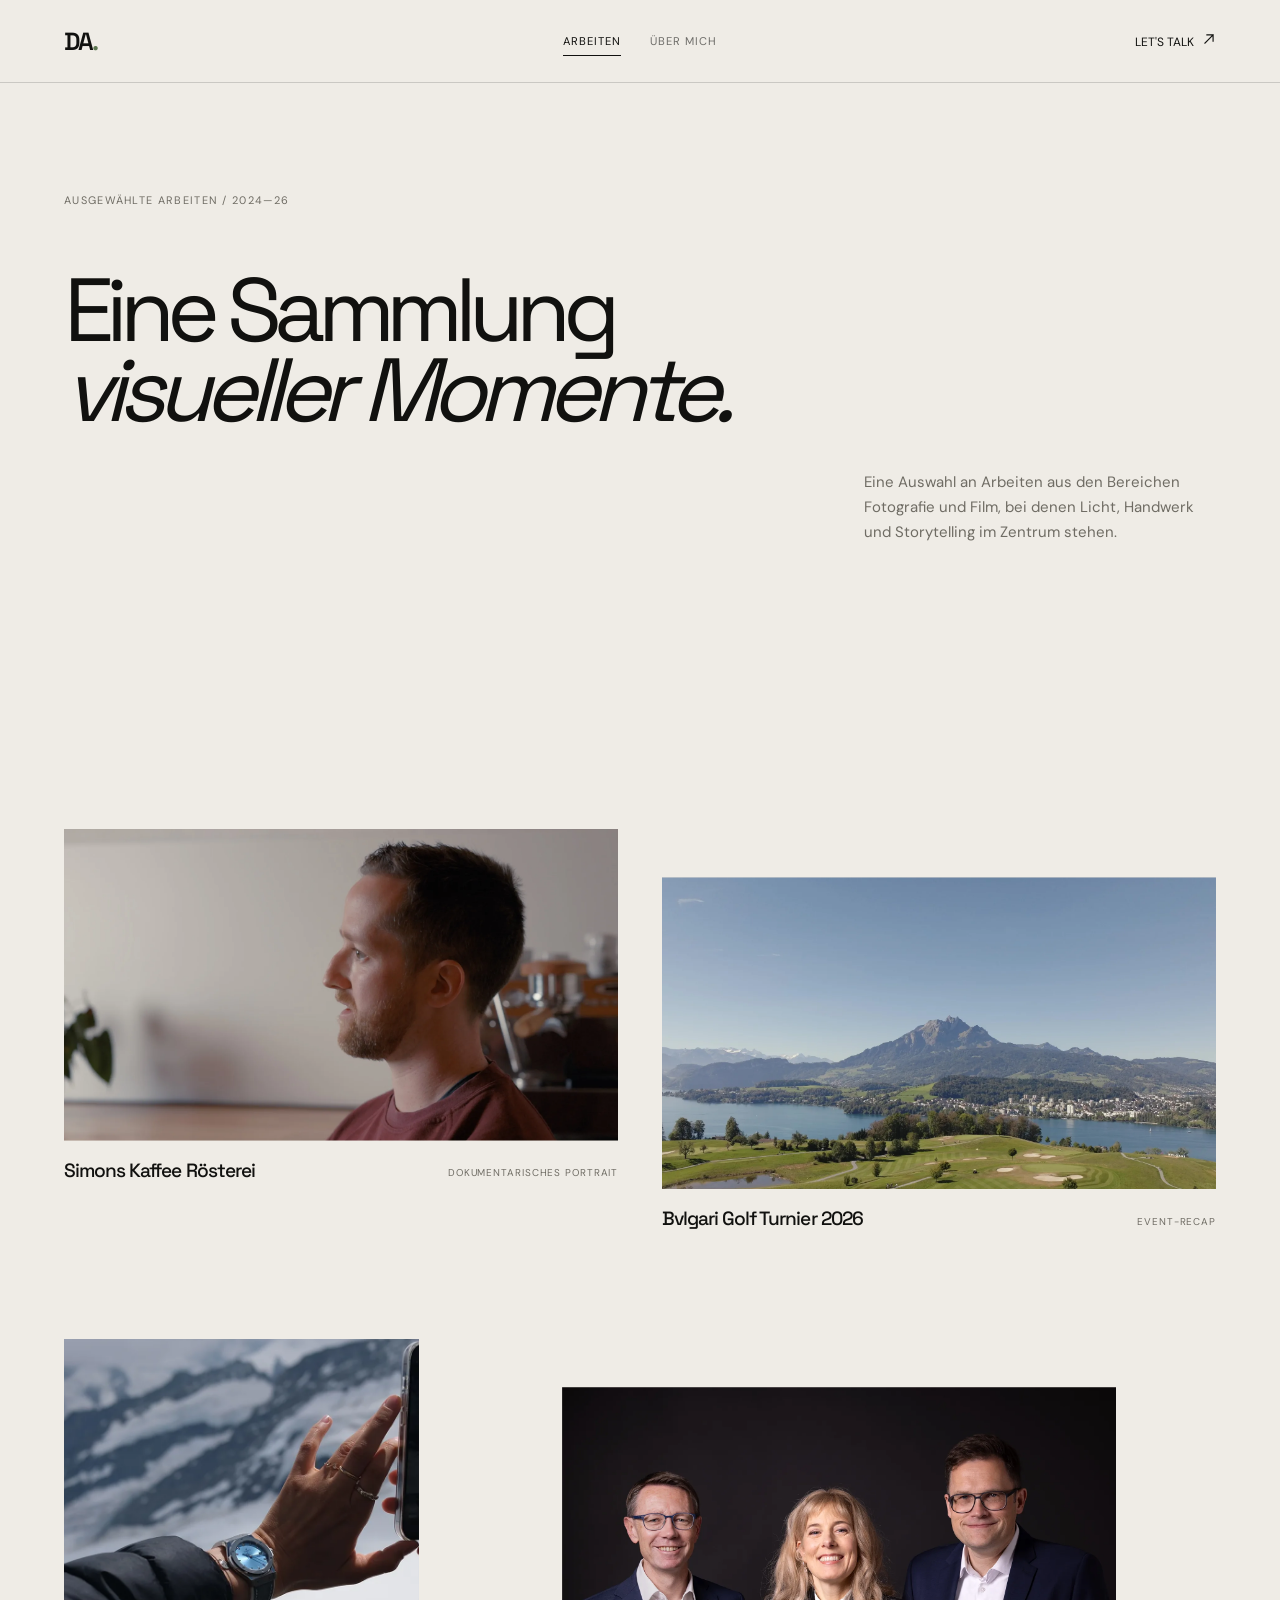
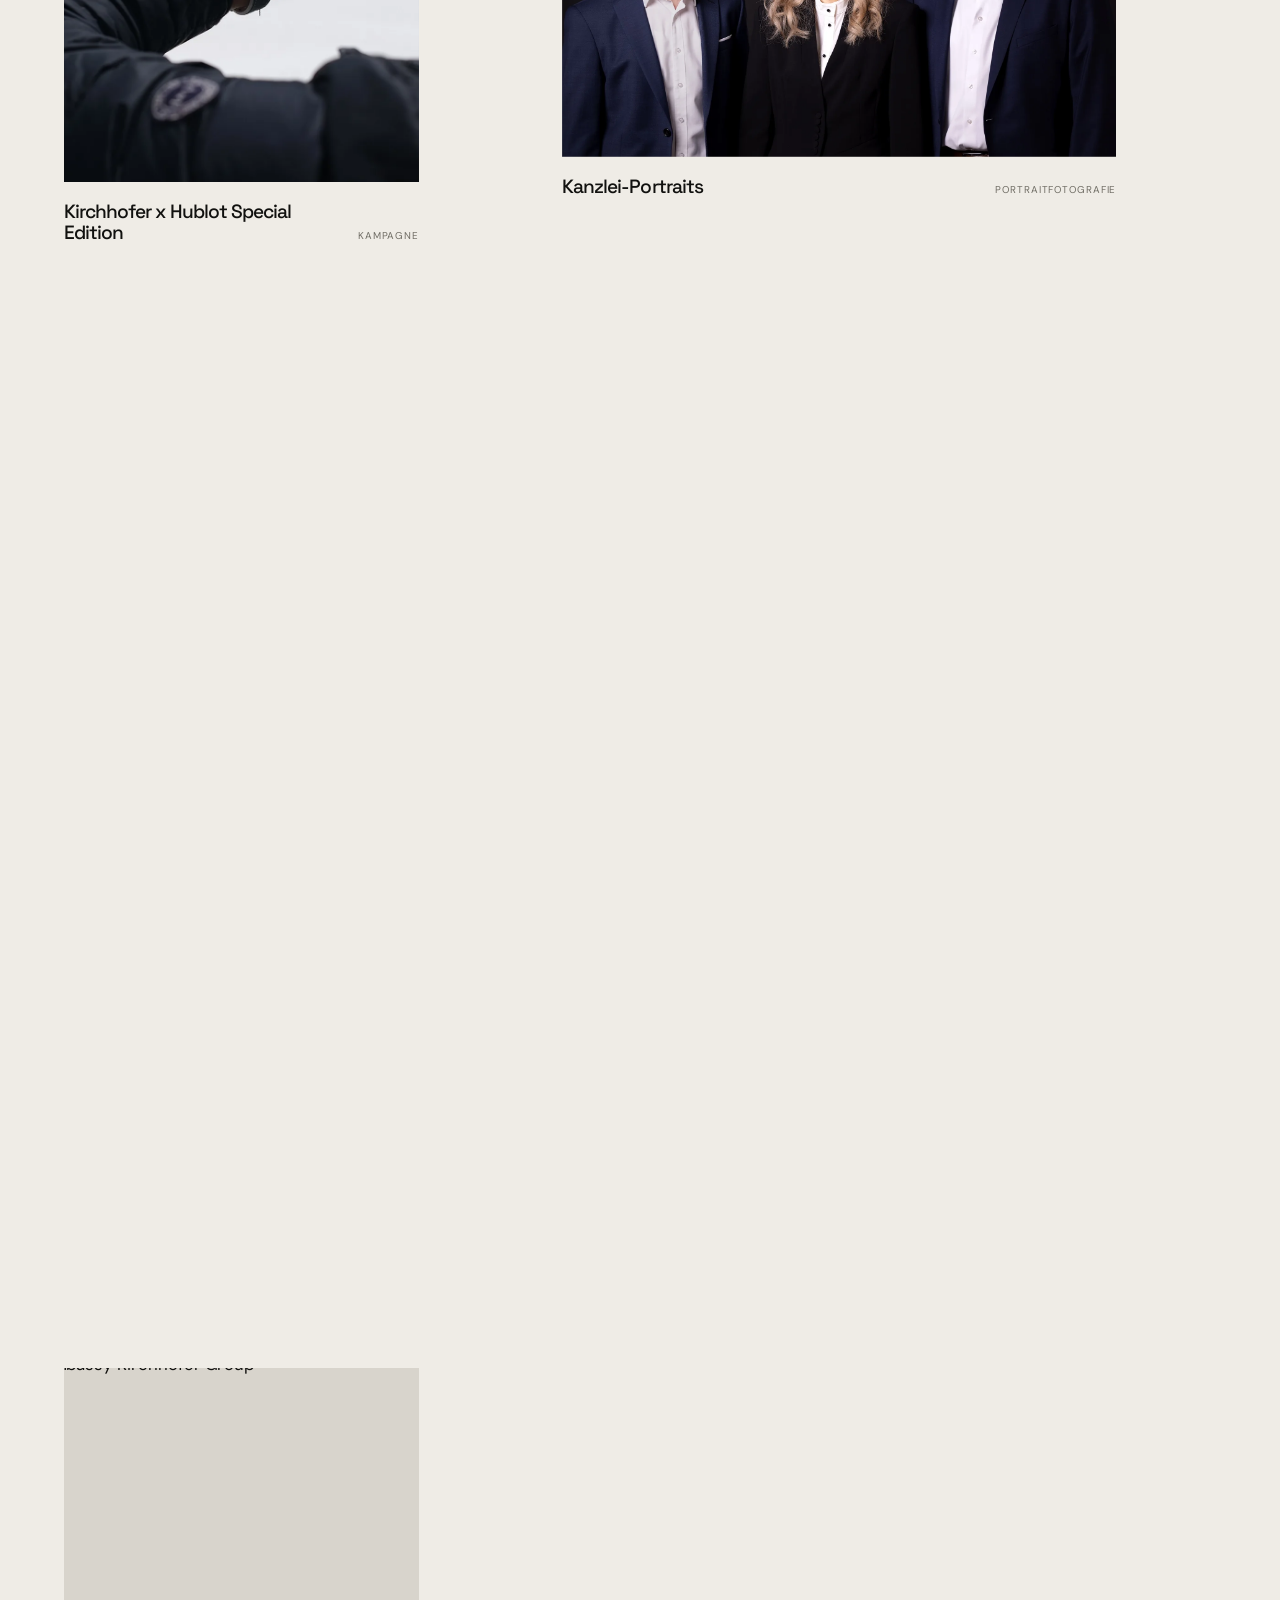
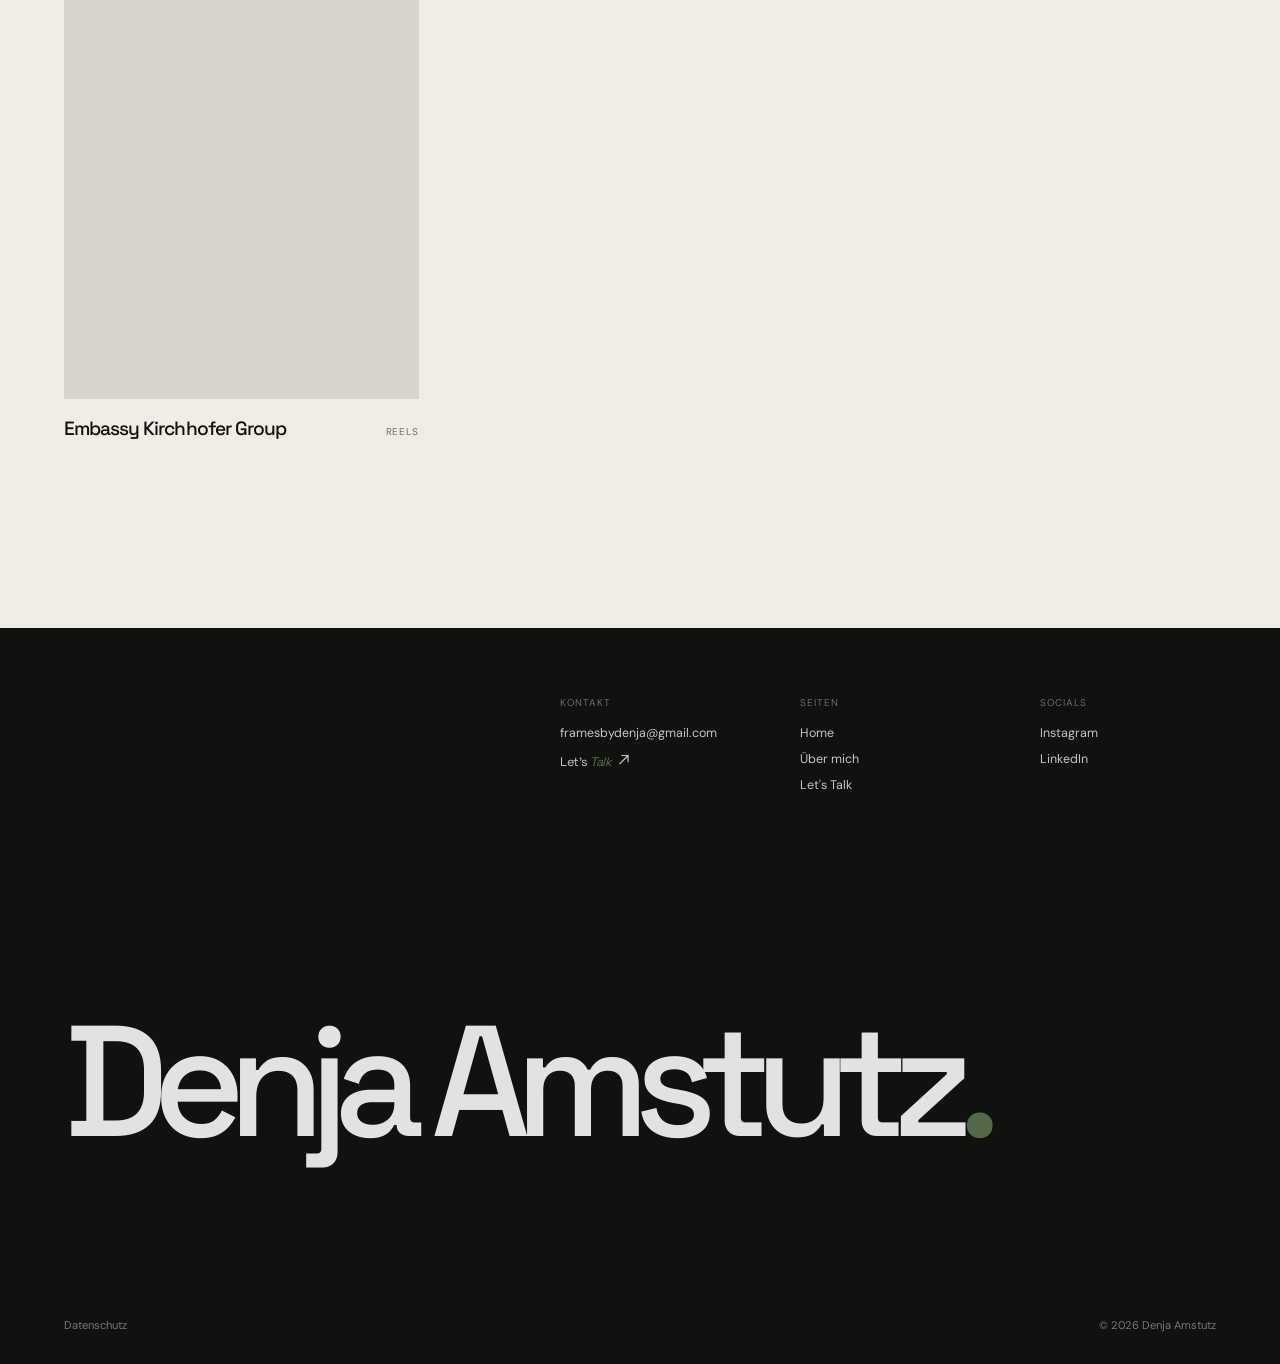
==== arbeiten/index.html @ fe795540 "Ordner portfolio zu arbeiten, Reel-Feed neu gestaltet (schmaler, eckig, 9:16, ohne Scroll-Animation," ====
<!DOCTYPE html>
<html lang="de">
<head>
  <meta charset="UTF-8">
  <meta name="viewport" content="width=device-width, initial-scale=1.0">
  <meta name="description" content="Ausgewählte Arbeiten aus den Bereichen Dokumentarfilm, Events, Drohne, Reels und Produktfotografie.">
  <title>Arbeiten - Denja Amstutz</title>
  <link rel="preconnect" href="https://fonts.googleapis.com">
  <link rel="preconnect" href="https://fonts.gstatic.com" crossorigin>
  <link href="https://fonts.googleapis.com/css2?family=DM+Sans:wght@400;500;700&family=Space+Grotesk:ital,wght@0,400;0,500;0,600;1,400&display=swap" rel="stylesheet">
  <link rel="icon" href="../assets/images/favicon.svg" type="image/svg+xml">
  <link rel="stylesheet" href="../css/style.css">
  <script src="../js/main.js" defer></script>
</head>
<body class="arbeiten-page" id="top">
  <header class="site-header">
    <a class="wordmark" href="../" aria-label="Startseite">DA<span>.</span></a>
    <nav class="main-nav" aria-label="Hauptnavigation">
      <a class="nav-link is-active" href="./" aria-current="page">Arbeiten</a>
      <a class="nav-link" href="../ueber-mich/">Über mich</a>
    </nav>
    <a class="header-contact" href="../kontakt/"><span class="header-contact__label">Let's Talk <span class="icon-arrow" aria-hidden="true"></span></span><span class="header-contact__script" aria-hidden="true"></span></a>
    <button class="menu-toggle" type="button" data-menu-toggle aria-expanded="false" aria-controls="mobile-menu" aria-label="Menü"><span class="menu-toggle__bars" aria-hidden="true"><i></i><i></i><i></i></span></button>
  </header>

  <div class="mobile-menu" id="mobile-menu" data-mobile-menu aria-hidden="true">
    <nav class="mobile-menu__nav" aria-label="Mobile Navigation">
      <a class="mobile-menu__link" href="../ueber-mich/">Über mich</a>
      <a class="mobile-menu__link" href="../kontakt/">Let's Talk</a>
    </nav>
    <div class="mobile-menu__bar">
      <a class="text-link" href="mailto:framesbydenja@gmail.com">framesbydenja@gmail.com</a>
      <a class="text-link" href="https://www.instagram.com/framesbydenja/" target="_blank" rel="noreferrer">Instagram</a>
    </div>
  </div>

  <main>
    <section class="arbeiten-intro section-pad">
      <div class="section-label reveal">Ausgewählte Arbeiten / 2024—26</div>
      <h1 class="page-title split-title reveal"><span>Eine Sammlung</span><em>visueller Momente.</em></h1>
      <p class="arbeiten-intro__copy ink-letters reveal">Eine Auswahl an Arbeiten aus den Bereichen Fotografie und Film, bei denen Licht, Handwerk und Storytelling im Zentrum stehen.</p>
    </section>

    <section class="projects section-pad" aria-labelledby="projects-title">
      <h2 id="projects-title" class="sr-only">Projekte</h2>
      <div class="filter-bar reveal" role="group" aria-label="Projekte filtern">
        <button class="filter-button is-active" type="button" data-filter="all" aria-pressed="true">Alle <span>09</span></button>
        <button class="filter-button" type="button" data-filter="storytelling" aria-pressed="false">Film <span>03</span></button>
        <button class="filter-button" type="button" data-filter="photography" aria-pressed="false">Fotografie <span>04</span></button>
        <button class="filter-button" type="button" data-filter="social" aria-pressed="false">Social Media <span>03</span></button>
      </div>

      <div class="project-grid">
        <article class="project-card project-card--wide reveal" data-category="storytelling">
          <a href="#" class="project-card__media" data-lightbox data-gallery="https://www.youtube.com/embed/t-DohLAX7yw|../assets/images/Still_Simons_Kaffee_Baum-2048x1152.webp|../assets/images/Still_Simons_Kaffee_Loring-2048x1152.webp|../assets/images/Still_Simons_Kaffee_Interview-2048x1152.webp|../assets/images/Still_Simons_Kaffee_Coffee-2048x1152.webp|../assets/images/Still_Simons_Kaffee_Weitwinkel-2048x1152.webp|../assets/images/Still_Simons_Kaffee_Close-2048x1152.webp|../assets/images/Still_Simons_Kaffee_Drone-2048x1152.webp|../assets/images/Still_Simons_Kaffee_Maschine-2048x1152.webp|../assets/images/Still_Simons_Kaffee_Rohe-Bohne-2048x1152.webp" data-captions="Simons Kaffee Video|Baum vor dem Haus|An der Loring-Röstmaschine|Simon im Gespräch|Geröstete Bohnen|Rösterei im Weitwinkel|Bohnen in Bewegung|Landschaft mit Viadukt|Espresso beziehen|Rohkaffee im Sack" aria-label="Beim Kaffee mit Simon öffnen"><img src="../assets/images/Still_Simons_Kaffee_Interview-2048x1152.webp" alt="Simon im Gespräch, Still aus dem Film Beim Kaffee" loading="lazy"><div class="project-card__overlay"><span>Film ansehen <span class="icon-arrow" aria-hidden="true"></span></span></div></a>
          <div class="project-card__meta"><h3>Simons Kaffee Rösterei</h3><span>Dokumentarisches Portrait</span></div>
          <div class="project-card__description">
            <p>Dieses Kurzporträt begleitet Simon Inniger in seiner Rösterei in Frutigen und zeigt den Weg der Bohne vom Ursprung bis in die Tasse. Ein Film über Leidenschaft und die Kunst, das volle Potenzial eines Naturprodukts auszuschöpfen.</p>
          </div>
        </article>
        <article class="project-card project-card--wide reveal" data-category="social">
          <a href="#" class="project-card__media" data-lightbox data-gallery="https://youtu.be/G8EKUMxdygM|../assets/images/Still_Bvlgari-Fahne.webp|../assets/images/Still_Bvlgari-Harfe.webp|../assets/images/Still_Bvlgari_Start-2048x1152.webp|../assets/images/Still_Bvlgari_Abschuss.webp|../assets/images/Still_Bvlgari_Empfang.webp|../assets/images/Still_Bvlgari-Buehne.webp" data-captions="Bvlgari Event Recap|Fahne auf dem Green|Harfe|Golfplatz mit See|Abschlag von oben|Empfang aus der Luft|Bvlgari-Bühne" aria-label="Bvlgari Event Recap in Meggen öffnen"><img src="../assets/images/Still_Bvlgari_Start-2048x1152.webp" alt="Golfplatz mit See und Pilatus, Still vom Bvlgari Event in Meggen" loading="lazy"><div class="project-card__overlay"><span>Film ansehen <span class="icon-arrow" aria-hidden="true"></span></span></div></a>
          <div class="project-card__meta"><h3>Bvlgari Golf Turnier 2026</h3><span>Event-Recap</span></div>
          <p class="project-card__description">Für das Bvlgari Golfturnier in Meggen stand die Atmosphäre im Zentrum meiner filmischen Arbeit. Anstatt ein klassisches Event-Protokoll abzuarbeiten, fängt das Video die feinen Nuancen des Tages ein: das sanfte Licht auf dem Green, die ruhigen Momente zwischen den Abschlägen und die weite Sicht über den Vierwaldstättersee bis zum Pilatus. Es ist ein visuelles Recap, das dem Nachmittag Raum zum Atmen gibt.</p>
        </article>
        <article class="project-card reveal" data-category="photography">
          <a href="#" class="project-card__media" data-lightbox data-gallery="https://player.vimeo.com/video/1190081965?h=e121f7dfa5|../assets/images/Special_Edition_Hublot_4.webp|../assets/images/Special_Edition_Hublot_6.webp|../assets/images/Special_Edition_Hublot_3.webp|../assets/images/Special_Edition_Hublot_7.webp|../assets/images/Special_Edition_Hublot_1.webp" data-captions="Kampagnenfilm|Im Schnee|Eisblau|In der Box|Winterlicht|Reflexion" aria-label="Special Edition öffnen"><img src="../assets/images/Special_Edition_Hublot_4.webp" alt="Hublot Special Edition am Handgelenk vor den Bergen" loading="lazy"><div class="project-card__overlay"><span>Film ansehen <span class="icon-arrow" aria-hidden="true"></span></span></div></a>
          <div class="project-card__meta"><h3>Kirchhofer x Hublot Special Edition</h3><span>Kampagne</span></div>
          <div class="project-card__description">
            <p>3.454 Meter über dem Meeresspiegel, grelles Gletscher-Licht und ein maximal reduziertes Setup: Die visuelle Kampagne für die Hublot Special Edition von Kirchhofer war eine echte Meisterprüfung. Das Projekt umfasst sowohl makellose Produktfotografie als auch filmisches Storytelling, um die Uhr in der rauen Schönheit des Jungfraujochs in Szene zu setzen. Ergänzt durch weitläufige Drohnenaufnahmen von Kirchhofer, fängt das begleitende Video die monumentale Weite des Aletschgletschers in ihrer ganzen Dimension ein.</p>
          </div>
        </article>
        <article class="project-card project-card--landscape reveal" data-category="photography">
          <a href="#" class="project-card__media" data-lightbox data-gallery="../assets/images/Gruppenfoto_Kanzlei_final.webp|../assets/images/Thomas_Portrait.webp|../assets/images/Eva_Portrait.webp|../assets/images/Peter.webp" data-captions="Das Team|Thomas|Eva|Peter" aria-label="Kanzlei-Portraits öffnen"><img src="../assets/images/Gruppenfoto_Kanzlei_final.webp" alt="Teambild der drei Anwältinnen und Anwälte einer Kanzlei" loading="lazy"><div class="project-card__overlay"><span>Projekt ansehen <span class="icon-arrow" aria-hidden="true"></span></span></div></a>
          <div class="project-card__meta"><h3>Kanzlei-Portraits</h3><span>Portraitfotografie</span></div>
          <p class="project-card__description">Für die Webseite einer Kanzlei habe ich drei Anwältinnen und Anwälte einzeln porträtiert und das Team gemeinsam fotografiert. Im Zentrum standen natürliche Ausstrahlung und Nähe, damit die Menschen hinter der Kanzlei auf der Webseite persönlich und vertrauenswürdig wirken.</p>
        </article>
        <article class="project-card project-card--wide reveal" data-category="storytelling">
          <a href="#" class="project-card__media" data-lightbox data-media-type="youtube" data-media-src="https://www.youtube.com/embed/szbFBeLmyFc" data-gallery="../assets/images/Still_Eishockey_Naomi-2048x1152.webp|../assets/images/Still_Eishockey_Chart-2048x1152.webp|../assets/images/Still_Eishockey_Off_Ice_Trainer-2048x1152.webp|../assets/images/Still_Eishockey_Zyklusapp-2048x1152.webp|../assets/images/Still_Eishockey_Umrahmung-2048x1152.webp|../assets/images/Still_Eishockey_Naomi_Trainer-2048x1152.webp" data-captions="Superkraft statt Tabuthema|Noemi|Chart|Off-Ice mit Trainerin|Zyklus-App|Umrahmung|Noemi mit Trainerin" aria-label="Eishockey-Projekt Superkraft statt Tabuthema öffnen"><img src="../assets/images/Still_Eishockey_Naomi_Trainer-2048x1152.webp" alt="Noemi mit ihrer Trainerin, Still aus dem Film Superkraft statt Tabuthema" loading="lazy"><div class="project-card__overlay"><span>Film ansehen <span class="icon-arrow" aria-hidden="true"></span></span></div></a>
          <div class="project-card__meta"><h3>Superkraft statt Tabuthema</h3><span>Bericht</span></div>
          <div class="project-card__description">
            <p>Leistungssteigerung, Verletzungsprävention und mehr Wohlbefinden: Warum wird der weibliche Zyklus im Leistungssport immer noch viel zu oft tabuisiert, statt als echter Wettbewerbsvorteil genutzt zu werden?</p>
            <p>In diesem Filmbericht tauchen wir in das Thema «Zyklusbasiertes Training» ein. Wir begleiten das Women’s Team des Eishockeyvereins Zug (EVZ) beim Training in der Bossard Arena und sprechen mit Spielerin Noemi Rhyner sowie Trainer Marco Burch über den praktischen Nutzen und die Umsetzung im Trainingsalltag.</p>
            <p>Ergänzt wird der Beitrag durch wissenschaftliche Einblicke von Sportwissenschaftlerin Nina Schwendimann (FC Thun), die aufzeigt, wie zyklusgesteuertes Training funktioniert und welches enorme Potenzial darin für Sportlerinnen steckt.</p>
          </div>
        </article>
        <article class="project-card project-card--social-tall reveal" data-category="photography social">
          <a href="#" class="project-card__media" data-lightbox data-gallery="../assets/images/Bvlgari_Golf_Event_Marc.webp|../assets/images/Bvlgari_Golf_Event_Halskette_Serpenti.webp|../assets/images/Bvlgari_Golf_Event_Leander.webp|../assets/images/Bvlgari_Golf_Event_Harfe_Marc.webp|../assets/images/Bvlgari_Golf_Event_Abschlag_Frau.webp|../assets/images/Bvlgari_Golf_Event_Schmuck_Serpenti.webp|../assets/images/Bvlgari_Golf_Event_Marc_2.webp|../assets/images/Bvlgari_Golf_Event_Harfinist.webp|../assets/images/Bvlgari_Golf_Event_Dogo.webp|../assets/images/Bvlgari_Golf_Event_Abschlag_Marc.webp|../assets/images/Bvlgari_Golf_Event_Hafre_Close.webp" data-captions="Marc Rochat|Serpenti-Halskette|Abschlag mit Bvlgari-Fahne|Marc Rochat an der Harfe|Abschlag|Serpenti-Schmuck|Handyaufnahme|Alexander Boldachev|Hund am Event|Marc Rochat nach dem Abschlag|Harfe, Handschuh und Uhr" aria-label="Bvlgari Golf Eventfotografie öffnen"><img src="../assets/images/Bvlgari_Golf_Event_Marc.webp" alt="Marc Rochat vor dem Bvlgari-Zelt, Eventfotografie vom Golfturnier in Meggen" loading="lazy"><div class="project-card__overlay"><span>Projekt ansehen <span class="icon-arrow" aria-hidden="true"></span></span></div></a>
          <div class="project-card__meta"><h3>Bvlgari Golf</h3><span>Eventfotografie</span></div>
          <p class="project-card__description">Meine erste fotografische Begleitung des Bvlgari Golfturniers widmete sich den entspannten Momenten des Apéros. Vor der atemberaubenden Kulisse des Vierwaldstättersees und des Pilatus habe ich die Atmosphäre in Bildern festgehalten. Mit besonderen Gästen wie dem ehemaligen Skirennfahrer Marc Rochat und dem Harfenisten Alexander Boldachev entstand eine vielschichtige Fotoreihe. Ein facettenreicher Nachmittag – eingefangen irgendwo zwischen dem Green, sanften Harfenklängen und anregenden Begegnungen.</p>
        </article>
        <article class="project-card project-card--wide project-card--new-row reveal" data-category="storytelling">
          <a href="#" class="project-card__media" data-lightbox data-media-type="youtube" data-media-src="https://www.youtube.com/embed/P8JoyHRFiqA" data-gallery="../assets/images/Still_Berlin_Hassan-2048x1152.webp|../assets/images/Still_Berlin_Leserin-2048x1152.webp|../assets/images/Still_Berlin_Statue-2048x1152.webp|../assets/images/Still_Berlin_Buecherladen-2048x1152.webp|../assets/images/Still_Berlin_Kinositz-2048x1152.webp|../assets/images/Still_Berlin_Paar_Charlottenburg-2048x1152.webp" data-captions="Berlin mit Hassan|Hassan im Späti|Leserin in der Bahn|Siegessäule|Im Bücherladen|Kinosessel|Paar in Charlottenburg" aria-label="Berlin mit Hassan öffnen"><img src="../assets/images/Still_Berlin_Paar_Charlottenburg-2048x1152.webp" alt="Paar in Charlottenburg, Still aus dem Film Berlin" loading="lazy"><div class="project-card__overlay"><span>Film ansehen <span class="icon-arrow" aria-hidden="true"></span></span></div></a>
          <div class="project-card__meta"><h3>Berlin im Vorbeifahren</h3><span>Dokumentarfilm</span></div>
          <div class="project-card__description">
            <p>Kulturhäuser, Kiez-Spätis, traditionsreiche Buchhandlungen und gemütliche Eckkneipen – es sind die Orte und vor allem die Menschen dahinter, die das Lebensgefühl und den Zusammenhalt einer Stadt prägen.</p>
            <p>Der Filmbericht portraitiert vier davon: das Kulturhaus Spandau mit Maria Weber, den Bücherbogen am Savignyplatz mit Kay Usenbinz, den Späti47 mit Hassan und die Traditionsgaststätte «Zum Alten Krug» mit Deniz und Sarah. Vier Orte, vier Perspektiven – ein gemeinsames Stück gelebte Kultur und Nachbarschaft.</p>
          </div>
        </article>
        <article class="project-card project-card--lift reveal" data-category="photography">
          <a href="#" class="project-card__media" data-lightbox data-gallery="../assets/images/Hublot_7.webp|../assets/images/Hublot_Event_4.webp|../assets/images/Hublot_Event_2.webp|../assets/images/Hublot_Event_1.webp|../assets/images/Hublot_Event_3.webp|../assets/images/Hublot_Event_5.webp" data-captions="Zwei Chronographen|Hublot Boutique|Zenith Chronographen|Hublot in der Hand|Auswahl am Tisch|Anprobe" aria-label="Hublot- und Zenith-Event öffnen"><img class="is-focal-mid" src="../assets/images/Hublot_7.webp" alt="Zwei Zenith Chronographen in der Hand" loading="lazy"><div class="project-card__overlay"><span>Projekt ansehen <span class="icon-arrow" aria-hidden="true"></span></span></div></a>
          <div class="project-card__meta"><h3>Hublot &amp; Zenith</h3><span>Eventfotografie</span></div>
          <p class="project-card__description">Für den gemeinsamen Event von Hublot und Zenith lag mein fotografischer Fokus auf der intimen Atmosphäre der Uhrenpräsentation. Die Bildserie fängt das Zusammenspiel von präziser Handwerkskunst und persönlicher Beratung ein – vom ersten Begutachten der Zeitmesser auf den eleganten Trays bis zum spürbaren Moment des Anprobierens. Gedämpftes Licht, feine Reflexionen und die ungeteilte Aufmerksamkeit für das Detail prägen diese visuelle Momentaufnahme.</p>
        </article>
        <article class="project-card reveal" data-category="reels">
          <a href="#" class="project-card__media" data-reel-feed="embassy-kirchhofer" aria-label="Reel-Feed Embassy Kirchhofer Group öffnen"><img src="https://res.cloudinary.com/zl2rykvk/video/upload/so_3.6,w_540,h_960,c_fill,g_auto,f_jpg,q_auto/video_26.jpg" alt="Offene Blancpain-Holzkassette mit Uhr, Weinflasche und Gläsern, Cover des Reel-Feeds Embassy Kirchhofer Group" loading="lazy"><div class="project-card__overlay"><span>Feed ansehen <span class="icon-arrow" aria-hidden="true"></span></span></div></a>
          <div class="project-card__meta"><h3>Embassy Kirchhofer Group</h3><span>Reels</span></div>
          <p class="project-card__description">Reels für die Kanäle der Embassy Kirchhofer Group – gebündelt als eigener Feed.</p>
        </article>
      </div>
    </section>
  </main>

  <div class="lightbox" data-lightbox-dialog aria-hidden="true" role="dialog" aria-modal="true" aria-labelledby="lightbox-title">
    <div class="lightbox__backdrop" data-lightbox-close></div>
    <div class="lightbox__panel" role="document">
      <button class="lightbox__close" type="button" data-lightbox-close aria-label="Galerie schliessen">×</button>
      <div class="lightbox__feature" data-lightbox-feature></div>
      <div class="lightbox__footer">
        <div><h2 id="lightbox-title" data-lightbox-title></h2><div class="lightbox__description" data-lightbox-description></div></div>
      </div>
      <div class="lightbox__stills" data-lightbox-stills hidden></div>
    </div>
    <div class="photo-stage" data-photo-stage hidden>
      <button class="photo-stage__close" type="button" data-stage-close aria-label="Bildansicht schliessen">×</button>
      <button class="photo-stage__info" type="button" data-stage-info aria-expanded="false" aria-controls="photo-stage-sheet"><span data-stage-info-label>Info</span></button>
      <div class="photo-stage__slides" data-stage-slides></div>
      <aside class="photo-stage__sheet" id="photo-stage-sheet" data-stage-sheet aria-hidden="true">
        <h2 data-stage-title></h2>
        <div class="photo-stage__description" data-stage-description></div>
      </aside>
      <div class="photo-stage__bar">
        <span class="photo-stage__project" data-stage-project></span>
        <span class="photo-stage__count"><span data-stage-index>01</span> / <span data-stage-total>01</span></span>
        <span class="photo-stage__nav">
          <button type="button" data-stage-prev>Zurück</button>
          <button type="button" data-stage-next>Weiter</button>
        </span>
      </div>
    </div>
  </div>

  <div class="reel-feed" aria-hidden="true" role="dialog" aria-modal="true" aria-labelledby="reel-feed-title">
    <div class="reel-feed__backdrop" data-reel-close></div>
    <div class="reel-feed__panel" role="document" data-reel-panel>
      <button class="reel-feed__close" type="button" data-reel-close aria-label="Feed schliessen">×</button>
      <div class="reel-feed__bar">
        <p class="reel-feed__eyebrow">Social Media</p>
        <h2 id="reel-feed-title">Embassy Kirchhofer Group</h2>
      </div>
      <div class="reel-feed__grid" data-reel-grid></div>
    </div>
  </div>

  <footer class="page-footer page-footer--reveal">
    <div class="page-footer__stage section-pad">
      <div class="page-footer__meta">
        <div class="page-footer__col">
          <p class="page-footer__label">Kontakt</p>
          <a class="page-footer__mail" href="mailto:framesbydenja@gmail.com">framesbydenja@gmail.com <span>E-Mail</span></a>
          <a class="page-footer__cta" href="../kontakt/"><span class="page-footer__cta-label">Let's <em>Talk</em> <span class="icon-arrow" aria-hidden="true"></span></span><span class="page-footer__cta-script" aria-hidden="true"></span></a>
          <a class="page-footer__ig" href="https://www.instagram.com/framesbydenja/" target="_blank" rel="noreferrer">@framesbydenja <span>Instagram</span></a>
        </div>
        <div class="page-footer__col page-footer__col--pages">
          <p class="page-footer__label">Seiten</p>
          <a href="../">Home</a>
          <a href="../ueber-mich/">Über mich</a>
          <a href="../kontakt/">Let's Talk</a>
        </div>
        <div class="page-footer__col page-footer__col--socials">
          <p class="page-footer__label">Socials</p>
          <a href="https://www.instagram.com/framesbydenja/" target="_blank" rel="noreferrer">Instagram</a>
          <a href="https://www.linkedin.com/" target="_blank" rel="noreferrer" data-linkedin>LinkedIn</a>
        </div>
      </div>
      <a class="page-footer__mark" href="../ueber-mich/" aria-label="Über mich">Denja Amstutz<span>.</span></a>
      <div class="page-footer__bottom">
        <a class="page-footer__legal" href="../datenschutz/">Datenschutz</a>
        <p class="page-footer__copy">© 2026 Denja Amstutz</p>
      </div>
    </div>
  </footer>
</body>
</html>
---- css/style.css ----
/* Portfolio stylesheet */

:root {
  --ink: #11110f;
  --paper: #f3f1ec;
  --page-pad: clamp(1rem, 4vw, 3.5rem);
  --muted: #77756e;
  --line: rgba(17, 17, 15, .16);
  --accent: #5c7650;
  --white: #fff;
  --block-gap: clamp(7rem, 15vw, 13rem);
  --sans: 'DM Sans', Helvetica, Arial, sans-serif;
  --display: 'Space Grotesk', Helvetica, Arial, sans-serif;
  --ease: cubic-bezier(.22, 1, .36, 1);
}

* { box-sizing: border-box; }
html { scroll-behavior: smooth; }
html,
body { overflow-x: clip; }
body { margin: 0; background: var(--paper); color: var(--ink); font-family: var(--sans); font-size: 15px; line-height: 1.5; }
body.is-lightbox-open,
body.is-reel-feed-open,
body.is-menu-open,
body.is-scroll-locked { overflow: hidden; }
body.is-scroll-locked {
  left: 0;
  position: fixed;
  right: 0;
  width: 100%;
}
img,
video { display: block; max-width: 100%; }
a { color: inherit; text-decoration: none; }
button { color: inherit; font: inherit; }
.sr-only { position: absolute; width: 1px; height: 1px; padding: 0; margin: -1px; overflow: hidden; clip: rect(0, 0, 0, 0); white-space: nowrap; border: 0; }

.section-pad { padding-left: var(--page-pad); padding-right: var(--page-pad); }
.site-header { align-items: center; display: grid; grid-template-columns: 1fr auto 1fr; height: 5.2rem; padding: 0 var(--page-pad); position: relative; z-index: 5; }
.site-header--overlay { color: var(--white); position: absolute; top: 0; width: 100%; }
.wordmark { font-family: var(--display); font-size: 1.55rem; font-weight: 600; justify-self: start; letter-spacing: -.08em; }
.wordmark span { color: var(--accent); }
.main-nav { display: flex; gap: 1.8rem; justify-self: center; }
.nav-link { color: rgba(17, 17, 15, .7); font-size: .7rem; letter-spacing: .09em; position: relative; text-transform: uppercase; }
.site-header--overlay .nav-link,
.site-header--overlay .header-contact { color: rgba(255,255,255,.8); }
.nav-link::after { background: currentColor; bottom: -.42rem; content: ''; height: 1px; left: 0; position: absolute; transform: scaleX(0); transform-origin: right; transition: transform .4s var(--ease); width: 100%; }
.nav-link:hover::after,
.nav-link.is-active::after { transform: scaleX(1); transform-origin: left; }
.nav-link.is-active,
.header-contact { color: var(--ink); }
.site-header--overlay .nav-link.is-active,
.site-header--overlay .header-contact { color: var(--white); }
.header-contact {
  align-items: center;
  display: inline-flex;
  justify-content: end;
  justify-self: end;
  min-height: 1.35rem;
  min-width: 7.5rem;
  position: relative;
  transition: color .3s var(--ease);
}
.header-spacer { display: block; justify-self: end; min-width: 7.5rem; }
.header-contact__label {
  font-size: .75rem;
  text-transform: uppercase;
  transition: opacity .35s var(--ease), transform .35s var(--ease);
}
.header-contact__label .icon-arrow {
  display: inline-block;
  transition: transform .3s var(--ease);
}
.header-contact__script,
.page-footer__cta-script {
  aspect-ratio: 2021 / 301;
  background: currentColor;
  mask: url("../assets/images/Lets_Talk_Handschrift_LochbeiA.svg") center / contain no-repeat;
  -webkit-mask: url("../assets/images/Lets_Talk_Handschrift_LochbeiA.svg") center / contain no-repeat;
  opacity: 0;
  pointer-events: none;
  position: absolute;
  transition: opacity .35s var(--ease);
  width: auto;
}
.header-contact__script {
  height: 1.35rem;
  right: 0;
  top: 50%;
  transform: translateY(-42%);
}
.header-contact:hover .header-contact__label { opacity: 0; }
.header-contact:hover .header-contact__label .icon-arrow { transform: translate(3px, -3px); }
.header-contact:hover .header-contact__script { opacity: 1; }
.header-contact:hover { color: var(--accent); }
.site-header--overlay .header-contact:hover { color: var(--accent); }
.text-link span { display: inline-block; transition: transform .3s var(--ease); }
.text-link:hover span { transform: translate(3px, -3px); }
.icon-arrow {
  --icon-arrow: url("data:image/svg+xml,%3Csvg xmlns='http://www.w3.org/2000/svg' viewBox='0 0 12 12' fill='none'%3E%3Cpath d='M2.5 9.5L9.5 2.5M4.2 2.5H9.5V7.8' stroke='%23000' stroke-width='1' stroke-linecap='square' stroke-linejoin='miter'/%3E%3C/svg%3E");
  background: currentColor;
  display: inline-block;
  flex: 0 0 auto;
  height: .9rem;
  margin-left: .32rem;
  mask: var(--icon-arrow) center / contain no-repeat;
  -webkit-mask: var(--icon-arrow) center / contain no-repeat;
  vertical-align: -.05rem;
  width: .9rem;
}

.hero { --hero-progress: 0; background: #1b1b18; color: var(--white); height: 100svh; min-height: 42rem; overflow: hidden; position: relative; }
.hero__stage { clip-path: inset(48% 0 48% 0); inset: 0; overflow: hidden; position: absolute; transition: clip-path 1.35s var(--ease); }
.hero.is-open .hero__stage { clip-path: inset(0); }
.hero__video { height: 100%; left: 0; object-fit: cover; opacity: .78; position: absolute; top: 0; transform: scale(calc(1 + var(--hero-progress) * .12)); width: 100%; will-change: transform; }
.hero__veil { background: linear-gradient(180deg, rgba(0,0,0,.42), rgba(0,0,0,.12) 40%, rgba(0,0,0,.7)); inset: 0; position: absolute; }
.hero__dim { background: #000; inset: 0; opacity: calc(var(--hero-progress) * .52); pointer-events: none; position: absolute; }
.hero__content { bottom: 0; left: 0; max-width: min(72rem, 100%); padding: 0 var(--page-pad) clamp(2.4rem, 5.5vw, 3.4rem); position: absolute; text-align: left; z-index: 2; }
.eyebrow,
.section-label { font-size: .68rem; letter-spacing: .12em; text-transform: uppercase; }
.eyebrow { color: var(--accent); margin-bottom: 1.15rem; }
h1,
h2,
h3,
p { margin-top: 0; }
.hero h1 { font-family: var(--display); font-size: clamp(3.4rem, 9vw, 8.6rem); font-weight: 400; letter-spacing: -.075em; line-height: .93; margin-bottom: 0; }
em { font-style: italic; }
.hero h1 em { color: #fff; }
.hero__move { -webkit-text-fill-color: transparent; -webkit-text-stroke: clamp(1.5px, .018em, 3px) #fff; color: transparent; letter-spacing: -.04em; }
.page-title em { color: inherit; }

.home-page { --footer-reveal: min(82svh, 46rem); background: var(--ink); }
.home-page main {
  background: var(--paper);
  box-shadow: 0 28px 64px rgba(0, 0, 0, .28);
  position: relative;
  z-index: 2;
}
.arbeiten-page main {
  background: var(--paper);
  padding-bottom: clamp(3.5rem, 8vw, 6rem);
  position: relative;
  z-index: 2;
}
.arbeiten-page main::after {
  box-shadow: 0 36px 56px rgba(0, 0, 0, .3);
  content: '';
  height: 0;
  left: 0;
  pointer-events: none;
  position: absolute;
  right: 0;
  bottom: 0;
}
.arbeiten-page {--footer-reveal: min(82svh, 46rem); --paper: #efece6; background: var(--paper); --page-pad: clamp(1.25rem, 5vw, 4.5rem); --muted: #6f6c64; --line: rgba(17, 17, 15, .16);}
.about {
  align-items: start;
  display: grid;
  gap: clamp(2rem, 5vw, 4.5rem);
  grid-template-columns: minmax(16rem, 26rem) minmax(0, 1fr);
  margin-inline: auto;
  max-width: 74rem;
  padding-bottom: var(--block-gap);
  padding-top: clamp(3.5rem, 7vw, 6rem);
}
.about .section-heading { margin-bottom: 0; }
.section-label { color: var(--muted); }
.about__text { max-width: 38rem; }
.about__copy { color: var(--muted); line-height: 1.65; margin: 1.75rem 0 0; }
.about__portrait { aspect-ratio: 3 / 4; background: #d8d4cc; margin: 0; overflow: hidden; position: sticky; top: 2rem; }
.about__portrait img { height: 100%; object-fit: cover; object-position: 48% 50%; width: 100%; }
.about .text-link { margin-top: 1.15rem; }
.home-voices { --quote-space: clamp(5.5rem, 10vw, 9rem); }
.statement__title { font-family: var(--display); font-size: clamp(2.6rem, 6.4vw, 6.2rem); font-weight: 400; letter-spacing: -.09em; line-height: .9; margin: 0; text-align: center; }
.statement__title em { color: inherit; font-style: italic; }
.film-quotes { display: grid; grid-template-columns: repeat(8, 1fr); margin-inline: auto; margin-top: var(--quote-space); max-width: 48rem; width: 100%; }
.film-quotes figure { margin: 0; }
.film-quotes figure:nth-child(1) { grid-column: 1 / span 4; padding-right: 1.25rem; }
.film-quotes figure:nth-child(2) { grid-column: 5 / -1; text-align: right; }
.film-quotes figure:nth-child(3) { grid-column: 2 / span 5; margin-top: clamp(2rem, 4.5vw, 3.25rem); }
.film-quotes blockquote { color: var(--ink); font-family: var(--display); font-size: clamp(1.05rem, 1.8vw, 1.28rem); font-style: italic; font-weight: 400; letter-spacing: -.035em; line-height: 1.4; margin: 0; }
.film-quotes blockquote::before { color: var(--accent); content: '«'; display: block; font-size: .72em; line-height: 1; margin-bottom: .45rem; }
.film-quotes figure:nth-child(2) blockquote { font-size: clamp(1.22rem, 2.2vw, 1.7rem); letter-spacing: -.05em; line-height: 1.22; margin-left: auto; max-width: 18rem; }
.film-quotes figcaption {color: var(--muted); font-size: .62rem; letter-spacing: .12em; margin-top: .85rem; text-transform: uppercase; opacity: 0; transition: opacity .6s ease;}
.text-link { border-bottom: 1px solid var(--ink); display: inline-block; font-size: .7rem; margin-top: 1rem; padding-bottom: .5rem; text-transform: uppercase; }

.home-works .section-heading { margin-bottom: clamp(2.75rem, 4.5vw, 4rem); }
.home-works .section-heading .text-link { margin-top: 0; }
.home-works__grid { display: grid; gap: clamp(2rem, 4vw, 3.5rem) clamp(1.25rem, 2.2vw, 2rem); grid-template-columns: repeat(3, minmax(0, 1fr)); }
.home-work { color: inherit; display: block; }
.home-work__media { aspect-ratio: 16 / 9; background: #d8d4cc; overflow: hidden; position: relative; }
.home-work__media video { height: 100%; inset: 0; object-fit: cover; position: absolute; width: 100%; }
.home-work__media img { height: 100%; object-fit: cover; position: relative; transition: filter 1.35s var(--ease), opacity .45s var(--ease), transform 1.35s var(--ease); width: 100%; z-index: 1; }
.home-work:hover .home-work__media img { filter: brightness(.84) saturate(1.04); transform: scale(1.035); }
@media (hover: hover) and (pointer: fine) {
  .home-work:has(video):hover .home-work__media img { filter: none; opacity: 0; transform: none; }}
.home-work__meta { align-items: end; display: flex; justify-content: space-between; gap: 1rem; padding-top: 1.1rem; }
.home-work__meta h3 { font-family: var(--display); font-size: clamp(1rem, 1.5vw, 1.2rem); font-weight: 500; letter-spacing: -.05em; line-height: 1.08; margin: 0; }
.home-work__meta span { color: var(--muted); font-size: .62rem; letter-spacing: .09em; text-transform: uppercase; }
.section-heading { align-items: end; display: flex; justify-content: space-between; margin-bottom: 2rem; }
.section-heading h2 { font-family: var(--display); font-size: clamp(2.1rem, 4vw, 4rem); font-weight: 400; letter-spacing: -.08em; line-height: .95; margin: .7rem 0 0; }
.home-page .page-footer { margin-top: 0; }

.menu-toggle {
  background: none;
  border: 0;
  color: inherit;
  cursor: pointer;
  display: none;
  font-family: var(--display);
  font-size: .72rem;
  font-weight: 500;
  justify-self: end;
  letter-spacing: .08em;
  padding: .35rem 0;
  position: relative;
  text-transform: uppercase;
  z-index: 30;
}
.menu-toggle em {
  color: var(--accent);
  font-style: normal;
  margin-left: .2rem;
}
.menu-toggle__bars { display: grid; gap: .34rem; width: 1.6rem; }
.menu-toggle__bars i { background: currentColor; display: block; height: 1.5px; transition: opacity .25s var(--ease), transform .4s var(--ease); }
body.is-menu-open .menu-toggle__bars i:nth-child(1) { transform: translateY(.43rem) rotate(45deg); }
body.is-menu-open .menu-toggle__bars i:nth-child(2) { opacity: 0; }
body.is-menu-open .menu-toggle__bars i:nth-child(3) { transform: translateY(-.43rem) rotate(-45deg); }
body.is-menu-open .site-header {
  left: 0;
  position: fixed;
  right: 0;
  top: 0;
  width: 100%;
  z-index: 40;
}
.mobile-menu {
  background: var(--paper);
  clip-path: inset(0 0 100% 0);
  color: var(--ink);
  display: flex;
  flex-direction: column;
  inset: 0;
  justify-content: space-between;
  opacity: 0;
  overflow-x: hidden;
  overflow-y: auto;
  -webkit-overflow-scrolling: touch;
  overscroll-behavior: contain;
  padding: 5.5rem var(--page-pad) 1.75rem;
  pointer-events: none;
  position: fixed;
  transition: clip-path .85s var(--ease), opacity .35s ease;
  z-index: 35;
}
.mobile-menu.is-open {
  clip-path: inset(0 0 0 0);
  opacity: 1;
  pointer-events: auto;
}
.mobile-menu__nav {
  align-items: center;
  display: flex;
  flex: 1;
  flex-direction: column;
  gap: clamp(1.1rem, 4vw, 1.6rem);
  justify-content: center;
  text-align: center;
}
.mobile-menu__link {
  font-family: var(--display);
  font-size: clamp(1.85rem, 9vw, 2.6rem);
  font-weight: 500;
  letter-spacing: -.06em;
  opacity: 0;
  text-transform: uppercase;
  transform: translateY(1.1rem);
  transition: opacity .55s var(--ease), transform .55s var(--ease), color .3s var(--ease);
}
.mobile-menu.is-open .mobile-menu__link {
  opacity: 1;
  transform: none;
}
.mobile-menu.is-open .mobile-menu__link:nth-child(1) { transition-delay: .18s; }
.mobile-menu.is-open .mobile-menu__link:nth-child(2) { transition-delay: .28s; }
.mobile-menu.is-open .mobile-menu__link:nth-child(3) { transition-delay: .36s; }
.mobile-menu__link:hover { color: var(--accent); }
.mobile-menu__bar {
  display: flex;
  flex-wrap: wrap;
  gap: 1.1rem 1.6rem;
  opacity: 0;
  transform: translateY(.75rem);
  transition: opacity .5s var(--ease) .35s, transform .5s var(--ease) .35s;
}
.mobile-menu.is-open .mobile-menu__bar {
  opacity: 1;
  transform: none;
}
.mobile-menu__bar .text-link {
  margin-top: 0;
  overflow-wrap: anywhere;
}

html:has(.arbeiten-page) { background: #efece6; }

html:has(.contact-page) { background: #efece6; }
.contact-page {
  --page-pad: clamp(1.25rem, 5vw, 4.5rem);
  --paper: #efece6;
  --muted: #6f6c64;
  --line: rgba(17, 17, 15, .16);
  display: flex;
  flex-direction: column;
  min-height: 100svh;
}
.contact-page main { display: flex; flex: 1 0 auto; flex-direction: column; }
.contact-page .site-header { border-bottom: 1px solid var(--line); }
.contact-page .nav-link { color: rgba(17, 17, 15, .58); }
.contact-page .nav-link.is-active { color: var(--ink); }
.contact-page .page-title { margin-top: 0; font-size: clamp(3.4rem, 8.4vw, 8.2rem); }
.contact-page .page-footer { margin-top: auto; }
.page-footer { background: var(--ink); color: var(--white); margin-top: clamp(3.5rem, 8vw, 7rem); padding-bottom: clamp(1.4rem, 3.5vw, 2.4rem); padding-top: clamp(2.2rem, 5vw, 3.4rem); }

.page-footer--reveal {
  background: transparent;
  height: var(--footer-reveal);
  margin-top: 0;
  padding: 0;
  position: relative;
  z-index: 1;
}
.page-footer__stage {
  background: var(--ink);
  color: var(--white);
  display: flex;
  flex-direction: column;
  height: 100%;
  justify-content: space-between;
  padding-bottom: clamp(1.4rem, 3.5vw, 2.4rem);
  padding-top: clamp(2.2rem, 5vw, 3.4rem);
}
.page-footer--reveal .page-footer__stage {
  height: var(--footer-reveal);
  position: sticky;
  top: calc(100svh - var(--footer-reveal));
}
.page-footer--reveal .page-footer__meta {
  opacity: .92;
  transform: translateY(.85rem);
  transition: opacity .9s var(--ease), transform .9s var(--ease);
}
.page-footer--reveal .page-footer__mark {
  opacity: .88;
  transform: translateY(1.25rem) scale(.985);
  transform-origin: left bottom;
  transition: opacity 1.05s var(--ease) .08s, transform 1.05s var(--ease) .08s;
}
.page-footer--reveal .page-footer__bottom {
  opacity: .9;
  transform: translateY(.55rem);
  transition: opacity .85s var(--ease) .16s, transform .85s var(--ease) .16s;
}
.page-footer--reveal.is-revealed .page-footer__meta,
.page-footer--reveal.is-revealed .page-footer__mark,
.page-footer--reveal.is-revealed .page-footer__bottom {
  opacity: 1;
  transform: none;
}
.page-footer__meta {
  align-items: start;
  display: grid;
  gap: 1.5rem 2rem;
  column-gap: clamp(2rem, 5vw, 5rem);
  grid-template-columns: repeat(3, minmax(0, 11rem));
  justify-content: end;
}
.page-footer__col {
  display: flex;
  flex-direction: column;
  gap: .45rem;
}
.page-footer__label {
  color: rgba(255,255,255,.42);
  font-size: .62rem;
  letter-spacing: .1em;
  margin: 0 0 .35rem;
  text-transform: uppercase;
}
.page-footer__col a {
  color: rgba(255,255,255,.82);
  font-size: .78rem;
  transition: color .3s var(--ease);
  width: fit-content;
}
.page-footer__col a:hover { color: var(--accent); }
/* Instagram-Handle: nur in der mobilen Ansicht sichtbar */
.page-footer__ig { display: none; align-items: baseline; gap: .6rem; }
.page-footer__ig span { color: rgba(255,255,255,.42); font-size: .62rem; letter-spacing: .1em; text-transform: uppercase; }
.page-footer__cta {
  align-items: center;
  color: var(--white);
  display: inline-flex;
  font-family: var(--display);
  font-size: 1rem;
  justify-content: start;
  letter-spacing: -.04em;
  min-height: 1.6rem;
  min-width: 7.5rem;
  position: relative;
  transition: color .3s var(--ease);
}
.page-footer__cta-label {
  transition: opacity .35s var(--ease);
}
.page-footer__cta-label em { color: var(--accent); }
.page-footer__cta-label .icon-arrow {
  display: inline-block;
  font-size: .9rem;
  margin-left: .2rem;
  transition: transform .3s var(--ease);
}
.page-footer__cta-script {
  height: 1.55rem;
  left: 0;
  top: 50%;
  transform: translateY(-42%);
}
.page-footer__cta:hover { color: var(--accent); }
.page-footer__cta:hover .page-footer__cta-label { opacity: 0; }
.page-footer__cta:hover .page-footer__cta-label em { color: inherit; }
.page-footer__cta:hover .page-footer__cta-label .icon-arrow { transform: translate(3px, -3px); }
.page-footer__cta:hover .page-footer__cta-script { opacity: 1; }
.page-footer__mark {
  color: var(--white);
  display: block;
  font-family: var(--display);
  font-size: clamp(2.6rem, 12.5vw, 11.5rem);
  font-weight: 500;
  letter-spacing: -.1em;
  line-height: .82;
  margin: clamp(2.8rem, 7vw, 5.5rem) 0 clamp(1.4rem, 3vw, 2.2rem);
  pointer-events: none;
}
a.page-footer__mark { pointer-events: auto; }
.page-footer__mark span { color: var(--accent); }
a.page-footer__mark:hover { color: var(--accent); }
a.page-footer__mark:hover span { color: inherit; }
.page-footer__bottom {
  align-items: center;
  display: flex;
  justify-content: space-between;
  padding-top: 1.1rem;
}
.page-footer__copy { color: rgba(255,255,255,.48); font-size: .7rem; margin: 0; text-align: right; }

.error-page {
  --page-pad: clamp(1.25rem, 5vw, 4.5rem);
  --paper: #efece6;
  --muted: #6f6c64;
  --line: rgba(17, 17, 15, .1);
  display: flex;
  flex-direction: column;
  height: 100svh;
  min-height: 100svh;
}
.error-page .site-header { border-bottom: 1px solid var(--line); }
.error-page .nav-link { color: rgba(17, 17, 15, .58); }
.error-page .header-contact { color: var(--ink); }
.error-page main {
  display: flex;
  flex: 1 1 auto;
  flex-direction: column;
  min-height: 0;
  padding-bottom: var(--page-pad);
  padding-top: 1.15rem;
}
.error-panel {
  background: var(--ink);
  clip-path: inset(48% 0 48% 0);
  color: var(--white);
  display: flex;
  flex: 1 1 auto;
  flex-direction: column;
  justify-content: flex-start;
  min-height: 0;
  padding: clamp(1.6rem, 4vw, 2.6rem);
  position: relative;
  transition: clip-path 1.35s var(--ease);
}
.error-panel.is-open { clip-path: inset(0); }
.error-title {
  font-family: var(--display);
  font-size: clamp(3.2rem, 10vw, 8.2rem);
  font-weight: 400;
  letter-spacing: -.09em;
  line-height: .88;
  margin: clamp(1.5rem, 6vh, 4rem) 0 0;
}
.error-title em { color: var(--accent); }
.error-panel__bar { align-items: end; display: flex; gap: 2rem; justify-content: space-between; margin-top: auto; }
.error-page .text-link { border-bottom-color: rgba(255,255,255,.45); color: var(--white); margin-top: 0; }
.error-page .text-link:hover { border-bottom-color: var(--accent); color: var(--accent); }

.moka {
  bottom: 4.85rem;
  color: var(--white);
  left: 50%;
  position: absolute;
  text-align: center;
  transform: translateX(-50%);
  width: 8.5rem;
}
.moka__kicker { color: var(--accent); font-size: .62rem; letter-spacing: .14em; margin: 0 0 .65rem; text-transform: uppercase; }
.moka__svg { display: block; height: 9.75rem; margin-inline: auto; width: auto; }
.moka__line,
.moka__stove ellipse,
.moka__knob { fill: none; stroke: rgba(255,255,255,.82); stroke-linejoin: round; stroke-width: 1.4; }
.moka__coffee {
  fill: var(--accent);
  transform: translateY(calc((1 - var(--moka-level, 0)) * 44px));
  transition: transform .12s linear;
}
.moka__steam,
.moka__spill,
.moka__flame { opacity: 0; transition: opacity .4s var(--ease); }
.moka__wisp {stroke: rgba(255,255,255,.55); stroke-linecap: round; stroke-width: 1.2; animation: moka-wisp 1.15s var(--ease) infinite;}
.moka__spill { fill: var(--accent); stroke: var(--accent); stroke-width: 1.2; }
.moka__flame { fill: var(--accent); stroke: none; }
.moka[data-state="heat"] .moka__flame,
.moka[data-state="rise"] .moka__flame,
.moka[data-state="window"] .moka__flame {opacity: .9; animation: moka-flame .7s var(--ease) infinite alternate;}
.moka[data-state="rise"] .moka__steam,
.moka[data-state="window"] .moka__steam,
.moka[data-state="overflow"] .moka__steam,
.moka[data-state="late"] .moka__steam { opacity: 1; }
.moka[data-state="overflow"] .moka__spill,
.moka[data-state="late"] .moka__spill { opacity: 1; }
.moka[data-state="window"] .moka__stove ellipse { stroke: var(--accent); }
.moka[data-state="window"] .moka__knob { stroke: var(--accent); }
.moka[data-state="good"] .moka__coffee { fill: var(--accent); }

.moka__wisp--b { animation-delay: .18s; }
.moka__wisp--c { animation-delay: .36s; }

@keyframes moka-wisp {
  0% { opacity: .15; transform: translateY(6px); }
  100% { opacity: .7; transform: translateY(-8px); }
}
@keyframes moka-flame {
  from { transform: translateY(1px) scaleY(.92); }
  to { transform: translateY(-1px) scaleY(1.08); }
}
.moka__status { color: rgba(255,255,255,.58); font-size: .78rem; line-height: 1.45; margin: .85rem 0 0; min-height: 2.5em; }
.moka[data-state="window"] .moka__status,
.moka[data-state="good"] .moka__status { color: var(--accent); }
.moka__btn {
  background: none;
  border: 0;
  border-bottom: 1px solid rgba(255,255,255,.45);
  color: var(--white);
  cursor: pointer;
  font-size: .7rem;
  letter-spacing: .1em;
  margin-top: .35rem;
  padding: 0 0 .45rem;
  text-transform: uppercase;
}
.moka__btn:hover { border-bottom-color: var(--accent); color: var(--accent); }

.arbeiten-page .site-header {
  background: transparent;
  border-bottom: 1px solid var(--line);
  position: relative;
  z-index: 2;
}
.arbeiten-page .nav-link { color: rgba(17, 17, 15, .58); }
.arbeiten-page .nav-link.is-active,
.arbeiten-page .header-contact { color: var(--ink); }
.arbeiten-intro { padding-bottom: clamp(3.5rem, 6.5vw, 5.5rem); padding-top: clamp(4.75rem, 8.5vw, 7.5rem); }
.arbeiten-intro__copy { color: var(--muted); line-height: 1.65; margin: 2.4rem 0 0 auto; max-width: 22rem; }
.page-title { font-family: var(--display); font-size: clamp(2.8rem, 7vw, 7.4rem); font-weight: 400; letter-spacing: -.09em; line-height: .87; margin: 4rem 0 0; }
.filter-bar { border-bottom: 1px solid var(--line); border-top: 1px solid var(--line); display: flex; gap: 1.85rem; margin-bottom: clamp(3.75rem, 7.5vw, 6.5rem); overflow-x: auto; padding: 1.35rem 0; scrollbar-width: none; }
.filter-bar::-webkit-scrollbar { display: none; }
.filter-button { background: none; border: 0; cursor: pointer; flex: 0 0 auto; font-size: .68rem; letter-spacing: .1em; padding: 0; text-transform: uppercase; }
.filter-button span { color: var(--muted); margin-left: .3rem; }
.filter-button::after { background: var(--ink); content: ''; display: block; height: 1px; margin-top: .42rem; transform: scaleX(0); transition: transform .3s var(--ease); }
.filter-button:hover::after,
.filter-button.is-active::after { transform: scaleX(1); }
.projects { padding-bottom: clamp(6rem, 10vw, 9.5rem); }
.project-grid { align-items: start; display: grid; gap: clamp(4.75rem, 8.5vw, 8rem) clamp(1.75rem, 3.4vw, 3rem); grid-auto-flow: dense; grid-template-columns: repeat(12, 1fr); }
.project-card { transition: opacity .3s var(--ease), transform .3s var(--ease); }
.project-card.is-filtering { opacity: 0; transform: translateY(1rem); }
.project-card.is-hidden { display: none; }
.project-card--wide { grid-column: span 6; }
@media (min-width: 701px) {
  .project-card--new-row { grid-column: 1 / span 6; }}
.project-card:nth-child(even) { margin-top: clamp(2rem, 3.8vw, 3.5rem); }
.project-grid:not(.is-filtered) .project-card--lift { grid-row: span 2; }
.project-grid:not(.is-filtered) .project-card--new-row { margin-top: clamp(-5.5rem, -8vw, -3rem); }
.project-grid.is-filtered .project-card,
.project-grid.is-filtered .project-card:nth-child(even) {
  grid-column: span 6;
  margin-top: 0;
}
.project-card__media { background: #d8d4cc; display: block; overflow: hidden; position: relative; }
.project-card__media video { height: 100%; inset: 0; object-fit: cover; opacity: 0; position: absolute; transition: opacity .55s var(--ease); width: 100%; }
.project-card__media:hover video { opacity: 1; }
.project-card--wide .project-card__media { aspect-ratio: 16 / 9; }
.project-card[data-category~="photography"] { grid-column: span 4; }
.project-card[data-category~="photography"] .project-card__media { aspect-ratio: 4 / 5; }
.project-card--landscape[data-category~="photography"] { grid-column: 6 / span 6; }
.project-card--landscape[data-category~="photography"] .project-card__media { aspect-ratio: 3 / 2; }
.project-card[data-category~="reels"] { grid-column: span 4; }
.project-card[data-category~="reels"] .project-card__media { aspect-ratio: 9 / 16; }
.project-grid.is-filtered .project-card[data-category~="photography"],
.project-grid.is-filtered .project-card[data-category~="photography"]:nth-child(even) { grid-column: span 4; }
.project-grid.is-filtered .project-card[data-category~="reels"],
.project-grid.is-filtered .project-card[data-category~="reels"]:nth-child(even) { grid-column: span 4; }
.project-grid.is-filtered .project-card[data-category~="reels"] .project-card__media { aspect-ratio: 9 / 16; }
.project-grid[data-filter="social"] .project-card--social-tall { grid-row: span 2; }
.split-title > span,
.split-title > em { display: block; }
.project-card__media img { height: 100%; object-fit: cover; transition: transform 1.35s var(--ease), filter 1.35s var(--ease); width: 100%; }
.project-card__media img.is-focal-mid { object-position: 50% 42%; }
.project-card__overlay { align-items: end; background: rgba(0,0,0,.28); color: var(--white); display: flex; inset: 0; opacity: 0; padding: 1.25rem; position: absolute; transition: opacity .7s var(--ease); }
.project-card__overlay span { align-items: center; display: inline-flex; font-size: .7rem; text-transform: uppercase; transform: translateY(1rem); transition: transform .7s var(--ease); }
.project-card__overlay .icon-arrow { color: var(--white); height: .7rem; width: .7rem; }
.project-card__media:hover img { filter: brightness(.84) saturate(1.04); transform: scale(1.035); }
.project-card__media:hover .project-card__overlay { opacity: 1; }
.project-card__media:hover .project-card__overlay span { transform: translateY(0); }
.project-card__meta { align-items: end; display: flex; justify-content: space-between; gap: 1rem; padding-top: 1.25rem; }
.project-card__meta h3 { font-family: var(--display); font-size: clamp(1rem, 1.5vw, 1.2rem); font-weight: 500; letter-spacing: -.05em; line-height: 1.08; margin: 0; }
.project-card__meta span { color: var(--muted); font-size: .62rem; letter-spacing: .09em; text-transform: uppercase; }
.project-card__description {
  border: 0;
  clip: rect(0, 0, 0, 0);
  height: 1px;
  margin: -1px;
  overflow: hidden;
  padding: 0;
  position: absolute;
  width: 1px;
  white-space: nowrap;
}

.reel-feed { align-items: center; color: var(--ink); display: flex; inset: 0; justify-content: center; opacity: 0; padding: 1.5rem; pointer-events: none; position: fixed; transition: opacity .85s var(--ease); z-index: 24; }
.reel-feed.is-open { opacity: 1; pointer-events: auto; }
.reel-feed__backdrop { -webkit-backdrop-filter: blur(22px); backdrop-filter: blur(22px); background: rgba(239, 236, 230, .94); inset: 0; position: absolute; }
.reel-feed__panel { background: var(--white); border: 1px solid rgba(17, 17, 15, .08); box-shadow: 0 1.5rem 4rem rgba(17, 17, 15, .08); clip-path: inset(48% 12% 48% 12%); max-height: calc(100vh - 3rem); overflow: auto; overscroll-behavior: contain; padding: 0 1.25rem 1.5rem; position: relative; transition: clip-path 1.05s var(--ease); width: min(100%, 48rem); z-index: 1; }
.reel-feed.is-open .reel-feed__panel { clip-path: inset(0); }
.reel-feed__bar { margin: 0 0 1.25rem; padding-right: 2.75rem; padding-top: 2.4rem; }
.reel-feed__eyebrow { color: var(--muted); font-size: .58rem; letter-spacing: .14em; margin: 0 0 .2rem; text-transform: uppercase; }
.reel-feed__bar h2 { font-family: var(--display); font-size: 1.45rem; font-weight: 400; letter-spacing: -.06em; margin: 0; }
.reel-feed__close { align-items: center; background: var(--white); border: 0; color: var(--ink); cursor: pointer; display: flex; font-size: 1.7rem; height: 2.5rem; justify-content: center; line-height: 1; margin: .55rem 0 -2.6rem auto; opacity: 0; position: sticky; top: .55rem; transition: opacity .5s var(--ease) .55s; width: 2.5rem; z-index: 3; }
.reel-feed.is-open .reel-feed__close { opacity: 1; }
.reel-feed.is-open .reel-feed__close:hover { opacity: .4; }
.reel-feed__grid { display: grid; gap: 2px; grid-template-columns: repeat(3, minmax(0, 1fr)); }
.reel-card { background: #eceae4; border: 0; border-radius: 0; cursor: pointer; display: block; isolation: isolate; overflow: hidden; padding: 0; position: relative; width: 100%; }
.reel-card__media { aspect-ratio: 9 / 16; background: #eceae4; overflow: hidden; position: relative; }
.reel-card__media img,
.reel-card__media video { height: 100%; object-fit: cover; object-position: center; width: 100%; }
.reel-card__media video { left: 0; opacity: 0; position: absolute; top: 0; transition: opacity .45s var(--ease); }
.reel-card__shade,
.reel-card__handle,
.reel-card__meta { opacity: 0; transition: opacity .45s var(--ease); }
.reel-card.is-playing .reel-card__shade,
.reel-card.is-playing .reel-card__handle,
.reel-card.is-playing .reel-card__meta,
.reel-card:hover .reel-card__shade,
.reel-card:hover .reel-card__handle,
.reel-card:hover .reel-card__meta { opacity: 1; }
.reel-card__shade { background: linear-gradient(180deg, rgba(0,0,0,.42), transparent 32%, transparent 58%, rgba(0,0,0,.58)); inset: 0; pointer-events: none; position: absolute; z-index: 1; }
.reel-card__handle { align-items: center; color: var(--white); display: flex; font-size: .5rem; gap: .35rem; inset: .6rem auto auto .6rem; letter-spacing: .02em; max-width: calc(100% - 1.2rem); overflow: hidden; pointer-events: none; position: absolute; text-overflow: ellipsis; white-space: nowrap; z-index: 2; }
.reel-card__avatar { display: none; }
.reel-card__meta { align-items: end; color: var(--white); display: flex; font-size: .5rem; gap: .35rem; inset: auto .6rem .6rem .6rem; justify-content: space-between; letter-spacing: .04em; pointer-events: none; position: absolute; z-index: 2; }
.reel-card__tag { background: rgba(255,255,255,.1); border: 1px solid rgba(255,255,255,.38); border-radius: 999px; padding: .12rem .4rem; text-transform: lowercase; }
.reel-card__title { font-style: italic; letter-spacing: .01em; max-width: 55%; overflow: hidden; text-align: right; text-overflow: ellipsis; text-transform: lowercase; white-space: nowrap; }
.reel-card.is-playing .reel-card__media video,
.reel-card:hover .reel-card__media video { opacity: 1; }
@media (hover: none) {
  .reel-card:hover .reel-card__media video { opacity: 0; }
  .reel-card:not(.is-playing):hover .reel-card__shade,
  .reel-card:not(.is-playing):hover .reel-card__handle,
  .reel-card:not(.is-playing):hover .reel-card__meta { opacity: 0; }
  .reel-card.is-playing .reel-card__media video { opacity: 1; }}

.lightbox {align-items: center; display: flex; inset: 0; justify-content: center; opacity: 0; padding: 1.5rem; pointer-events: none; position: fixed; transition: opacity .85s var(--ease); z-index: 20; --white: #0f0f0d; --paper: #0f0f0d; --ink: #f3f1ec; --muted: rgba(243, 241, 236, .62); --lb-radius: clamp(1rem, 2vw, 1.6rem); color: var(--ink);}
.lightbox.is-open { opacity: 1; pointer-events: auto; }
.lightbox__backdrop {background: rgba(10, 10, 9, .72); inset: 0; position: absolute; backdrop-filter: blur(6px);}
.lightbox__panel {overscroll-behavior: contain; background: var(--white); border: 1px solid rgba(243, 241, 236, .1); box-shadow: 0 1.5rem 4rem rgba(0, 0, 0, .45); clip-path: inset(48% 12% 48% 12% round var(--lb-radius)); max-height: calc(100vh - 3rem); max-width: 78rem; overflow: auto; position: relative; transition: clip-path 1.05s var(--ease); width: min(100%, 78rem); z-index: 1; border-radius: var(--lb-radius);}
.lightbox.is-open .lightbox__panel {clip-path: inset(0 round var(--lb-radius));}
.lightbox__close {align-items: center; background: var(--white); border: 0; color: var(--ink); cursor: pointer; display: flex; font-size: 1.7rem; height: 2.5rem; justify-content: center; line-height: 1; margin: .55rem .85rem -3.05rem auto; opacity: 0; position: sticky; top: .55rem; transition: opacity .5s var(--ease) .55s; width: 2.5rem; z-index: 3; border-radius: 50%;}
.lightbox.is-open .lightbox__close { opacity: 1; }
.lightbox.is-open .lightbox__close:hover { opacity: .4; }
.lightbox__feature { background: var(--white); padding: 2.5rem 2.5rem 0; }
.lightbox__feature iframe { border: 0; display: block; height: min(62vh, 40rem); width: 100%; }
.lightbox__feature video,
.lightbox__feature img { display: block; height: min(62vh, 40rem); object-fit: cover; width: 100%; }
.lightbox__feature iframe + iframe,
.lightbox__feature video + iframe,
.lightbox__feature iframe + video,
.lightbox__feature img + img { margin-top: 1rem; }
.lightbox__feature > * { animation: lightbox-media-in 1.15s var(--ease) both; }
.lightbox__footer { padding: 1.35rem 2.5rem 0; }
.lightbox__footer h2 { font-family: var(--display); font-size: clamp(1.4rem, 2vw, 1.8rem); font-weight: 400; letter-spacing: -.06em; margin: 0; }
.lightbox__description { color: var(--muted); font-size: .78rem; line-height: 1.55; margin: .5rem 0 0; max-width: none; width: 100%; }
.lightbox__description p { margin: 0; }
.lightbox__description p + p { margin-top: .7em; }
.lightbox__stills { display: grid; gap: .55rem; grid-template-columns: repeat(3, 1fr); padding: 5.5rem 2.5rem 2.75rem; }
.lightbox__stills[hidden] { display: none; }
.lightbox__still { background: none; border: 0; cursor: pointer; display: block; padding: 0; width: 100%; }
.lightbox__still img { aspect-ratio: 16 / 9; display: block; height: auto; object-fit: cover; width: 100%; }
.lightbox__still:hover { opacity: .78; }
.lightbox.is-photography .lightbox__feature {
  display: flex;
  justify-content: center;
}
.lightbox.is-photography .lightbox__feature img {
  cursor: pointer;
  height: min(78vh, 52rem);
  max-width: 100%;
  object-fit: contain;
  width: auto;
}
.lightbox.is-photography .lightbox__stills {
  align-items: start;
  grid-template-columns: repeat(auto-fit, minmax(8rem, 1fr));
}
.lightbox.is-photography .lightbox__still img {
  aspect-ratio: auto;
  height: auto;
  object-fit: contain;
}
.lightbox.is-mixed .lightbox__stills {
  gap: .4rem;
  grid-template-columns: repeat(3, 1fr);
}
.lightbox.is-mixed .lightbox__still img {
  aspect-ratio: 16 / 9;
  object-fit: cover;
}
@keyframes lightbox-media-in {
  from { opacity: 0; transform: scale(1.035); }
  to { opacity: 1; transform: none; }
}

.reveal { filter: blur(4px); opacity: 0; transform: translateY(6.25rem); transition: filter .6s var(--ease), opacity .6s var(--ease), transform .6s var(--ease); }
.reveal.is-visible { filter: blur(0); opacity: 1; transform: translateY(0); }
.hero__content.reveal,
.split-title.reveal,
.section-heading.reveal { filter: none; opacity: 1; transform: none; }
.line-mask { display: block; margin-bottom: -.14em; overflow: hidden; padding-bottom: .16em; }
.line-rise { display: block; transform: translateY(108%); transition: transform .72s cubic-bezier(.65, 0, .35, 1); }
.hero.is-open .split-title > span .line-rise { transform: translateY(0); transition-delay: .48s; }
.hero.is-open .split-title > em .line-rise { transform: translateY(0); transition-delay: .64s; }
.split-title.reveal.is-visible > span .line-rise,
.reveal.is-visible .split-title > span .line-rise,
.section-heading.reveal.is-visible .line-rise { transform: translateY(0); }
.split-title.reveal.is-visible > em .line-rise,
.reveal.is-visible .split-title > em .line-rise { transform: translateY(0); transition-delay: .12s; }
.section-heading .section-label,
.section-heading > .text-link { opacity: 0; transform: translateY(.8rem); transition: opacity .7s var(--ease), transform .7s cubic-bezier(.65, 0, .35, 1); }
.section-heading.reveal.is-visible .section-label,
.section-heading.reveal.is-visible > .text-link { opacity: 1; transform: none; }
.section-heading.reveal.is-visible > .text-link { transition-delay: .1s; }
.ink-char { color: color-mix(in srgb, currentColor 24%, var(--paper)); transition: color .2s cubic-bezier(.65, 0, .35, 1); transition-delay: min(calc(var(--i) * 11ms), 1.7s); }
.ink-letters.reveal.is-visible .ink-char,
.reveal.is-visible .ink-letters .ink-char { color: currentColor; }
.project-card.reveal { filter: none; transform: translateY(2.25rem); }
.project-card.reveal .project-card__media {
  clip-path: inset(50% 0 50% 0);
  transition: clip-path 1.15s var(--ease);
}
.project-card.reveal.is-visible .project-card__media { clip-path: inset(0); }
.project-card.reveal.is-visible:nth-child(2) .project-card__media { transition-delay: .1s; }
.project-card.reveal.is-visible:nth-child(3) .project-card__media { transition-delay: .06s; }
.project-card.reveal.is-visible:nth-child(4) .project-card__media { transition-delay: .16s; }
.project-card.reveal.is-visible:nth-child(5) .project-card__media { transition-delay: .08s; }
.project-card.reveal.is-visible:nth-child(6) .project-card__media { transition-delay: .18s; }
.about__copy.reveal { filter: blur(4px); opacity: 0; transform: translateY(6.25rem); transition: filter .3s ease-in-out, opacity .3s ease-in-out, transform .3s ease-in-out; }
.about__copy.reveal.is-visible { filter: blur(0); opacity: 1; transform: none; }
.about__portrait.reveal { filter: none; transform: translateY(1.6rem); }
.home-work.reveal { filter: none; transform: translateY(1.6rem); }
.home-work.reveal.is-visible:nth-child(2) { transition-delay: .08s; }
.home-work.reveal.is-visible:nth-child(3) { transition-delay: .16s; }
.home-work.reveal:not(.is-visible) .home-work__media img,
.project-card.reveal:not(.is-visible) .project-card__media img { transform: scale(1.08); }
@media (max-width: 960px) {
  .project-grid { gap: clamp(4rem, 7vw, 5.5rem) clamp(1.25rem, 2.5vw, 2rem); }
  .project-card[data-category~="photography"],
  .project-card[data-category~="reels"] { grid-column: span 5; }
  .project-card:nth-child(even) { margin-top: 1.75rem; }
  .project-grid.is-filtered .project-card,
  .project-grid.is-filtered .project-card:nth-child(even) {
    grid-column: span 6;
    margin-top: 0;
  }
  .project-grid.is-filtered .project-card[data-category~="photography"],
  .project-grid.is-filtered .project-card[data-category~="photography"]:nth-child(even) { grid-column: span 5; }
  .project-grid.is-filtered .project-card[data-category~="reels"],
  .project-grid.is-filtered .project-card[data-category~="reels"]:nth-child(even) { grid-column: span 5; }
  .hero__content { max-width: min(40rem, calc(100% - 2rem)); }}

@media (max-width: 700px) {
  :root { --page-pad: clamp(1rem, 4.5vw, 1.35rem); }
  .site-header {
    gap: .55rem;
    grid-template-columns: 1fr auto;
    height: auto;
    min-height: 4.25rem;
    padding-bottom: .85rem;
    padding-top: .85rem;
  }
  .wordmark { font-size: 1.25rem; position: relative; z-index: 41; }
  .main-nav,
  .header-contact,
  .header-spacer { display: none; }
  .menu-toggle { align-items: center; display: inline-flex; position: relative; z-index: 41; }
  .site-header--overlay .menu-toggle { color: var(--white); }
  body.is-menu-open .site-header {
    background: var(--paper);
    height: auto;
    min-height: 4.25rem;
    padding-bottom: .85rem;
    padding-top: .85rem;
  }
  body.is-menu-open.arbeiten-page .site-header,
  body.is-menu-open.contact-page .site-header,
  body.is-menu-open.error-page .site-header {
    background: var(--paper);
  }
  body.is-menu-open .site-header--overlay {
    background: transparent;
  }
  body.is-menu-open .site-header--overlay .wordmark,
  body.is-menu-open .site-header--overlay .menu-toggle,
  body.is-menu-open .site-header:not(.site-header--overlay) .wordmark,
  body.is-menu-open .site-header:not(.site-header--overlay) .menu-toggle { color: var(--ink); }
  .hero { min-height: 34rem; }
  .hero h1 { font-size: clamp(3rem, 15vw, 4.8rem); }
  .hero__content {
    max-width: calc(100% - (var(--page-pad) * 2));
    padding-bottom: 4.5rem;
    padding-right: var(--page-pad);
  }
  .about { display: flex; flex-direction: column; gap: 2rem; }
  .about__portrait { aspect-ratio: 4 / 5; max-width: none; position: static; width: 100%; }
  .about__portrait img { object-position: 50% 30%; }
  .about__copy.reveal { transform: translateY(2.5rem); }
  .statement__title { font-size: clamp(2rem, 10.5vw, 3.2rem); word-break: break-word; }
  .film-quotes { display: flex; flex-direction: column; gap: 2.25rem; max-width: 24rem; }
  .film-quotes figure { grid-column: auto; margin-top: 0; max-width: none; padding-right: 0; }
  .film-quotes figure:nth-child(2) { margin-left: auto; max-width: 18rem; }
  .film-quotes figure:nth-child(3) { margin-left: 1.1rem; max-width: 20rem; }
  .film-quotes figure:nth-child(2) blockquote { font-size: clamp(1.2rem, 6.4vw, 1.55rem); }
  .section-heading { align-items: start; display: block; }
  .section-heading h2 { font-size: clamp(1.85rem, 9vw, 2.8rem); }
  .section-heading .text-link,
  .home-works .section-heading .text-link { margin-top: 1.5rem; }
  .home-works__grid { grid-template-columns: 1fr; }
  .home-work__meta { display: block; }
  .home-work__meta span { display: block; margin-top: .25rem; }
  .arbeiten-intro { padding-bottom: clamp(2.75rem, 8vw, 4rem); padding-top: clamp(3.5rem, 12vw, 5.25rem); }
  .arbeiten-intro__copy { margin: 1.85rem 0 0; max-width: none; }
  
  
  
  
  
  .page-footer__meta {
    grid-template-columns: 1fr;
  }
  .page-footer__col--pages,
  .page-footer__col--socials { display: none; }
  .page-footer__ig { display: flex; }
  .page-footer__cta { display: none; }
  .page-footer__mail { align-items: baseline; display: flex; }
  .page-footer__mail span { display: inline; }
  .page-footer__cta-script { height: 1.35rem; }
  .page-footer__mark {
    font-size: clamp(2.1rem, 13vw, 3.6rem);
    letter-spacing: -.08em;
    overflow-wrap: anywhere;
  }
  .page-footer__bottom { gap: 1rem; }
  .home-page,
  .arbeiten-page { --footer-reveal: min(92svh, 38rem); }
  .home-page main { box-shadow: 0 18px 40px rgba(0, 0, 0, .22); }
  .arbeiten-page main::after { box-shadow: 0 24px 40px rgba(0, 0, 0, .24); }
  [data-linkedin] { display: none; }
  .page-title { margin-top: 3.5rem; font-size: clamp(2.2rem, 12vw, 3.6rem); }
  .filter-bar {
    gap: 1.1rem;
    margin-bottom: 2.75rem;
    overflow-x: auto;
    padding: 1rem 0;
    -webkit-overflow-scrolling: touch;
  }
  .filter-button { flex: 0 0 auto; white-space: nowrap; }
  .project-grid { gap: 3.75rem 1.15rem; }
  .project-card--wide { grid-column: span 12; }
  .project-card[data-category~="photography"],
  .project-card[data-category~="reels"] { grid-column: span 6; }
  .project-card:nth-child(even) { margin-top: 0; }
  .project-grid:not(.is-filtered) .project-card--lift,
  .project-grid:not(.is-filtered) .project-card--new-row { grid-row: auto; margin-top: 0; }
  .project-grid[data-filter="social"] .project-card--social-tall { grid-row: auto; }
  .project-grid.is-filtered .project-card--wide { grid-column: span 12; }
  .project-grid.is-filtered .project-card[data-category~="photography"],
  .project-grid.is-filtered .project-card[data-category~="photography"]:nth-child(even) { grid-column: span 6; }
  .project-grid.is-filtered .project-card[data-category~="reels"],
  .project-grid.is-filtered .project-card[data-category~="reels"]:nth-child(even) { grid-column: span 6; }
  .project-card--landscape[data-category~="photography"],
  .project-grid.is-filtered .project-card--landscape[data-category~="photography"],
  .project-grid.is-filtered .project-card--landscape[data-category~="photography"]:nth-child(even) { grid-column: span 12; }
  .project-card__meta { display: block; }
  .project-card__meta span { display: block; margin-top: .25rem; }
  .reel-feed { align-items: stretch; padding: .55rem; }
  .reel-feed__panel {
    border-radius: 0;
    max-height: none;
    height: 100%;
    max-height: 100dvh;
    padding: 0 .85rem 1.35rem;
    width: 100%;
  }
  .reel-feed__bar { padding-right: 2.4rem; padding-top: 2.2rem; }
  .lightbox { padding: .75rem; }
  .lightbox__panel { max-height: calc(100dvh - 1.5rem); }
  .lightbox__feature { padding: 1.75rem 1rem 0; }
  .lightbox__feature iframe { height: 55vh; }
  .lightbox__footer { padding: 1rem 1rem 0; }
  .lightbox__footer h2 { font-size: 1.15rem; }
  .lightbox__description { font-size: .72rem; }
  .lightbox__stills { gap: .35rem; grid-template-columns: repeat(2, 1fr); padding: 3rem 1rem 1.75rem; }
  .lightbox.is-photography .lightbox__feature img { height: min(68vh, 36rem); }
  .lightbox.is-photography .lightbox__stills { grid-template-columns: repeat(2, 1fr); }
  .lightbox.is-mixed .lightbox__stills { grid-template-columns: repeat(2, 1fr); }
  .error-panel { padding: 1.4rem; }
  .error-title { font-size: clamp(2.55rem, 15vw, 3.8rem); }
  .moka { bottom: 7.5rem; }
  .error-panel__bar { align-items: start; display: block; }
  .error-page .text-link { margin-top: 1.6rem; }}

@media (max-width: 420px) {
  .mobile-menu__bar { gap: .95rem 1.25rem; }}

@media (prefers-reduced-motion: reduce) {
  html { scroll-behavior: auto; }
  *,
  *::before,
  *::after { animation-duration: .01ms !important; transition-duration: .01ms !important; }
  .line-rise,
  .section-heading .section-label,
  .section-heading > .text-link,
  .ink-char { color: inherit; transition: none; }
  .home-work:has(video):hover .home-work__media img { opacity: 1; }
  .home-work.reveal:not(.is-visible) .home-work__media img,
  .project-card.reveal:not(.is-visible) .project-card__media img { transform: none; }
  .hero__stage { clip-path: none; }
  .hero__video { transform: none; will-change: auto; }
  .hero__dim { opacity: 0; }
  .project-card.reveal .project-card__media,
  .lightbox__panel,
  .reel-feed__panel { clip-path: none; }
  .lightbox__feature > * { animation: none; }
  .error-panel { clip-path: none; }
  .moka__wisp,
  .moka__flame { animation: none; }
  .mobile-menu { clip-path: none; opacity: 0; }
  .mobile-menu.is-open { opacity: 1; }
  .mobile-menu__link,
  .mobile-menu__bar { opacity: 1; transform: none; }
  .page-footer--reveal {
    height: auto;
  }
  .page-footer--reveal .page-footer__stage {
    height: auto;
    position: relative;
    top: auto;
  }
  .page-footer--reveal .page-footer__meta,
  .page-footer--reveal .page-footer__mark,
  .page-footer--reveal .page-footer__bottom {
    opacity: 1;
    transform: none;
  }
}

@media (min-width: 701px) {
  .home-works__grid { align-items: start; grid-template-columns: repeat(12, minmax(0, 1fr)); row-gap: clamp(3rem, 6vw, 5.5rem); }
  .home-work:nth-child(1) { grid-column: 1 / span 7; grid-row: 1; }
  .home-work:nth-child(2) { align-self: center; grid-column: 9 / span 4; grid-row: 1 / span 2; }
  .home-work:nth-child(2) .home-work__media { aspect-ratio: 4 / 5; }
  .home-work:nth-child(3) { grid-column: 3 / span 6; grid-row: 2; }}

/* 2 · Cursor und magnetische Elemente */
.cursor { align-items: center; background: #fff; border-radius: 50%; color: #000; display: flex; font-size: .6rem; height: .9rem; justify-content: center; left: 0; letter-spacing: .12em; mix-blend-mode: difference; opacity: 0; pointer-events: none; position: fixed; text-transform: uppercase; top: 0; transform: translate3d(-100px, -100px, 0); transition: opacity .25s var(--ease), width .4s var(--ease), height .4s var(--ease); width: .9rem; z-index: 9999; }
.cursor.is-active { background: #fff; color: var(--ink); height: 6.5rem; mix-blend-mode: normal; width: 6.5rem; }
.cursor span { display: block; opacity: 0; transform: scale(.6); transition: opacity .25s var(--ease), transform .4s var(--ease); }
.cursor.is-active span { opacity: 1; transform: none; transition-delay: .08s; }
html.has-custom-cursor,
html.has-custom-cursor * { cursor: none !important; }
.cursor.is-visible { opacity: 1; }
.is-magnetic { transition: translate .6s var(--ease); }
.is-magnetic.is-pulling { transition: translate .12s linear; }

/* 3 · Film-Look */
.hero__stage::after { animation: film-grain .9s steps(6) infinite; background-image: url("data:image/svg+xml,%3Csvg xmlns='http://www.w3.org/2000/svg' width='220' height='220'%3E%3Cfilter id='n'%3E%3CfeTurbulence type='fractalNoise' baseFrequency='.9' numOctaves='2' stitchTiles='stitch'/%3E%3C/filter%3E%3Crect width='100%25' height='100%25' filter='url(%23n)'/%3E%3C/svg%3E"); content: ''; inset: -50%; mix-blend-mode: overlay; opacity: .2; pointer-events: none; position: absolute; z-index: 1; }
@keyframes film-grain {
  0% { transform: translate(0, 0); }
  20% { transform: translate(-6%, 4%); }
  40% { transform: translate(5%, -7%); }
  60% { transform: translate(-4%, -3%); }
  80% { transform: translate(7%, 6%); }
  100% { transform: translate(0, 0); }
}

/* 4 · Seitenübergang */
@view-transition { navigation: auto; }
::view-transition-old(root) { animation: .8s var(--ease) both vt-out; }
::view-transition-new(root) { animation: 1.15s var(--ease) both vt-in; }
@keyframes vt-in { from { clip-path: circle(0% at 50% 62%); } to { clip-path: circle(150% at 50% 62%); } }
@keyframes vt-out { to { filter: brightness(.55); transform: scale(.965); } }

/* 5 · Tiefe in Fotos und weicherer Wechsel in der Galerie */
.project-card__media img,
.home-work__media img { scale: 1.12; translate: 0 var(--py, 0px); }
@media (hover: none) { .cursor { display: none; }}
@media (prefers-reduced-motion: reduce) {
  .hero__stage::after { animation: none; }
  .project-card__media img,
  .home-work__media img { translate: none; }
  .is-magnetic { translate: none !important; }
  ::view-transition-old(root),
  ::view-transition-new(root) { animation: none; }}

/* Startseite: Abstände zwischen den Blöcken */
.home-works,
.home-voices { padding-bottom: var(--block-gap); }
.home-works { padding-top: var(--block-gap); }

/* Zitate erscheinen nacheinander */
.film-quotes figure:nth-child(1) .ink-char { transition-delay: calc(.1s + min(calc(var(--i) * 8ms), 1s)); }
.film-quotes figure:nth-child(2) .ink-char { transition-delay: calc(.9s + min(calc(var(--i) * 8ms), 1s)); }
.film-quotes figure:nth-child(3) .ink-char { transition-delay: calc(1.7s + min(calc(var(--i) * 8ms), 1s)); }

.film-quotes.is-visible figcaption { opacity: 1; }
.film-quotes.is-visible figure:nth-child(1) figcaption { transition-delay: .8s; }
.film-quotes.is-visible figure:nth-child(2) figcaption { transition-delay: 1.6s; }
.film-quotes.is-visible figure:nth-child(3) figcaption { transition-delay: 2.4s; }
@media (prefers-reduced-motion: reduce) {
  .film-quotes figcaption { opacity: 1; transition: none; }}

/* Footer: Datenschutz-Link */
.page-footer__legal { color: rgba(255,255,255,.48); font-size: .7rem; transition: color .3s var(--ease); }
.page-footer__legal:hover { color: var(--accent); }
.legal { padding-bottom: clamp(5rem, 10vw, 8rem); padding-top: clamp(3rem, 6vw, 5rem); }
.legal .page-title { margin-top: 1rem; }
.legal__body { margin-top: clamp(2.5rem, 5vw, 4rem); max-width: 42rem; }
.legal__block { margin-bottom: 2.25rem; }
.legal__block h2 { font-family: var(--display); font-size: 1.25rem; font-weight: 500; letter-spacing: -.03em; margin: 0 0 .6rem; }
.legal__block p { color: var(--muted); line-height: 1.65; margin: 0; }
.legal__block a { text-decoration: underline; text-underline-offset: .2em; }
.legal__intro { color: var(--muted); line-height: 1.65; margin: 0 0 2.75rem; }
.legal__block p + p { margin-top: .9rem; }

/* Über mich */
.about-page main { background: var(--paper); }
.about h1 { font-family: var(--display); font-size: clamp(2.6rem, 5.4vw, 5.4rem); font-weight: 400; letter-spacing: -.09em; line-height: .87; margin: 1rem 0 0; }
.lang-toggle { align-items: center; color: var(--muted); display: flex; font-size: .68rem; gap: .5rem; letter-spacing: .12em; margin-bottom: 1.6rem; }
.lang-toggle button { background: none; border: 0; border-bottom: 1px solid transparent; color: inherit; cursor: pointer; font: inherit; letter-spacing: inherit; padding: 0 0 .15rem; }
.lang-toggle button.is-active { border-bottom-color: currentColor; color: var(--ink); }
.about__copy[hidden] { display: none; }

/* Lightbox für Fotoprojekte: Bilder schieben sich von unten übereinander */
.photo-stage {overflow: hidden; --stage-pad: clamp(1.25rem, 3vw, 2.5rem); background: var(--white); bottom: 1.5rem; left: 50%; position: absolute; top: 1.5rem; translate: -50% 0; width: min(calc(100% - 3rem), 78rem); z-index: 2; touch-action: none; border-radius: var(--lb-radius);}
.photo-stage.is-overlay { clip-path: inset(100% 0 0 0); transition: clip-path .9s cubic-bezier(.7, 0, .2, 1); z-index: 6; }
.photo-stage.is-overlay.is-shown { clip-path: inset(0); }
.photo-stage:not(.is-overlay) { opacity: 0; transition: opacity .6s var(--ease) .5s; }
.lightbox.is-open .photo-stage:not(.is-overlay) { opacity: 1; }
.photo-stage__close { background: none; border: 0; color: var(--ink); cursor: pointer; font-size: 2rem; font-weight: 300; line-height: 1; padding: 0; position: absolute; right: var(--stage-pad); top: 1.3rem; z-index: 6; }
.photo-stage__close:hover { opacity: .4; }
.photo-stage[hidden] { display: none; }
.lightbox.is-photography .lightbox__panel { height: calc(100dvh - 3rem); overflow: hidden; }
.lightbox.is-photography .lightbox__feature,
.lightbox.is-photography .lightbox__footer,
.lightbox.is-photography .lightbox__stills { display: none; }
.lightbox.is-photography .lightbox__close { display: none; }
.photo-stage__slides {align-items: center; display: flex; inset: 5.5rem var(--stage-pad) 4.5rem; justify-content: center; position: absolute; isolation: isolate; z-index: 1;}
.photo-stage__slide {align-items: center; display: flex; filter: drop-shadow(0 .7rem 1.6rem rgba(17, 17, 15, .14)); inset: 0; justify-content: center; margin: 0; position: absolute; transition: opacity .8s var(--ease); --d: 0;}

.photo-stage__slide img { clip-path: inset(0); display: block; max-height: 100%; max-width: min(100%, 64rem); object-fit: contain; rotate: calc(var(--r, 0deg) * var(--d)); scale: calc(1 - var(--d) * .035); translate: calc(var(--ox, 0%) * var(--d)) calc(var(--oy, 0%) * var(--d)); transition: clip-path 1.05s cubic-bezier(.7, 0, .2, 1), transform 1.05s cubic-bezier(.7, 0, .2, 1), translate 1.05s cubic-bezier(.7, 0, .2, 1), rotate 1.05s cubic-bezier(.7, 0, .2, 1), scale 1.05s cubic-bezier(.7, 0, .2, 1); width: auto; }
.photo-stage__slide.is-entering img { clip-path: inset(100% 0 0 0); transform: translateY(14%) scale(1.08); }
.photo-stage__slide.is-exiting img { clip-path: inset(100% 0 0 0); transform: translateY(14%) scale(1.08); }
.photo-stage__slide.is-gone { opacity: 0; }
.photo-stage__info {background: none; border: 1px solid currentColor; border-radius: 2rem; color: var(--ink); cursor: pointer; font: inherit; font-size: .68rem; left: var(--stage-pad); letter-spacing: .1em; padding: .4rem 1rem; position: absolute; text-transform: uppercase; top: 1.4rem; transition: background .3s var(--ease), color .3s var(--ease); z-index: 11;}
.photo-stage__info[hidden] { display: none; }
.photo-stage__info:hover { background: var(--ink); color: var(--paper); }
.photo-stage__sheet {background: var(--white); bottom: 0; left: 0; overflow: auto; padding: 5.5rem var(--stage-pad) 4.5rem; position: absolute; top: 0; transform: translateX(-102%); transition: transform .8s var(--ease), visibility 0s linear .8s; visibility: hidden; width: min(30rem, 100%); z-index: 10; touch-action: pan-y;}
.photo-stage__sheet.is-open {box-shadow: 1.5rem 0 4rem rgba(0, 0, 0, .4); transform: none; transition-delay: 0s; visibility: visible;}
.photo-stage__sheet h2 { font-family: var(--display); font-size: clamp(1.8rem, 3vw, 2.6rem); font-weight: 400; letter-spacing: -.06em; line-height: 1; margin: 0 0 1.4rem; }
.photo-stage__description { color: var(--muted); font-size: .82rem; line-height: 1.65; }
.photo-stage__description p { margin: 0; }
.photo-stage__description p + p { margin-top: .8em; }
.photo-stage__bar {align-items: center; bottom: 1.6rem; display: flex; font-size: .68rem; justify-content: space-between; left: var(--stage-pad); letter-spacing: .1em; position: absolute; right: var(--stage-pad); text-transform: uppercase; z-index: 9;}
.photo-stage__project { color: var(--muted); }
.photo-stage__nav { display: flex; gap: 1.6rem; }
.photo-stage__nav button { background: none; border: 0; color: var(--ink); cursor: pointer; font: inherit; letter-spacing: inherit; padding: 0; text-transform: inherit; }
.photo-stage__nav button:hover { opacity: .5; }
@media (max-width: 700px) {
  .photo-stage { bottom: .75rem; top: .75rem; width: calc(100% - 1.5rem); }
  .lightbox.is-photography .lightbox__panel { height: calc(100dvh - 1.5rem); }
  .photo-stage__slides { inset: 5rem 1rem 4.5rem; }
  .photo-stage__project { display: none; }
  .photo-stage__bar { justify-content: space-between; }
}
@media (prefers-reduced-motion: reduce) {
  .photo-stage__slide img,
  .photo-stage__sheet { transition: none; }
}
.photo-stage.is-overlay .photo-stage__info,
.photo-stage.is-overlay .photo-stage__sheet { display: none; }

/* Responsive Feinschliff: mehr Luft und ein kürzerer Hero auf dem Handy */
@media (max-width: 700px) {
  :root { --block-gap: clamp(6rem, 24vw, 8rem); }
  .hero { height: 100vh; height: 100svh; min-height: 0; }
  .hero__content { padding-bottom: calc(3rem + env(safe-area-inset-bottom, 0px)); }
  .home-works .section-heading { margin-bottom: 2.5rem; }
  .home-works__grid { row-gap: 3.25rem; }
  .home-voices { padding-top: clamp(1rem, 6vw, 2.5rem); }
  .film-quotes { gap: 3rem; margin-top: 3.5rem; }
}

/* Foto-Lightbox: Slides bilden einen eigenen Stapel, Info-Box liegt immer davor */

/* Lightbox: dunkel und abgerundet */

.lightbox__feature iframe,
.lightbox__feature video,
.lightbox__feature img,
.lightbox__still img { border-radius: calc(var(--lb-radius) * .6); }

/* Kontaktseite: durchgehender Foto-Hintergrund und Formular */
html:has(.kontakt-page) { background: var(--ink); }
.kontakt-page { background: var(--ink); color: var(--white); }
.kontakt-page .page-footer { margin-top: 0; }
.contact-canvas { background: var(--ink); isolation: isolate; position: relative; }
.contact-canvas__media { inset: 0; mask-image: linear-gradient(180deg, #000 0%, #000 35%, rgba(0, 0, 0, .5) 62%, transparent 100%); position: absolute; z-index: -1; }
.contact-canvas__media::after { background: linear-gradient(180deg, rgba(17, 17, 15, .5), rgba(17, 17, 15, .2) 30%, rgba(17, 17, 15, .55) 55%, rgba(17, 17, 15, .6)); content: ''; inset: 0; position: absolute; }
.contact-canvas__media video { height: 100%; object-fit: cover; opacity: .55; width: 100%; }
.contact-stage { display: flex; flex-direction: column; justify-content: flex-end; min-height: 100svh; padding-bottom: clamp(3rem, 8vh, 6rem); padding-top: clamp(7rem, 16vh, 10rem); }
.kontakt-page .page-title { font-size: clamp(3.4rem, 8.4vw, 8.2rem); margin: 0; }
.contact-info { display: grid; gap: 1.5rem 2rem; grid-template-columns: 1fr auto 1fr; margin-bottom: clamp(2.5rem, 5vw, 4rem); }
.contact-info__label { color: rgba(243, 241, 236, .5); font-size: .62rem; letter-spacing: .1em; margin: 0 0 .45rem; text-transform: uppercase; }
.contact-info a { color: rgba(243, 241, 236, .88); font-size: .85rem; transition: color .3s var(--ease); }
.contact-info a:hover { color: var(--accent); }

.contact-form-section { padding-bottom: var(--block-gap); padding-top: clamp(1rem, 3vw, 2rem); }
.contact-form-section .contact-form { margin-inline: auto; max-width: 46rem; }
.contact-form-section .contact-form { display: grid; gap: 1.8rem; }
.contact-form__row { display: grid; gap: 1.8rem; grid-template-columns: repeat(2, minmax(0, 1fr)); }
.contact-field { display: grid; gap: .3rem; }
.contact-field span { color: rgba(243, 241, 236, .5); font-size: .62rem; letter-spacing: .1em; text-transform: uppercase; }
.contact-field input,
.contact-field select,
.contact-field textarea { appearance: none; background: none; border: 0; border-bottom: 1px solid rgba(243, 241, 236, .3); border-radius: 0; color: inherit; font: inherit; padding: .55rem 0; transition: border-color .3s var(--ease); width: 100%; }
.contact-field select { background-image: linear-gradient(45deg, transparent 50%, #f3f1ec 50%), linear-gradient(135deg, #f3f1ec 50%, transparent 50%); background-position: calc(100% - 7px) 55%, calc(100% - 2px) 55%; background-repeat: no-repeat; background-size: 5px 5px; }
.contact-field textarea { min-height: 6rem; resize: vertical; }
.contact-field input:focus,
.contact-field select:focus,
.contact-field textarea:focus { border-bottom-color: #f3f1ec; outline: 0; }
.contact-form__trap { height: 0; left: -9999px; opacity: 0; position: absolute; width: 0; }
.contact-form__submit { background: #f3f1ec; border: 0; border-radius: 2rem; color: #11110f; cursor: pointer; font-size: .72rem; justify-self: start; letter-spacing: .1em; padding: .9rem 1.8rem; text-transform: uppercase; transition: background .3s var(--ease), color .3s var(--ease); }
.contact-form__submit:hover { background: var(--accent); color: #fff; }
.contact-form__submit:disabled { opacity: .5; pointer-events: none; }
.contact-form__status { color: rgba(243, 241, 236, .75); font-size: .8rem; line-height: 1.5; margin: 0; min-height: 1.2em; }
.contact-form__status a { border-bottom: 1px solid currentColor; }

@media (max-width: 700px) {
  .contact-stage { min-height: 82svh; padding-top: 6.5rem; }
  .contact-info { grid-template-columns: 1fr; }
  .contact-form__row { grid-template-columns: 1fr; }
}

/* Touch-Targets: unsichtbar auf mindestens 44 × 44 px vergrössert */
@media (pointer: coarse), (max-width: 700px) {
  :is(.wordmark, .menu-toggle, .text-link, .filter-button, .lang-toggle button, .moka__btn, .page-footer__col a, .page-footer__cta, .page-footer__ig, .page-footer__legal, .page-footer__mark, .contact-info a) { position: relative; }
  :is(.wordmark, .menu-toggle, .text-link, .filter-button, .lang-toggle button, .moka__btn, .page-footer__col a, .page-footer__cta, .page-footer__ig, .page-footer__legal, .page-footer__mark, .contact-info a)::before {
    content: '';
    height: max(100%, 44px);
    left: 50%;
    position: absolute;
    top: 50%;
    translate: -50% -50%;
    width: max(100%, 44px);
  }
  .contact-field :is(input, select) { min-height: 44px; }
}

/* Reel-Feed: helles Original, nur abgerundet */
.reel-feed { --lb-radius: clamp(1rem, 2vw, 1.6rem); }
.reel-feed__panel { border-radius: var(--lb-radius); clip-path: inset(48% 12% 48% 12% round var(--lb-radius)); }
.reel-feed.is-open .reel-feed__panel { clip-path: inset(0 round var(--lb-radius)); }

/* Eigenes Dropdown im Stil der Lightbox */
.select { position: relative; }
.select__button { align-items: center; appearance: none; background: none; border: 0; border-bottom: 1px solid rgba(243, 241, 236, .3); color: inherit; cursor: pointer; display: flex; font: inherit; justify-content: space-between; min-height: 44px; padding: .55rem 0; text-align: left; transition: border-color .3s var(--ease); width: 100%; }
.select__button::after { border-bottom: 1px solid currentColor; border-right: 1px solid currentColor; content: ''; height: .45rem; margin-right: .25rem; transform: translateY(-20%) rotate(45deg); transition: transform .4s var(--ease); width: .45rem; }
.select.is-open .select__button::after { transform: translateY(20%) rotate(-135deg); }
.select__button:focus-visible,
.select.is-open .select__button { border-bottom-color: #f3f1ec; outline: 0; }
.select__button.is-placeholder { color: rgba(243, 241, 236, .55); }
.select__list { background: #0f0f0d; border: 1px solid rgba(243, 241, 236, .1); border-radius: clamp(1rem, 2vw, 1.6rem); box-shadow: 0 1.5rem 4rem rgba(0, 0, 0, .45); clip-path: inset(0 0 100% 0 round 1rem); left: 0; list-style: none; margin: .5rem 0 0; opacity: 0; padding: .4rem; pointer-events: none; position: absolute; right: 0; top: 100%; transition: clip-path .6s var(--ease), opacity .3s var(--ease); z-index: 5; }
.select.is-open .select__list { clip-path: inset(0 round 1rem); opacity: 1; pointer-events: auto; }
.select__option { border-radius: .8rem; color: rgba(243, 241, 236, .82); cursor: pointer; font-size: .9rem; padding: .75rem .9rem; transition: background .25s var(--ease), color .25s var(--ease); }
.select__option:hover { background: rgba(243, 241, 236, .08); color: #f3f1ec; }
.select__option[aria-selected="true"] { color: var(--accent); }
.select__option[data-value=""] { display: none; }

/* Footer: E-Mail mit Label */
.page-footer__mail span { display: none; color: rgba(255, 255, 255, .42); font-size: .62rem; letter-spacing: .1em; margin-left: .6rem; text-transform: uppercase; }

@media (max-width: 700px) {
  .page-footer__mail { align-items: baseline; display: flex; }
  .page-footer__mail span { display: inline; }
}

.hero__role { bottom: clamp(2.4rem, 5.5vw, 3.4rem); color: rgba(255, 255, 255, .8); font-size: .68rem; letter-spacing: .14em; margin: 0; position: absolute; right: var(--page-pad); text-align: right; text-transform: uppercase; z-index: 2; }
@media (max-width: 700px) {
  .hero__role { bottom: calc(1.4rem + env(safe-area-inset-bottom, 0px)); font-size: .6rem; }
}
.hero__role { opacity: 0; transition: opacity 1s var(--ease) 1s; }
.hero.is-open .hero__role { opacity: 1; }
@media (prefers-reduced-motion: reduce) { .hero__role { opacity: 1; transition: none; } }

/* Schwebende Navigation (Desktop) */
.float-nav { align-items: center; backdrop-filter: blur(14px); -webkit-backdrop-filter: blur(14px); background: rgba(15, 15, 13, .78); border: 1px solid rgba(243, 241, 236, .12); border-radius: 1.2rem; box-shadow: 0 1rem 3rem rgba(0, 0, 0, .3); clip-path: inset(0 40% 100% 40% round 1.2rem); display: none; gap: .15rem; left: 50%; opacity: 0; padding: .4rem; pointer-events: none; position: fixed; top: 1rem; transform: translate(-50%, -.6rem); transition: clip-path .75s var(--ease), opacity .4s var(--ease), transform .75s var(--ease); z-index: 30; }
@media (min-width: 701px) { .float-nav { display: flex; } }
.float-nav.is-visible { clip-path: inset(0 round 1.2rem); opacity: 1; pointer-events: auto; transform: translate(-50%, 0); }
.float-nav__link { border-radius: .85rem; color: rgba(243, 241, 236, .78); font-size: .68rem; letter-spacing: .09em; padding: .7rem 1rem; text-transform: uppercase; transition: background .3s var(--ease), color .3s var(--ease); white-space: nowrap; }
.float-nav__link:hover,
.float-nav__link:focus-visible { background: rgba(243, 241, 236, .1); color: #f3f1ec; outline: 0; }
.float-nav__link.is-active { background: rgba(243, 241, 236, .12); color: #f3f1ec; }
.float-nav__home { font-family: var(--display); font-size: 1rem; font-weight: 600; letter-spacing: -.06em; padding-inline: .9rem; text-transform: none; }
.float-nav__cta { background: #f3f1ec; color: #11110f; margin-left: .25rem; }
.float-nav__cta:hover,
.float-nav__cta:focus-visible { background: var(--accent); color: #fff; }
@media (prefers-reduced-motion: reduce) { .float-nav { transition: opacity .2s; } }

/* Danke-Popup nach dem Absenden des Formulars */
.thanks { --lb-radius: clamp(1rem, 2vw, 1.6rem); align-items: center; display: flex; inset: 0; justify-content: center; opacity: 0; padding: 1.5rem; pointer-events: none; position: fixed; transition: opacity .6s var(--ease); z-index: 60; }
.thanks.is-open { opacity: 1; pointer-events: auto; }
.thanks__backdrop { backdrop-filter: blur(8px); -webkit-backdrop-filter: blur(8px); background: rgba(10, 10, 9, .7); inset: 0; position: absolute; }
.thanks__panel { background: #0f0f0d; border: 1px solid rgba(243, 241, 236, .1); border-radius: var(--lb-radius); box-shadow: 0 1.5rem 4rem rgba(0, 0, 0, .45); clip-path: inset(46% 20% 46% 20% round var(--lb-radius)); color: #f3f1ec; max-width: 34rem; padding: clamp(2rem, 5vw, 3.2rem); position: relative; transition: clip-path 1s var(--ease); width: 100%; }
.thanks.is-open .thanks__panel { clip-path: inset(0 round var(--lb-radius)); }
.thanks__eyebrow,
.thanks__title,
.thanks__text,
.thanks__script { opacity: 0; transform: translateY(.9rem); transition: opacity .7s var(--ease), transform .7s var(--ease); }
.thanks.is-open :is(.thanks__eyebrow, .thanks__title, .thanks__text) { opacity: 1; transform: none; }
.thanks.is-open .thanks__eyebrow { transition-delay: .35s; }
.thanks.is-open .thanks__title { transition-delay: .45s; }
.thanks.is-open .thanks__text { transition-delay: .6s; }
.thanks__eyebrow { color: rgba(243, 241, 236, .55); font-size: .62rem; letter-spacing: .14em; margin: 0 0 1.2rem; text-transform: uppercase; }
.thanks__title { font-family: var(--display); font-size: clamp(2.2rem, 6vw, 3.6rem); font-weight: 400; letter-spacing: -.07em; line-height: 1; margin: 0 0 1.2rem; }
.thanks__text { color: rgba(243, 241, 236, .75); font-size: .92rem; line-height: 1.6; margin: 0; max-width: 26rem; }
.thanks__script { aspect-ratio: 1004.35 / 749.91; display: block; height: clamp(4.5rem, 11vw, 6rem); margin-top: 1.8rem; opacity: 1; transform: none; transition: none; width: auto; }
.thanks__close { align-items: center; background: none; border: 1px solid rgba(243, 241, 236, .2); border-radius: 50%; color: inherit; cursor: pointer; display: flex; font-size: 1.4rem; height: 2.5rem; justify-content: center; line-height: 1; position: absolute; right: 1rem; top: 1rem; transition: background .3s var(--ease); width: 2.5rem; }
.thanks__close:hover,
.thanks__close:focus-visible { background: rgba(243, 241, 236, .12); outline: 0; }
@media (prefers-reduced-motion: reduce) { .thanks__panel, .thanks__script { clip-path: none !important; transition: none; } .thanks__eyebrow, .thanks__title, .thanks__text { transform: none; } }
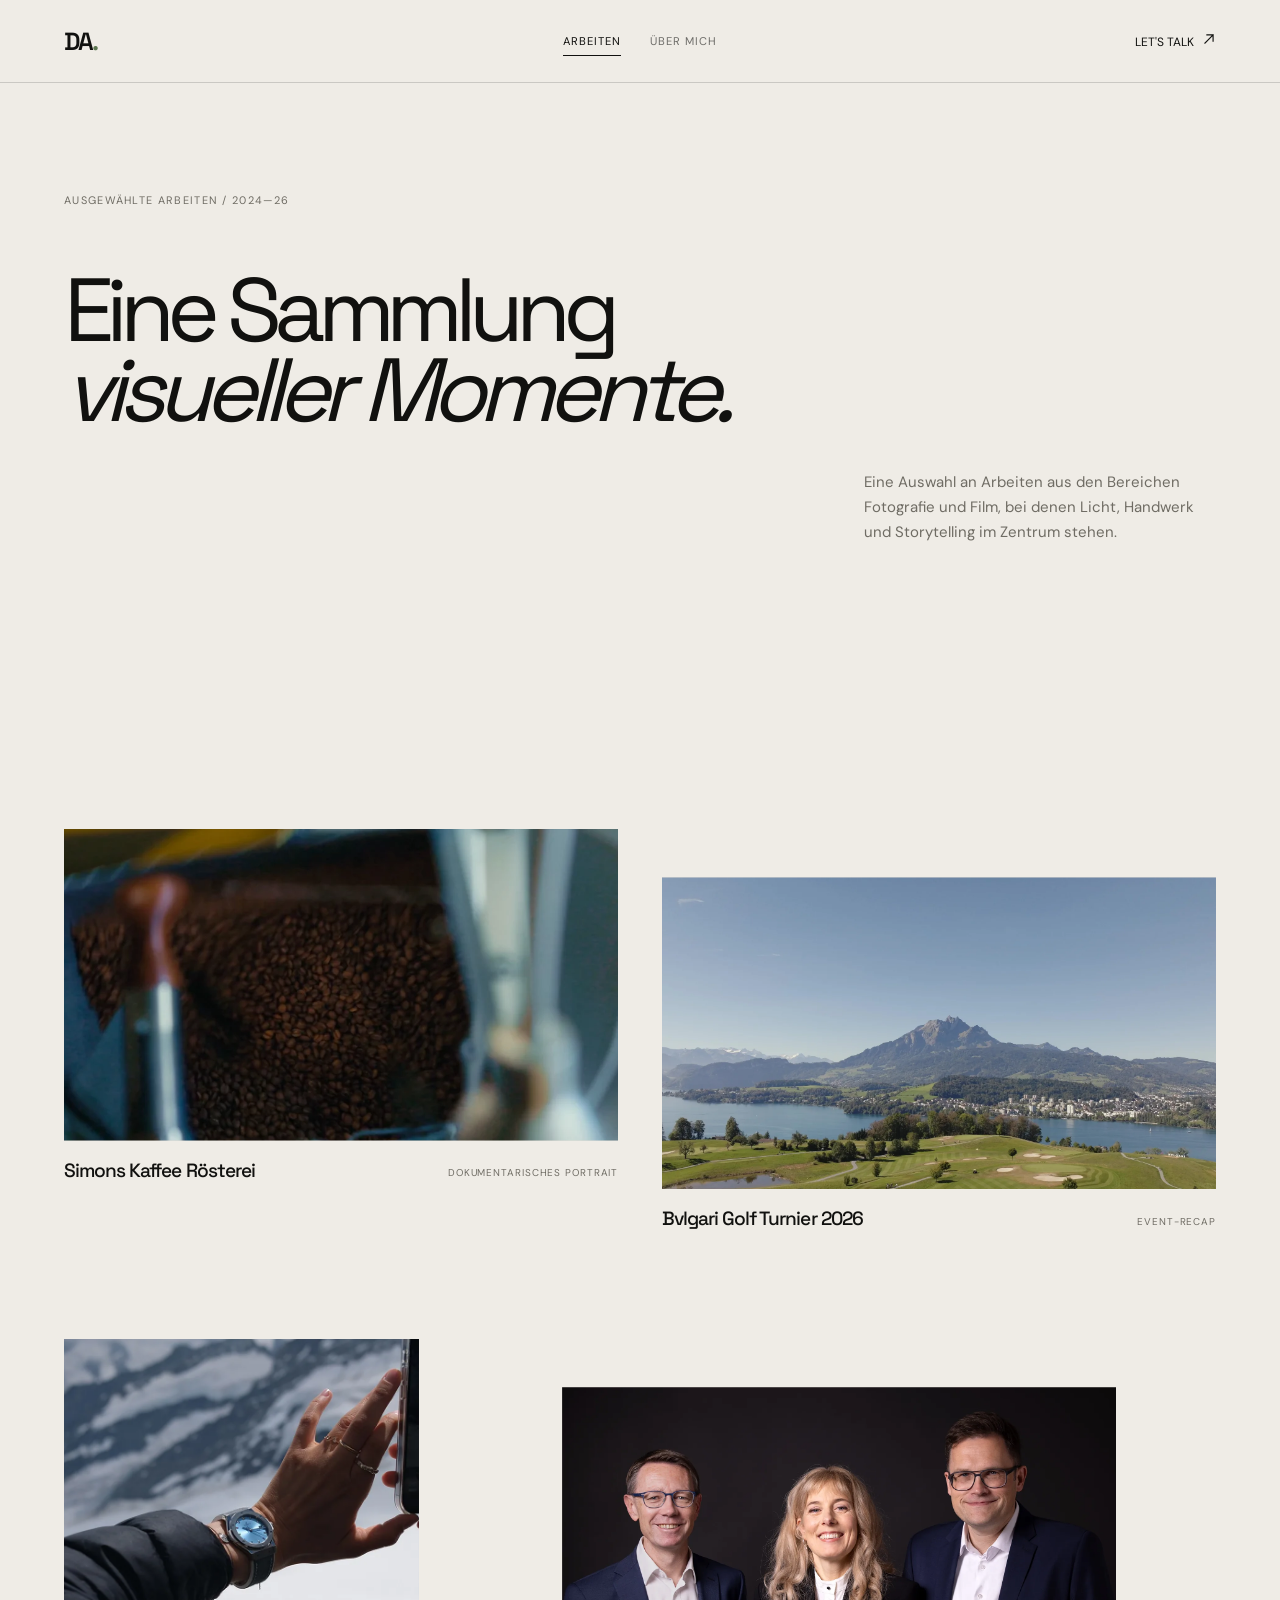
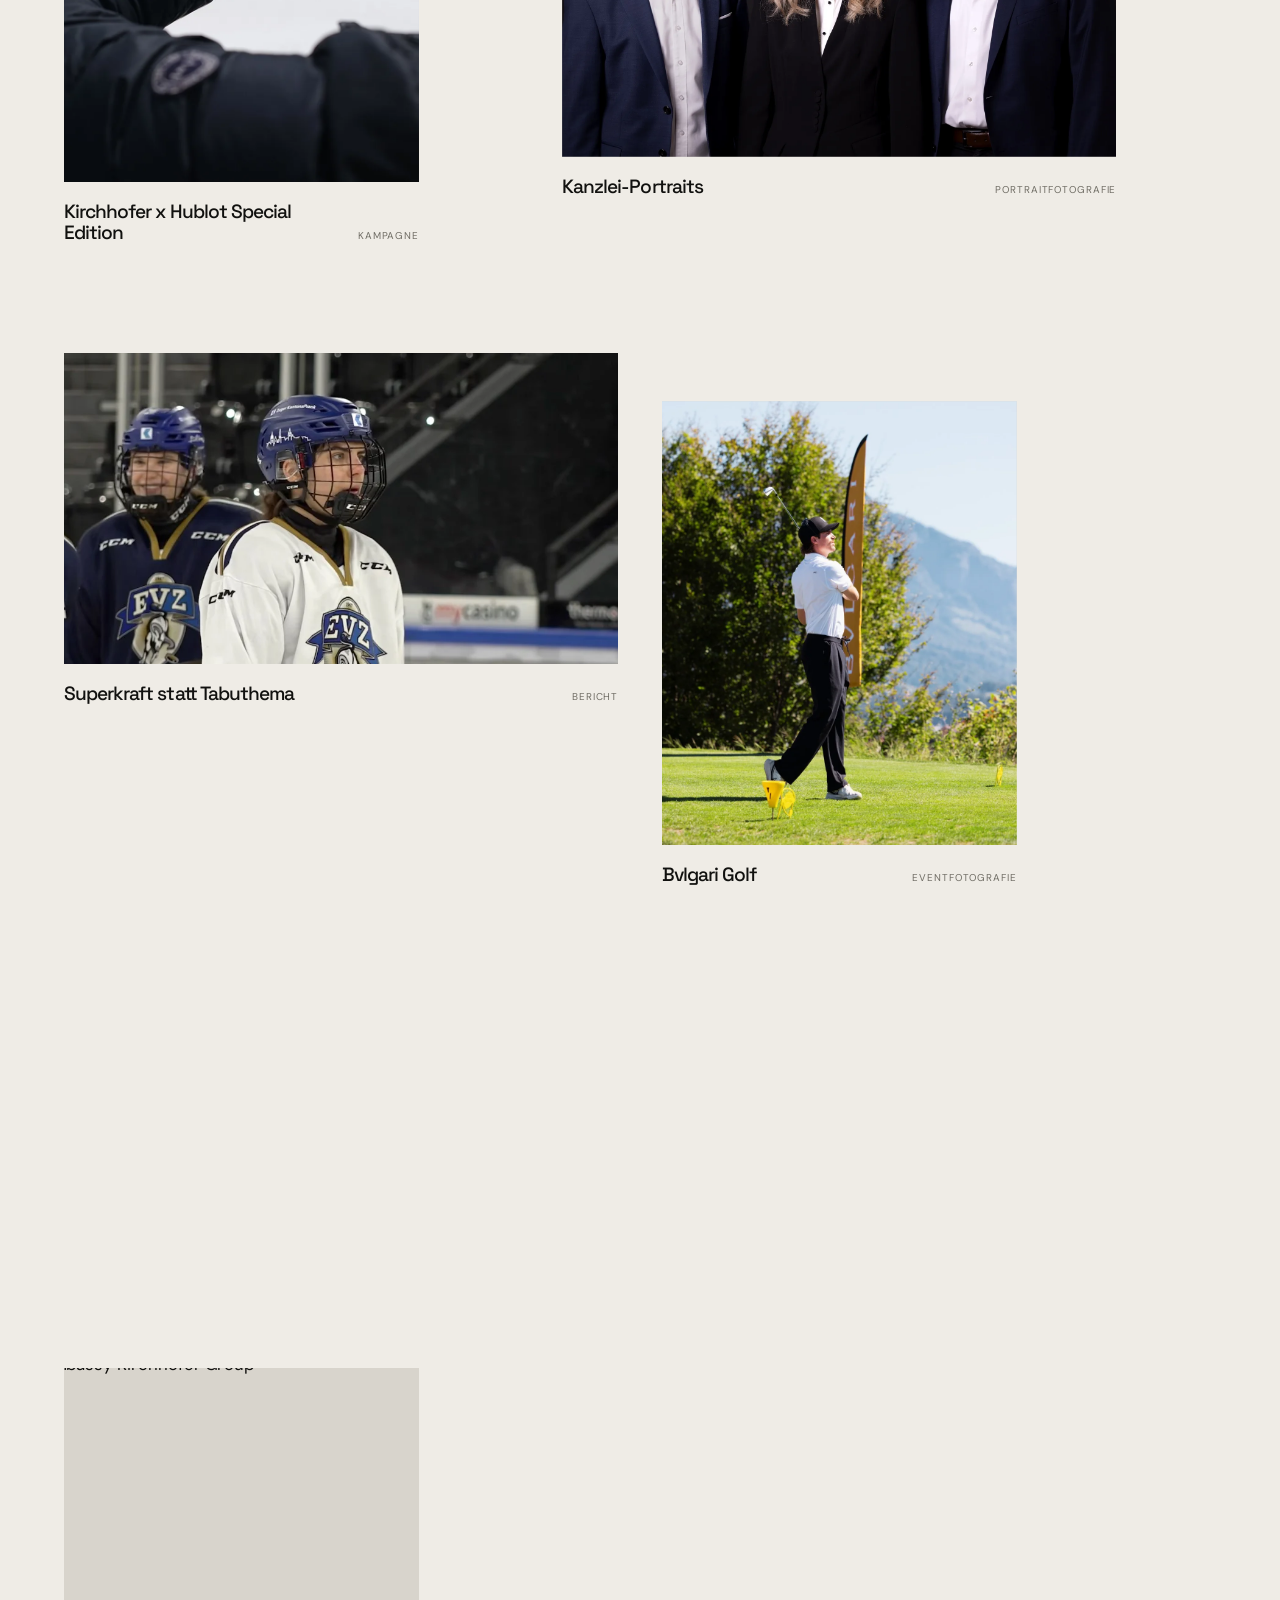
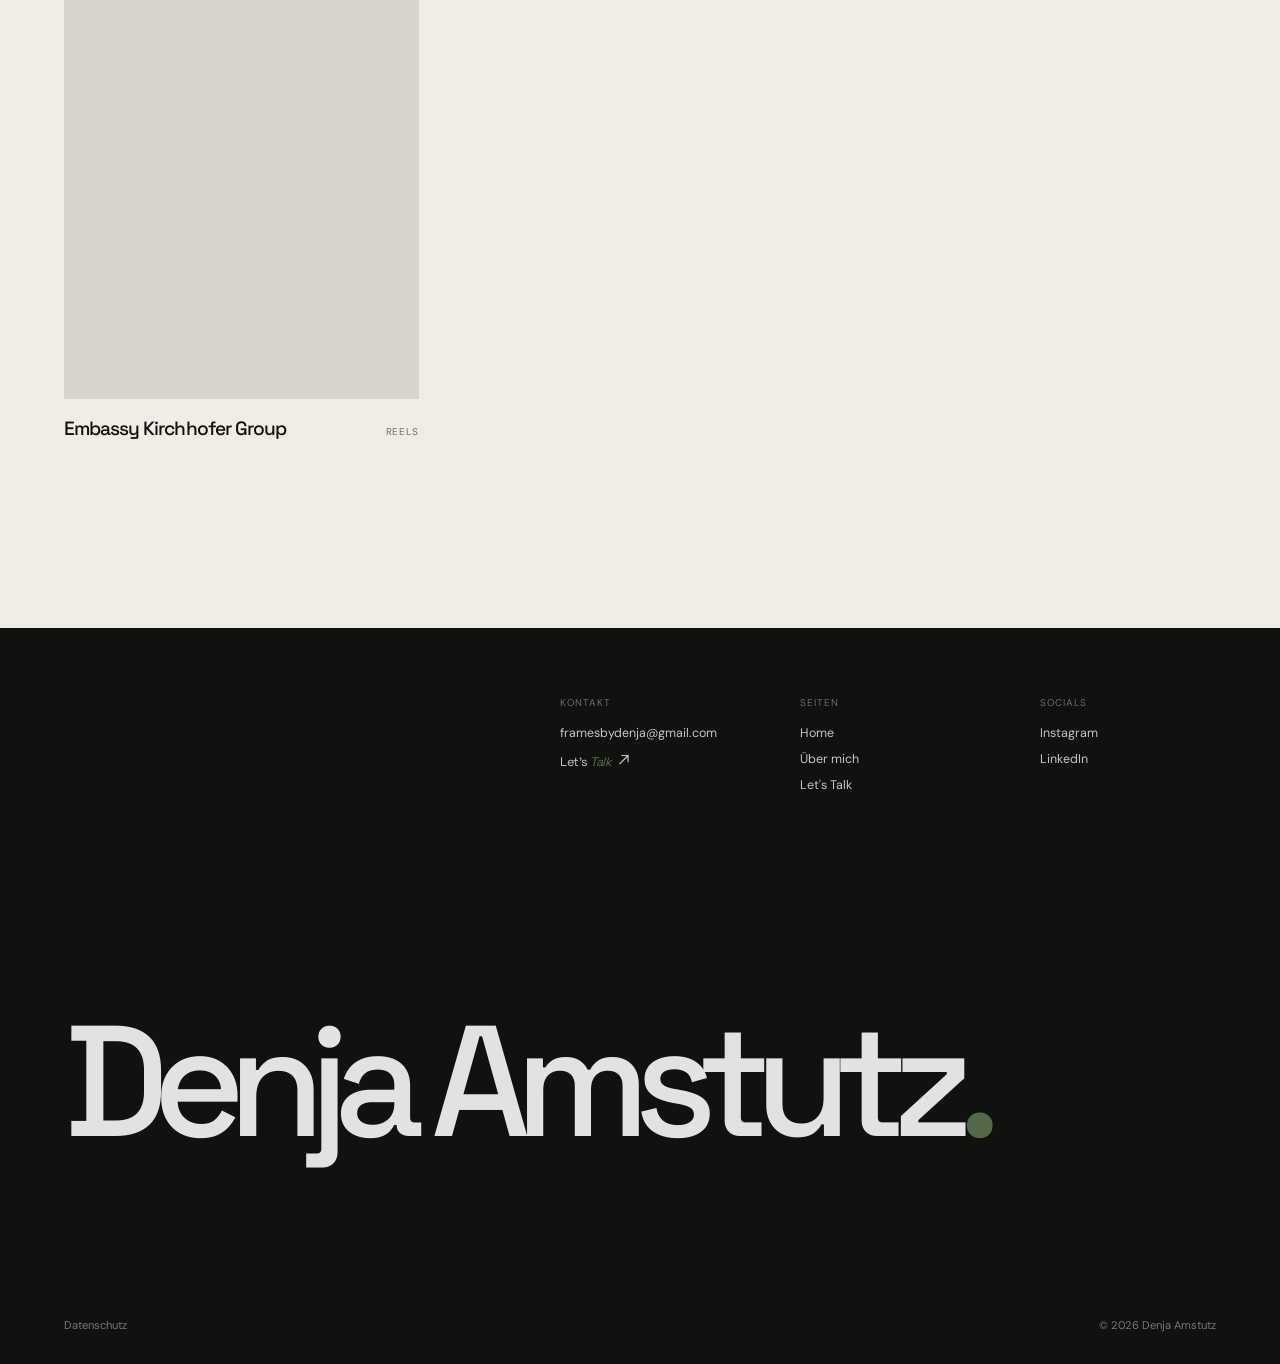
==== commit 1ba8b2fa: "Neue Standbilder (Simons Kaffee, Superkraft, Berlin, Bvlgari Golf), Hero-Text mobil höher Co-authore" ====
--- a/arbeiten/index.html
+++ b/arbeiten/index.html
@@ -52,7 +52,7 @@
 
       <div class="project-grid">
         <article class="project-card project-card--wide reveal" data-category="storytelling">
-          <a href="#" class="project-card__media" data-lightbox data-gallery="https://www.youtube.com/embed/t-DohLAX7yw|../assets/images/Still_Simons_Kaffee_Baum-2048x1152.webp|../assets/images/Still_Simons_Kaffee_Loring-2048x1152.webp|../assets/images/Still_Simons_Kaffee_Interview-2048x1152.webp|../assets/images/Still_Simons_Kaffee_Coffee-2048x1152.webp|../assets/images/Still_Simons_Kaffee_Weitwinkel-2048x1152.webp|../assets/images/Still_Simons_Kaffee_Close-2048x1152.webp|../assets/images/Still_Simons_Kaffee_Drone-2048x1152.webp|../assets/images/Still_Simons_Kaffee_Maschine-2048x1152.webp|../assets/images/Still_Simons_Kaffee_Rohe-Bohne-2048x1152.webp" data-captions="Simons Kaffee Video|Baum vor dem Haus|An der Loring-Röstmaschine|Simon im Gespräch|Geröstete Bohnen|Rösterei im Weitwinkel|Bohnen in Bewegung|Landschaft mit Viadukt|Espresso beziehen|Rohkaffee im Sack" aria-label="Beim Kaffee mit Simon öffnen"><img src="../assets/images/Still_Simons_Kaffee_Interview-2048x1152.webp" alt="Simon im Gespräch, Still aus dem Film Beim Kaffee" loading="lazy"><div class="project-card__overlay"><span>Film ansehen <span class="icon-arrow" aria-hidden="true"></span></span></div></a>
+          <a href="#" class="project-card__media" data-lightbox data-gallery="https://www.youtube.com/embed/t-DohLAX7yw|../assets/images/Still_Simons_Kaffee_Baum-2048x1152.webp|../assets/images/Still_Simons_Kaffee_Loring-2048x1152.webp|../assets/images/Still_Simons_Kaffee_Cover.webp|../assets/images/Still_Simons_Kaffee_Coffee-2048x1152.webp|../assets/images/Still_Simons_Kaffee_Weitwinkel-2048x1152.webp|../assets/images/Still_Simons_Kaffee_Close-2048x1152.webp|../assets/images/Still_Simons_Kaffee_Drone-2048x1152.webp|../assets/images/Still_Simons_Kaffee_Maschine-2048x1152.webp|../assets/images/Still_Simons_Kaffee_Rohe-Bohne-2048x1152.webp" data-captions="Simons Kaffee Video|Baum vor dem Haus|An der Loring-Röstmaschine|Bohnen in der Rösterei|Geröstete Bohnen|Rösterei im Weitwinkel|Bohnen in Bewegung|Landschaft mit Viadukt|Espresso beziehen|Rohkaffee im Sack" aria-label="Beim Kaffee mit Simon öffnen"><img src="../assets/images/Still_Simons_Kaffee_Cover.webp" alt="Geröstete Kaffeebohnen in Bewegung, Still aus dem Film Beim Kaffee mit Simon" loading="lazy"><div class="project-card__overlay"><span>Film ansehen <span class="icon-arrow" aria-hidden="true"></span></span></div></a>
           <div class="project-card__meta"><h3>Simons Kaffee Rösterei</h3><span>Dokumentarisches Portrait</span></div>
           <div class="project-card__description">
             <p>Dieses Kurzporträt begleitet Simon Inniger in seiner Rösterei in Frutigen und zeigt den Weg der Bohne vom Ursprung bis in die Tasse. Ein Film über Leidenschaft und die Kunst, das volle Potenzial eines Naturprodukts auszuschöpfen.</p>
@@ -76,7 +76,7 @@
           <p class="project-card__description">Für die Webseite einer Kanzlei habe ich drei Anwältinnen und Anwälte einzeln porträtiert und das Team gemeinsam fotografiert. Im Zentrum standen natürliche Ausstrahlung und Nähe, damit die Menschen hinter der Kanzlei auf der Webseite persönlich und vertrauenswürdig wirken.</p>
         </article>
         <article class="project-card project-card--wide reveal" data-category="storytelling">
-          <a href="#" class="project-card__media" data-lightbox data-media-type="youtube" data-media-src="https://www.youtube.com/embed/szbFBeLmyFc" data-gallery="../assets/images/Still_Eishockey_Naomi-2048x1152.webp|../assets/images/Still_Eishockey_Chart-2048x1152.webp|../assets/images/Still_Eishockey_Off_Ice_Trainer-2048x1152.webp|../assets/images/Still_Eishockey_Zyklusapp-2048x1152.webp|../assets/images/Still_Eishockey_Umrahmung-2048x1152.webp|../assets/images/Still_Eishockey_Naomi_Trainer-2048x1152.webp" data-captions="Superkraft statt Tabuthema|Noemi|Chart|Off-Ice mit Trainerin|Zyklus-App|Umrahmung|Noemi mit Trainerin" aria-label="Eishockey-Projekt Superkraft statt Tabuthema öffnen"><img src="../assets/images/Still_Eishockey_Naomi_Trainer-2048x1152.webp" alt="Noemi mit ihrer Trainerin, Still aus dem Film Superkraft statt Tabuthema" loading="lazy"><div class="project-card__overlay"><span>Film ansehen <span class="icon-arrow" aria-hidden="true"></span></span></div></a>
+          <a href="#" class="project-card__media" data-lightbox data-media-type="youtube" data-media-src="https://www.youtube.com/embed/szbFBeLmyFc" data-gallery="../assets/images/Still_Eishockey_Naomi-2048x1152.webp|../assets/images/Still_Eishockey_Chart-2048x1152.webp|../assets/images/Still_Eishockey_Off_Ice_Trainer-2048x1152.webp|../assets/images/Still_Eishockey_Zyklusapp-2048x1152.webp|../assets/images/Still_Eishockey_Umrahmung-2048x1152.webp|../assets/images/Still_Eishockey_Cover.webp" data-captions="Superkraft statt Tabuthema|Noemi|Chart|Off-Ice mit Trainerin|Zyklus-App|Umrahmung|Training des EVZ" aria-label="Eishockey-Projekt Superkraft statt Tabuthema öffnen"><img src="../assets/images/Still_Eishockey_Cover.webp" alt="Spielerinnen des EVZ im Training, Still aus dem Film Superkraft statt Tabuthema" loading="lazy"><div class="project-card__overlay"><span>Film ansehen <span class="icon-arrow" aria-hidden="true"></span></span></div></a>
           <div class="project-card__meta"><h3>Superkraft statt Tabuthema</h3><span>Bericht</span></div>
           <div class="project-card__description">
             <p>Leistungssteigerung, Verletzungsprävention und mehr Wohlbefinden: Warum wird der weibliche Zyklus im Leistungssport immer noch viel zu oft tabuisiert, statt als echter Wettbewerbsvorteil genutzt zu werden?</p>
@@ -85,12 +85,12 @@
           </div>
         </article>
         <article class="project-card project-card--social-tall reveal" data-category="photography social">
-          <a href="#" class="project-card__media" data-lightbox data-gallery="../assets/images/Bvlgari_Golf_Event_Marc.webp|../assets/images/Bvlgari_Golf_Event_Halskette_Serpenti.webp|../assets/images/Bvlgari_Golf_Event_Leander.webp|../assets/images/Bvlgari_Golf_Event_Harfe_Marc.webp|../assets/images/Bvlgari_Golf_Event_Abschlag_Frau.webp|../assets/images/Bvlgari_Golf_Event_Schmuck_Serpenti.webp|../assets/images/Bvlgari_Golf_Event_Marc_2.webp|../assets/images/Bvlgari_Golf_Event_Harfinist.webp|../assets/images/Bvlgari_Golf_Event_Dogo.webp|../assets/images/Bvlgari_Golf_Event_Abschlag_Marc.webp|../assets/images/Bvlgari_Golf_Event_Hafre_Close.webp" data-captions="Marc Rochat|Serpenti-Halskette|Abschlag mit Bvlgari-Fahne|Marc Rochat an der Harfe|Abschlag|Serpenti-Schmuck|Handyaufnahme|Alexander Boldachev|Hund am Event|Marc Rochat nach dem Abschlag|Harfe, Handschuh und Uhr" aria-label="Bvlgari Golf Eventfotografie öffnen"><img src="../assets/images/Bvlgari_Golf_Event_Marc.webp" alt="Marc Rochat vor dem Bvlgari-Zelt, Eventfotografie vom Golfturnier in Meggen" loading="lazy"><div class="project-card__overlay"><span>Projekt ansehen <span class="icon-arrow" aria-hidden="true"></span></span></div></a>
+          <a href="#" class="project-card__media" data-lightbox data-gallery="../assets/images/Bvlgari_Golf_Event_Marc.webp|../assets/images/Bvlgari_Golf_Event_Halskette_Serpenti.webp|../assets/images/Bvlgari_Golf_Event_Leander.webp|../assets/images/Bvlgari_Golf_Event_Harfe_Marc.webp|../assets/images/Bvlgari_Golf_Event_Abschlag_Frau.webp|../assets/images/Bvlgari_Golf_Event_Schmuck_Serpenti.webp|../assets/images/Bvlgari_Golf_Event_Marc_2.webp|../assets/images/Bvlgari_Golf_Event_Harfinist.webp|../assets/images/Bvlgari_Golf_Event_Dogo.webp|../assets/images/Bvlgari_Golf_Event_Abschlag_Marc.webp|../assets/images/Bvlgari_Golf_Event_Hafre_Close.webp" data-captions="Marc Rochat|Serpenti-Halskette|Abschlag mit Bvlgari-Fahne|Marc Rochat an der Harfe|Abschlag|Serpenti-Schmuck|Handyaufnahme|Alexander Boldachev|Hund am Event|Marc Rochat nach dem Abschlag|Harfe, Handschuh und Uhr" aria-label="Bvlgari Golf Eventfotografie öffnen"><img src="../assets/images/Bvlgari_Golf_Event_Abschlag_Marc.webp" alt="Marc Rochat nach dem Abschlag, Eventfotografie vom Golfturnier in Meggen" loading="lazy"><div class="project-card__overlay"><span>Projekt ansehen <span class="icon-arrow" aria-hidden="true"></span></span></div></a>
           <div class="project-card__meta"><h3>Bvlgari Golf</h3><span>Eventfotografie</span></div>
           <p class="project-card__description">Meine erste fotografische Begleitung des Bvlgari Golfturniers widmete sich den entspannten Momenten des Apéros. Vor der atemberaubenden Kulisse des Vierwaldstättersees und des Pilatus habe ich die Atmosphäre in Bildern festgehalten. Mit besonderen Gästen wie dem ehemaligen Skirennfahrer Marc Rochat und dem Harfenisten Alexander Boldachev entstand eine vielschichtige Fotoreihe. Ein facettenreicher Nachmittag – eingefangen irgendwo zwischen dem Green, sanften Harfenklängen und anregenden Begegnungen.</p>
         </article>
         <article class="project-card project-card--wide project-card--new-row reveal" data-category="storytelling">
-          <a href="#" class="project-card__media" data-lightbox data-media-type="youtube" data-media-src="https://www.youtube.com/embed/P8JoyHRFiqA" data-gallery="../assets/images/Still_Berlin_Hassan-2048x1152.webp|../assets/images/Still_Berlin_Leserin-2048x1152.webp|../assets/images/Still_Berlin_Statue-2048x1152.webp|../assets/images/Still_Berlin_Buecherladen-2048x1152.webp|../assets/images/Still_Berlin_Kinositz-2048x1152.webp|../assets/images/Still_Berlin_Paar_Charlottenburg-2048x1152.webp" data-captions="Berlin mit Hassan|Hassan im Späti|Leserin in der Bahn|Siegessäule|Im Bücherladen|Kinosessel|Paar in Charlottenburg" aria-label="Berlin mit Hassan öffnen"><img src="../assets/images/Still_Berlin_Paar_Charlottenburg-2048x1152.webp" alt="Paar in Charlottenburg, Still aus dem Film Berlin" loading="lazy"><div class="project-card__overlay"><span>Film ansehen <span class="icon-arrow" aria-hidden="true"></span></span></div></a>
+          <a href="#" class="project-card__media" data-lightbox data-media-type="youtube" data-media-src="https://www.youtube.com/embed/P8JoyHRFiqA" data-gallery="../assets/images/Still_Berlin_Hassan-2048x1152.webp|../assets/images/Still_Berlin_Leserin-2048x1152.webp|../assets/images/Still_Berlin_Statue-2048x1152.webp|../assets/images/Still_Berlin_Buecherladen-2048x1152.webp|../assets/images/Still_Berlin_Kinositz-2048x1152.webp|../assets/images/Still_Berlin_Paar_Charlottenburg-2048x1152.webp" data-captions="Berlin mit Hassan|Hassan im Späti|Leserin in der Bahn|Siegessäule|Im Bücherladen|Kinosessel|Paar in Charlottenburg" aria-label="Berlin mit Hassan öffnen"><img src="../assets/images/Still_Berlin_Cover.webp" alt="Hassan im Späti 47, Still aus dem Film Berlin im Vorbeifahren" loading="lazy"><div class="project-card__overlay"><span>Film ansehen <span class="icon-arrow" aria-hidden="true"></span></span></div></a>
           <div class="project-card__meta"><h3>Berlin im Vorbeifahren</h3><span>Dokumentarfilm</span></div>
           <div class="project-card__description">
             <p>Kulturhäuser, Kiez-Spätis, traditionsreiche Buchhandlungen und gemütliche Eckkneipen – es sind die Orte und vor allem die Menschen dahinter, die das Lebensgefühl und den Zusammenhalt einer Stadt prägen.</p>
--- a/css/style.css
+++ b/css/style.css
@@ -1128,7 +1128,7 @@
 @media (max-width: 700px) {
   :root { --block-gap: clamp(6rem, 24vw, 8rem); }
   .hero { height: 100vh; height: 100svh; min-height: 0; }
-  .hero__content { padding-bottom: calc(3rem + env(safe-area-inset-bottom, 0px)); }
+  .hero__content { padding-bottom: calc(9rem + env(safe-area-inset-bottom, 0px)); }
   .home-works .section-heading { margin-bottom: 2.5rem; }
   .home-works__grid { row-gap: 3.25rem; }
   .home-voices { padding-top: clamp(1rem, 6vw, 2.5rem); }
@@ -1231,7 +1231,7 @@
 
 .hero__role { bottom: clamp(2.4rem, 5.5vw, 3.4rem); color: rgba(255, 255, 255, .8); font-size: .68rem; letter-spacing: .14em; margin: 0; position: absolute; right: var(--page-pad); text-align: right; text-transform: uppercase; z-index: 2; }
 @media (max-width: 700px) {
-  .hero__role { bottom: calc(1.4rem + env(safe-area-inset-bottom, 0px)); font-size: .6rem; }
+  .hero__role { bottom: calc(7.4rem + env(safe-area-inset-bottom, 0px)); font-size: .6rem; }
 }
 .hero__role { opacity: 0; transition: opacity 1s var(--ease) 1s; }
 .hero.is-open .hero__role { opacity: 1; }
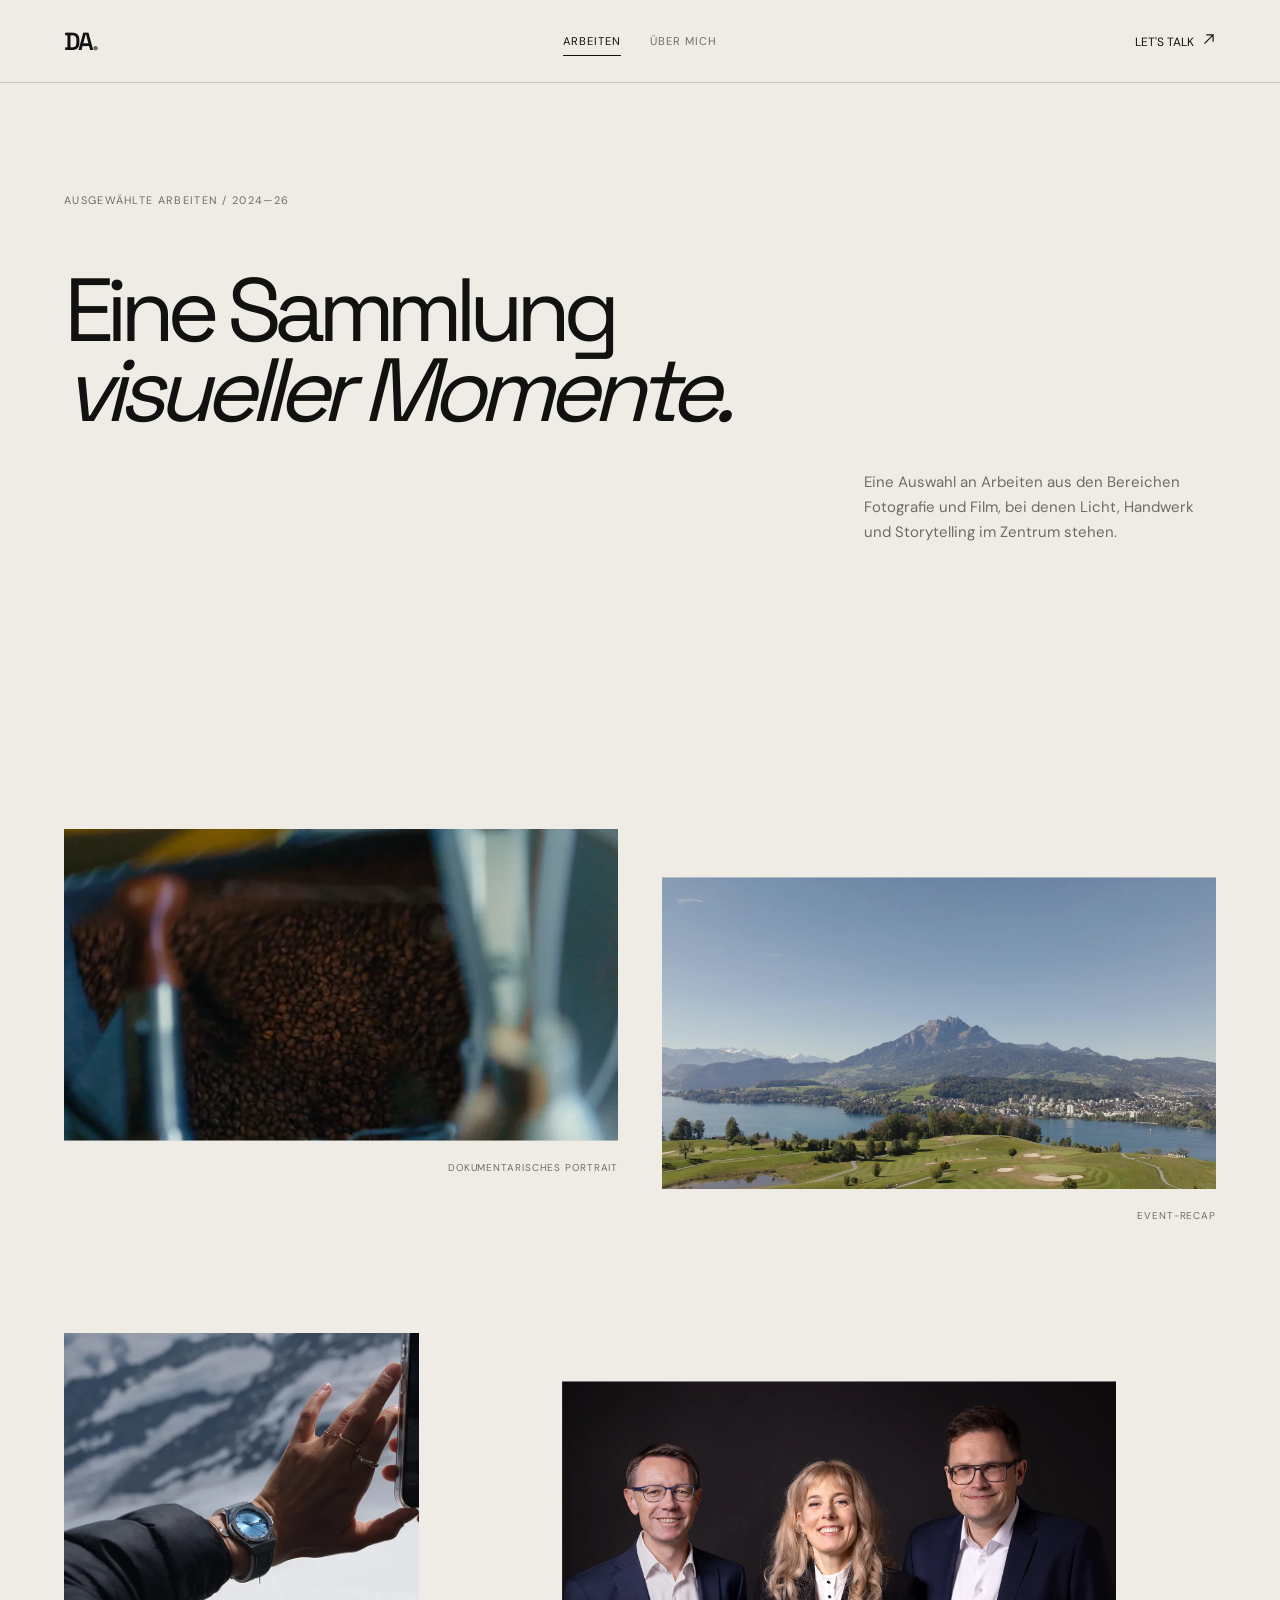
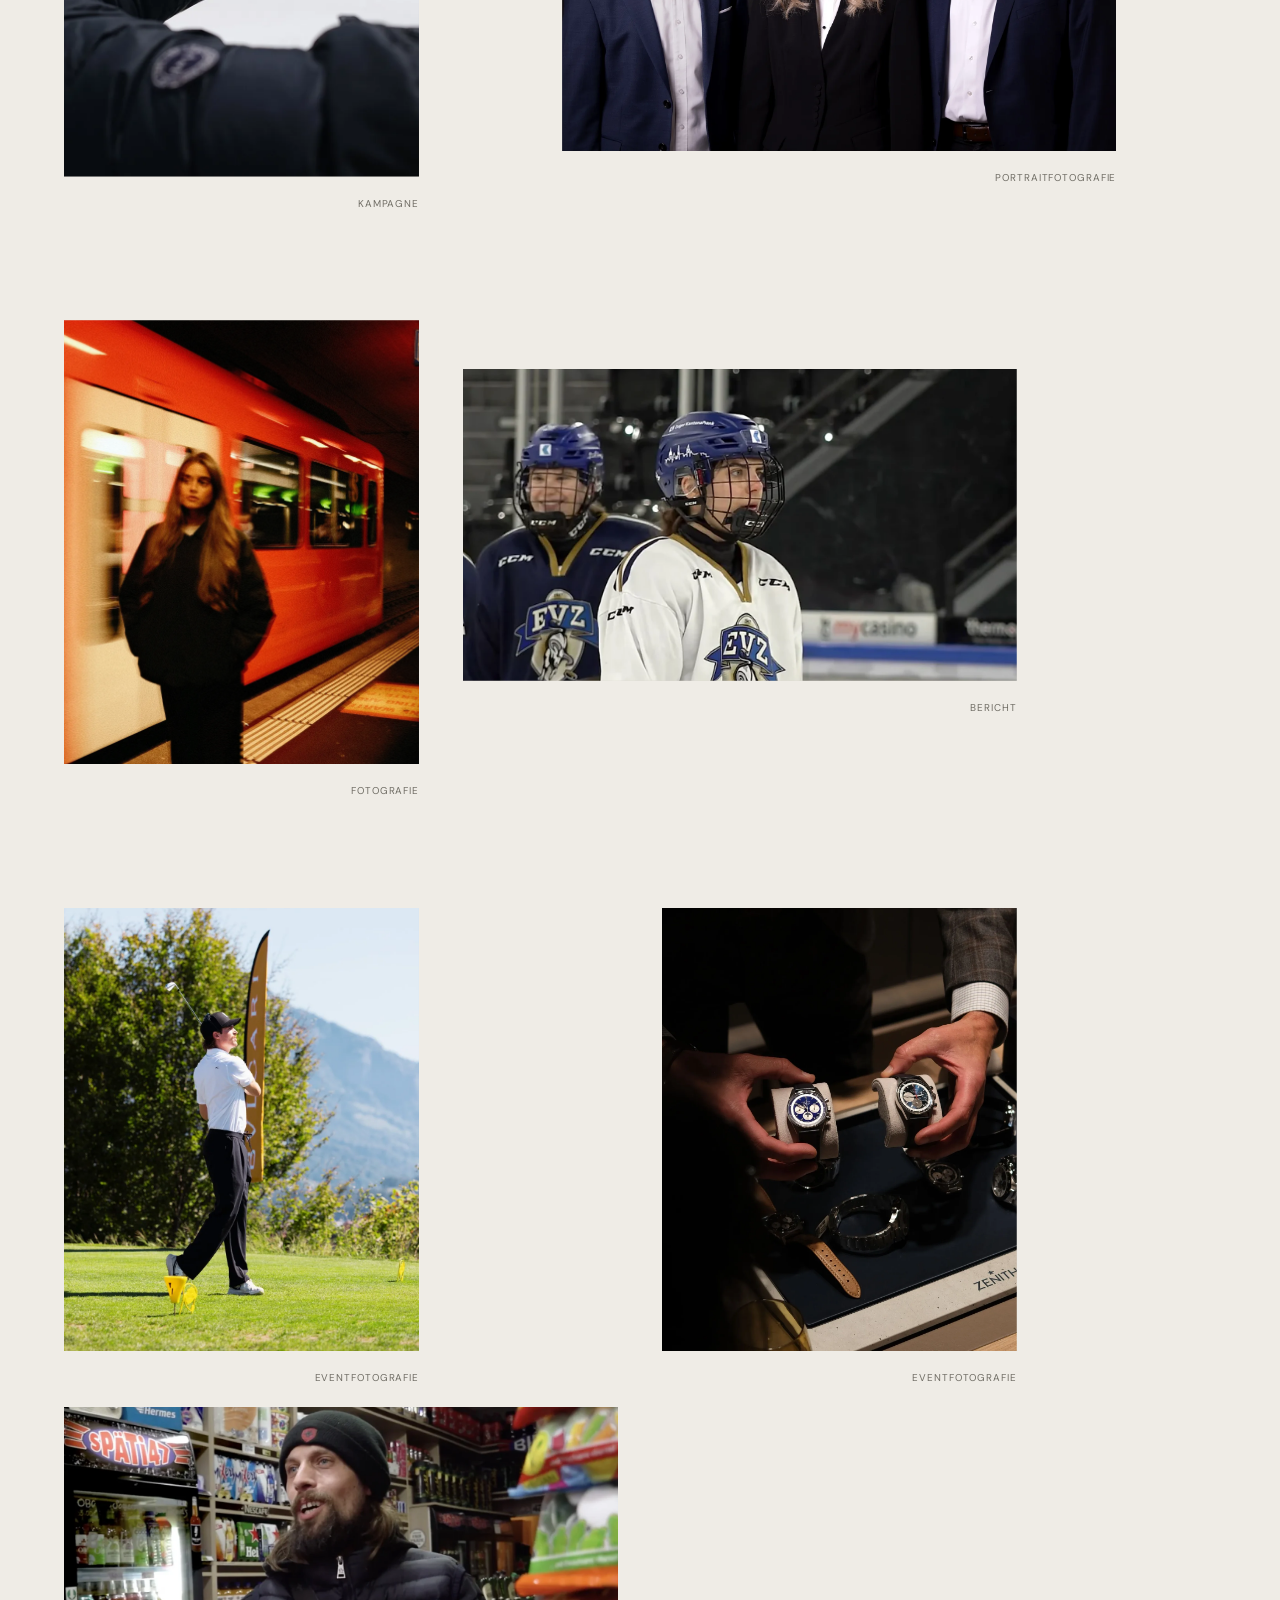
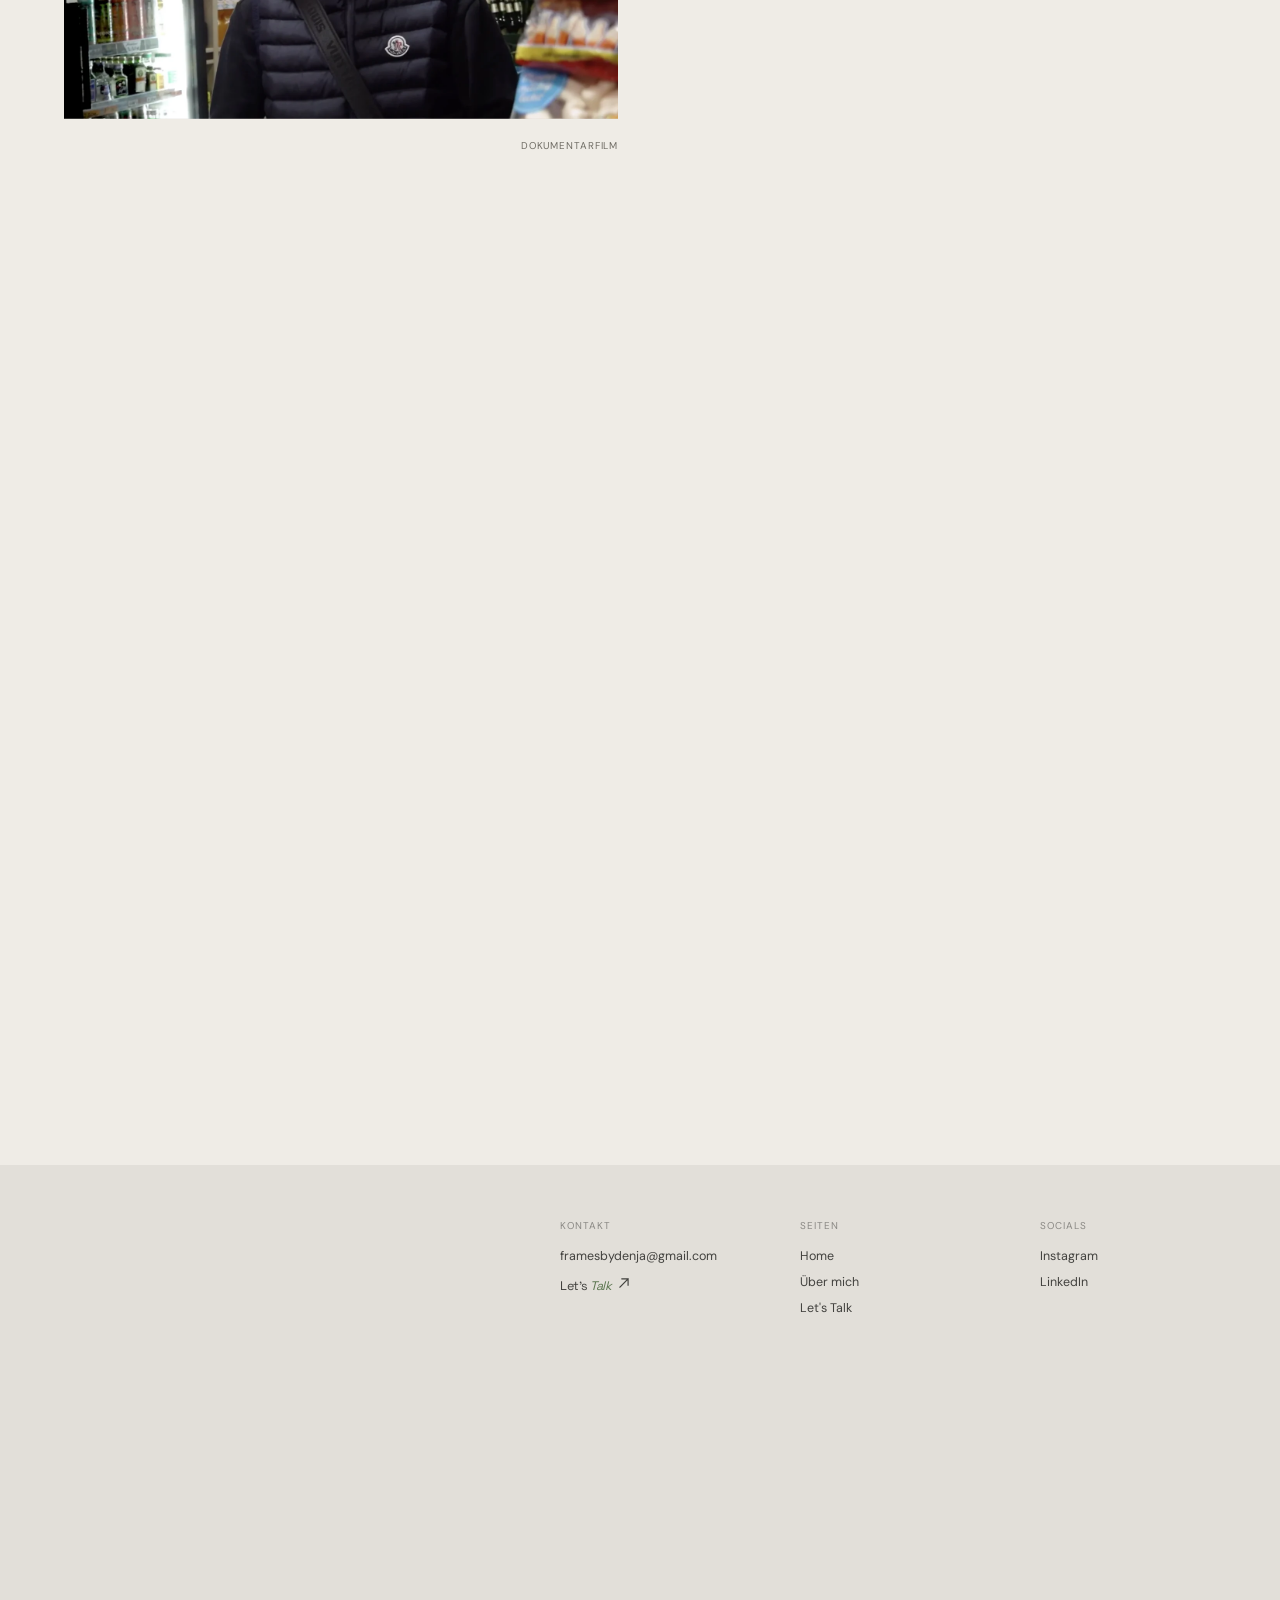
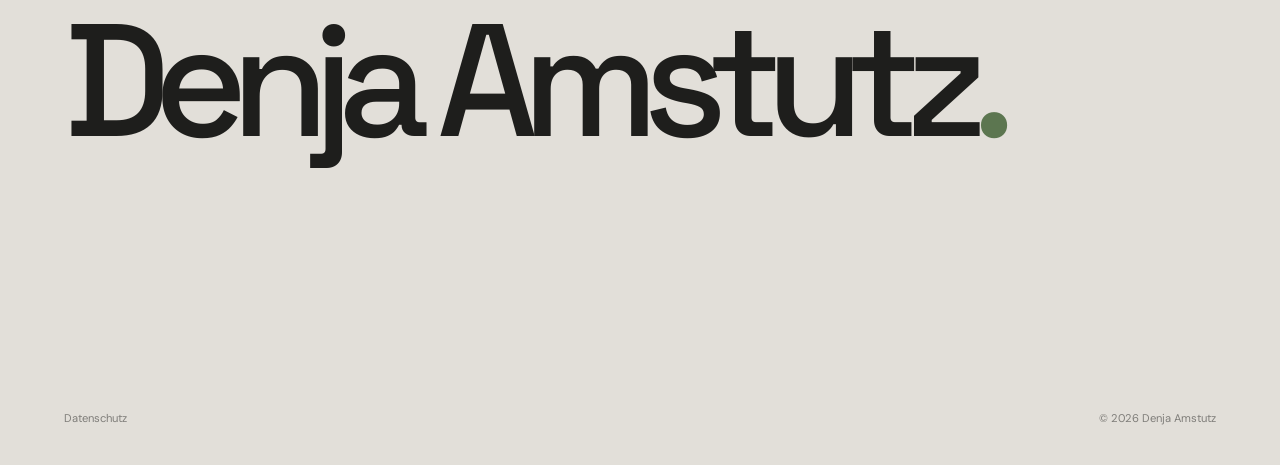
==== commit 80b836ed: "Hero-Loop mit Golf-Reverse, Yeli-Projekt, Über-mich-Unterschrift und Galerie-Feinschliff. Räumt unge" ====
--- a/arbeiten/index.html
+++ b/arbeiten/index.html
@@ -44,9 +44,9 @@
     <section class="projects section-pad" aria-labelledby="projects-title">
       <h2 id="projects-title" class="sr-only">Projekte</h2>
       <div class="filter-bar reveal" role="group" aria-label="Projekte filtern">
-        <button class="filter-button is-active" type="button" data-filter="all" aria-pressed="true">Alle <span>09</span></button>
+        <button class="filter-button is-active" type="button" data-filter="all" aria-pressed="true">Alle <span>10</span></button>
         <button class="filter-button" type="button" data-filter="storytelling" aria-pressed="false">Film <span>03</span></button>
-        <button class="filter-button" type="button" data-filter="photography" aria-pressed="false">Fotografie <span>04</span></button>
+        <button class="filter-button" type="button" data-filter="photography" aria-pressed="false">Fotografie <span>05</span></button>
         <button class="filter-button" type="button" data-filter="social" aria-pressed="false">Social Media <span>03</span></button>
       </div>
 
@@ -64,16 +64,21 @@
           <p class="project-card__description">Für das Bvlgari Golfturnier in Meggen stand die Atmosphäre im Zentrum meiner filmischen Arbeit. Anstatt ein klassisches Event-Protokoll abzuarbeiten, fängt das Video die feinen Nuancen des Tages ein: das sanfte Licht auf dem Green, die ruhigen Momente zwischen den Abschlägen und die weite Sicht über den Vierwaldstättersee bis zum Pilatus. Es ist ein visuelles Recap, das dem Nachmittag Raum zum Atmen gibt.</p>
         </article>
         <article class="project-card reveal" data-category="photography">
-          <a href="#" class="project-card__media" data-lightbox data-gallery="https://player.vimeo.com/video/1190081965?h=e121f7dfa5|../assets/images/Special_Edition_Hublot_4.webp|../assets/images/Special_Edition_Hublot_6.webp|../assets/images/Special_Edition_Hublot_3.webp|../assets/images/Special_Edition_Hublot_7.webp|../assets/images/Special_Edition_Hublot_1.webp" data-captions="Kampagnenfilm|Im Schnee|Eisblau|In der Box|Winterlicht|Reflexion" aria-label="Special Edition öffnen"><img src="../assets/images/Special_Edition_Hublot_4.webp" alt="Hublot Special Edition am Handgelenk vor den Bergen" loading="lazy"><div class="project-card__overlay"><span>Film ansehen <span class="icon-arrow" aria-hidden="true"></span></span></div></a>
+          <a href="#" class="project-card__media" data-lightbox data-gallery="https://player.vimeo.com/video/1190081965?h=e121f7dfa5|../assets/images/Special_Edition_Hublot_4.webp|../assets/images/Special_Edition_Hublot_6.webp|../assets/images/Special_Edition_Hublot_3.webp|../assets/images/Special_Edition_Hublot_7.webp|../assets/images/Special_Edition_Hublot_1.webp" data-captions="Kampagnenfilm|Im Schnee|Eisblau|In der Box|Winterlicht|Reflexion" aria-label="Special Edition öffnen"><img src="../assets/images/Special_Edition_Hublot_4.webp" alt="Hublot Special Edition am Handgelenk vor den Bergen" loading="lazy"><div class="project-card__overlay"><span>Galerie öffnen <span class="icon-arrow" aria-hidden="true"></span></span></div></a>
           <div class="project-card__meta"><h3>Kirchhofer x Hublot Special Edition</h3><span>Kampagne</span></div>
           <div class="project-card__description">
             <p>3.454 Meter über dem Meeresspiegel, grelles Gletscher-Licht und ein maximal reduziertes Setup: Die visuelle Kampagne für die Hublot Special Edition von Kirchhofer war eine echte Meisterprüfung. Das Projekt umfasst sowohl makellose Produktfotografie als auch filmisches Storytelling, um die Uhr in der rauen Schönheit des Jungfraujochs in Szene zu setzen. Ergänzt durch weitläufige Drohnenaufnahmen von Kirchhofer, fängt das begleitende Video die monumentale Weite des Aletschgletschers in ihrer ganzen Dimension ein.</p>
           </div>
         </article>
         <article class="project-card project-card--landscape reveal" data-category="photography">
-          <a href="#" class="project-card__media" data-lightbox data-gallery="../assets/images/Gruppenfoto_Kanzlei_final.webp|../assets/images/Thomas_Portrait.webp|../assets/images/Eva_Portrait.webp|../assets/images/Peter.webp" data-captions="Das Team|Thomas|Eva|Peter" aria-label="Kanzlei-Portraits öffnen"><img src="../assets/images/Gruppenfoto_Kanzlei_final.webp" alt="Teambild der drei Anwältinnen und Anwälte einer Kanzlei" loading="lazy"><div class="project-card__overlay"><span>Projekt ansehen <span class="icon-arrow" aria-hidden="true"></span></span></div></a>
+          <a href="#" class="project-card__media" data-lightbox data-gallery="../assets/images/Gruppenfoto_Kanzlei_final.webp|../assets/images/Thomas_Portrait.webp|../assets/images/Eva_Portrait.webp|../assets/images/Peter.webp" data-captions="Das Team|Thomas|Eva|Peter" aria-label="Kanzlei-Portraits öffnen"><img src="../assets/images/Gruppenfoto_Kanzlei_final.webp" alt="Teambild der drei Anwältinnen und Anwälte einer Kanzlei" loading="lazy"><div class="project-card__overlay"><span>Galerie öffnen <span class="icon-arrow" aria-hidden="true"></span></span></div></a>
           <div class="project-card__meta"><h3>Kanzlei-Portraits</h3><span>Portraitfotografie</span></div>
           <p class="project-card__description">Für die Webseite einer Kanzlei habe ich drei Anwältinnen und Anwälte einzeln porträtiert und das Team gemeinsam fotografiert. Im Zentrum standen natürliche Ausstrahlung und Nähe, damit die Menschen hinter der Kanzlei auf der Webseite persönlich und vertrauenswürdig wirken.</p>
+        </article>
+        <article class="project-card reveal" data-category="photography">
+          <a href="#" class="project-card__media" data-lightbox data-gallery="../assets/images/Yeli_Zug.webp|../assets/images/Yeli_Bahnsteig.webp|../assets/images/Yeli_Spiegel_Portrait.webp|../assets/images/Yeli_Spiegel_Wink.webp" data-captions="Yeli vor dem Zug|Am Bahnsteig|Im Spiegel|Im Spiegel, spielerisch" aria-label="Yeli öffnen"><img src="../assets/images/Yeli_Zug.webp" alt="Yeli vor einem vorbeifahrenden Zug auf dem Bahnsteig" loading="lazy"><div class="project-card__overlay"><span>Galerie öffnen <span class="icon-arrow" aria-hidden="true"></span></span></div></a>
+          <div class="project-card__meta"><h3>Yeli</h3><span>Fotografie</span></div>
+          <p class="project-card__description">Ein persönliches Fotoshooting mit meiner Freundin Yeli – atmosphärische Portraits zwischen nächtlichem Bahnsteig und warmem Spiegel-Licht.</p>
         </article>
         <article class="project-card project-card--wide reveal" data-category="storytelling">
           <a href="#" class="project-card__media" data-lightbox data-media-type="youtube" data-media-src="https://www.youtube.com/embed/szbFBeLmyFc" data-gallery="../assets/images/Still_Eishockey_Naomi-2048x1152.webp|../assets/images/Still_Eishockey_Chart-2048x1152.webp|../assets/images/Still_Eishockey_Off_Ice_Trainer-2048x1152.webp|../assets/images/Still_Eishockey_Zyklusapp-2048x1152.webp|../assets/images/Still_Eishockey_Umrahmung-2048x1152.webp|../assets/images/Still_Eishockey_Cover.webp" data-captions="Superkraft statt Tabuthema|Noemi|Chart|Off-Ice mit Trainerin|Zyklus-App|Umrahmung|Training des EVZ" aria-label="Eishockey-Projekt Superkraft statt Tabuthema öffnen"><img src="../assets/images/Still_Eishockey_Cover.webp" alt="Spielerinnen des EVZ im Training, Still aus dem Film Superkraft statt Tabuthema" loading="lazy"><div class="project-card__overlay"><span>Film ansehen <span class="icon-arrow" aria-hidden="true"></span></span></div></a>
@@ -85,7 +90,7 @@
           </div>
         </article>
         <article class="project-card project-card--social-tall reveal" data-category="photography social">
-          <a href="#" class="project-card__media" data-lightbox data-gallery="../assets/images/Bvlgari_Golf_Event_Marc.webp|../assets/images/Bvlgari_Golf_Event_Halskette_Serpenti.webp|../assets/images/Bvlgari_Golf_Event_Leander.webp|../assets/images/Bvlgari_Golf_Event_Harfe_Marc.webp|../assets/images/Bvlgari_Golf_Event_Abschlag_Frau.webp|../assets/images/Bvlgari_Golf_Event_Schmuck_Serpenti.webp|../assets/images/Bvlgari_Golf_Event_Marc_2.webp|../assets/images/Bvlgari_Golf_Event_Harfinist.webp|../assets/images/Bvlgari_Golf_Event_Dogo.webp|../assets/images/Bvlgari_Golf_Event_Abschlag_Marc.webp|../assets/images/Bvlgari_Golf_Event_Hafre_Close.webp" data-captions="Marc Rochat|Serpenti-Halskette|Abschlag mit Bvlgari-Fahne|Marc Rochat an der Harfe|Abschlag|Serpenti-Schmuck|Handyaufnahme|Alexander Boldachev|Hund am Event|Marc Rochat nach dem Abschlag|Harfe, Handschuh und Uhr" aria-label="Bvlgari Golf Eventfotografie öffnen"><img src="../assets/images/Bvlgari_Golf_Event_Abschlag_Marc.webp" alt="Marc Rochat nach dem Abschlag, Eventfotografie vom Golfturnier in Meggen" loading="lazy"><div class="project-card__overlay"><span>Projekt ansehen <span class="icon-arrow" aria-hidden="true"></span></span></div></a>
+          <a href="#" class="project-card__media" data-lightbox data-gallery="../assets/images/Bvlgari_Golf_Event_Marc.webp|../assets/images/Bvlgari_Golf_Event_Halskette_Serpenti.webp|../assets/images/Bvlgari_Golf_Event_Leander.webp|../assets/images/Bvlgari_Golf_Event_Harfe_Marc.webp|../assets/images/Bvlgari_Golf_Event_Abschlag_Frau.webp|../assets/images/Bvlgari_Golf_Event_Schmuck_Serpenti.webp|../assets/images/Bvlgari_Golf_Event_Marc_2.webp|../assets/images/Bvlgari_Golf_Event_Harfinist.webp|../assets/images/Bvlgari_Golf_Event_Dogo.webp|../assets/images/Bvlgari_Golf_Event_Abschlag_Marc.webp|../assets/images/Bvlgari_Golf_Event_Hafre_Close.webp" data-captions="Marc Rochat|Serpenti-Halskette|Abschlag mit Bvlgari-Fahne|Marc Rochat an der Harfe|Abschlag|Serpenti-Schmuck|Handyaufnahme|Alexander Boldachev|Hund am Event|Marc Rochat nach dem Abschlag|Harfe, Handschuh und Uhr" aria-label="Bvlgari Golf Eventfotografie öffnen"><img src="../assets/images/Bvlgari_Golf_Event_Abschlag_Marc.webp" alt="Marc Rochat nach dem Abschlag, Eventfotografie vom Golfturnier in Meggen" loading="lazy"><div class="project-card__overlay"><span>Galerie öffnen <span class="icon-arrow" aria-hidden="true"></span></span></div></a>
           <div class="project-card__meta"><h3>Bvlgari Golf</h3><span>Eventfotografie</span></div>
           <p class="project-card__description">Meine erste fotografische Begleitung des Bvlgari Golfturniers widmete sich den entspannten Momenten des Apéros. Vor der atemberaubenden Kulisse des Vierwaldstättersees und des Pilatus habe ich die Atmosphäre in Bildern festgehalten. Mit besonderen Gästen wie dem ehemaligen Skirennfahrer Marc Rochat und dem Harfenisten Alexander Boldachev entstand eine vielschichtige Fotoreihe. Ein facettenreicher Nachmittag – eingefangen irgendwo zwischen dem Green, sanften Harfenklängen und anregenden Begegnungen.</p>
         </article>
@@ -98,7 +103,7 @@
           </div>
         </article>
         <article class="project-card project-card--lift reveal" data-category="photography">
-          <a href="#" class="project-card__media" data-lightbox data-gallery="../assets/images/Hublot_7.webp|../assets/images/Hublot_Event_4.webp|../assets/images/Hublot_Event_2.webp|../assets/images/Hublot_Event_1.webp|../assets/images/Hublot_Event_3.webp|../assets/images/Hublot_Event_5.webp" data-captions="Zwei Chronographen|Hublot Boutique|Zenith Chronographen|Hublot in der Hand|Auswahl am Tisch|Anprobe" aria-label="Hublot- und Zenith-Event öffnen"><img class="is-focal-mid" src="../assets/images/Hublot_7.webp" alt="Zwei Zenith Chronographen in der Hand" loading="lazy"><div class="project-card__overlay"><span>Projekt ansehen <span class="icon-arrow" aria-hidden="true"></span></span></div></a>
+          <a href="#" class="project-card__media" data-lightbox data-gallery="../assets/images/Hublot_7.webp|../assets/images/Hublot_Event_4.webp|../assets/images/Hublot_Event_2.webp|../assets/images/Hublot_Event_1.webp|../assets/images/Hublot_Event_3.webp|../assets/images/Hublot_Event_5.webp" data-captions="Zwei Chronographen|Hublot Boutique|Zenith Chronographen|Hublot in der Hand|Auswahl am Tisch|Anprobe" aria-label="Hublot- und Zenith-Event öffnen"><img class="is-focal-mid" src="../assets/images/Hublot_7.webp" alt="Zwei Zenith Chronographen in der Hand" loading="lazy"><div class="project-card__overlay"><span>Galerie öffnen <span class="icon-arrow" aria-hidden="true"></span></span></div></a>
           <div class="project-card__meta"><h3>Hublot &amp; Zenith</h3><span>Eventfotografie</span></div>
           <p class="project-card__description">Für den gemeinsamen Event von Hublot und Zenith lag mein fotografischer Fokus auf der intimen Atmosphäre der Uhrenpräsentation. Die Bildserie fängt das Zusammenspiel von präziser Handwerkskunst und persönlicher Beratung ein – vom ersten Begutachten der Zeitmesser auf den eleganten Trays bis zum spürbaren Moment des Anprobierens. Gedämpftes Licht, feine Reflexionen und die ungeteilte Aufmerksamkeit für das Detail prägen diese visuelle Momentaufnahme.</p>
         </article>
--- a/css/style.css
+++ b/css/style.css
@@ -112,10 +112,11 @@
 .hero { --hero-progress: 0; background: #1b1b18; color: var(--white); height: 100svh; min-height: 42rem; overflow: hidden; position: relative; }
 .hero__stage { clip-path: inset(48% 0 48% 0); inset: 0; overflow: hidden; position: absolute; transition: clip-path 1.35s var(--ease); }
 .hero.is-open .hero__stage { clip-path: inset(0); }
-.hero__video { height: 100%; left: 0; object-fit: cover; opacity: .78; position: absolute; top: 0; transform: scale(calc(1 + var(--hero-progress) * .12)); width: 100%; will-change: transform; }
+.hero__video { height: 100%; left: 0; object-fit: cover; opacity: 0; transition: opacity 1s var(--ease); position: absolute; top: 0; transform: scale(calc(1 + var(--hero-progress) * .12)); width: 100%; will-change: transform; }
+.hero__video.is-active { opacity: .78; }
 .hero__veil { background: linear-gradient(180deg, rgba(0,0,0,.42), rgba(0,0,0,.12) 40%, rgba(0,0,0,.7)); inset: 0; position: absolute; }
-.hero__dim { background: #000; inset: 0; opacity: calc(var(--hero-progress) * .52); pointer-events: none; position: absolute; }
-.hero__content { bottom: 0; left: 0; max-width: min(72rem, 100%); padding: 0 var(--page-pad) clamp(2.4rem, 5.5vw, 3.4rem); position: absolute; text-align: left; z-index: 2; }
+.hero__dim { background: var(--ink); inset: 0; opacity: min(1, calc(var(--hero-progress) * 1.7)); pointer-events: none; position: absolute; }
+.hero__content { opacity: max(0, calc(1 - var(--hero-progress) * 1.9)); transform: translateY(calc(var(--hero-progress) * -2.5rem)); bottom: 0; left: 0; max-width: min(72rem, 100%); padding: 0 var(--page-pad) clamp(2.4rem, 5.5vw, 3.4rem); position: absolute; text-align: left; z-index: 2; }
 .eyebrow,
 .section-label { font-size: .68rem; letter-spacing: .12em; text-transform: uppercase; }
 .eyebrow { color: var(--accent); margin-bottom: 1.15rem; }
@@ -123,13 +124,13 @@
 h2,
 h3,
 p { margin-top: 0; }
-.hero h1 { font-family: var(--display); font-size: clamp(3.4rem, 9vw, 8.6rem); font-weight: 400; letter-spacing: -.075em; line-height: .93; margin-bottom: 0; }
+.hero h1 { font-family: var(--display); font-size: clamp(3rem, 6.4vw, 6.4rem); font-weight: 400; letter-spacing: -.075em; line-height: .93; margin-bottom: 0; }
 em { font-style: italic; }
-.hero h1 em { color: #fff; }
+.hero h1 em { color: #fff; text-align: right; }
 .hero__move { -webkit-text-fill-color: transparent; -webkit-text-stroke: clamp(1.5px, .018em, 3px) #fff; color: transparent; letter-spacing: -.04em; }
 .page-title em { color: inherit; }
 
-.home-page { --footer-reveal: min(82svh, 46rem); background: var(--ink); }
+.home-page { --footer-reveal: 100svh; }
 .home-page main {
   background: var(--paper);
   box-shadow: 0 28px 64px rgba(0, 0, 0, .28);
@@ -152,7 +153,7 @@
   right: 0;
   bottom: 0;
 }
-.arbeiten-page {--footer-reveal: min(82svh, 46rem); --paper: #efece6; background: var(--paper); --page-pad: clamp(1.25rem, 5vw, 4.5rem); --muted: #6f6c64; --line: rgba(17, 17, 15, .16);}
+.arbeiten-page {--footer-reveal: 100svh; --paper: #efece6; background: var(--paper); --page-pad: clamp(1.25rem, 5vw, 4.5rem); --muted: #6f6c64; --line: rgba(17, 17, 15, .16);}
 .about {
   align-items: start;
   display: grid;
@@ -170,24 +171,17 @@
 .about__portrait { aspect-ratio: 3 / 4; background: #d8d4cc; margin: 0; overflow: hidden; position: sticky; top: 2rem; }
 .about__portrait img { height: 100%; object-fit: cover; object-position: 48% 50%; width: 100%; }
 .about .text-link { margin-top: 1.15rem; }
-.home-voices { --quote-space: clamp(5.5rem, 10vw, 9rem); }
+.home-intro { align-items: center; background: var(--ink); color: var(--paper); display: flex; justify-content: center; min-height: 100vh; min-height: 100svh; }
+.home-intro .statement__title { color: var(--paper); }
 .statement__title { font-family: var(--display); font-size: clamp(2.6rem, 6.4vw, 6.2rem); font-weight: 400; letter-spacing: -.09em; line-height: .9; margin: 0; text-align: center; }
 .statement__title em { color: inherit; font-style: italic; }
-.film-quotes { display: grid; grid-template-columns: repeat(8, 1fr); margin-inline: auto; margin-top: var(--quote-space); max-width: 48rem; width: 100%; }
-.film-quotes figure { margin: 0; }
-.film-quotes figure:nth-child(1) { grid-column: 1 / span 4; padding-right: 1.25rem; }
-.film-quotes figure:nth-child(2) { grid-column: 5 / -1; text-align: right; }
-.film-quotes figure:nth-child(3) { grid-column: 2 / span 5; margin-top: clamp(2rem, 4.5vw, 3.25rem); }
-.film-quotes blockquote { color: var(--ink); font-family: var(--display); font-size: clamp(1.05rem, 1.8vw, 1.28rem); font-style: italic; font-weight: 400; letter-spacing: -.035em; line-height: 1.4; margin: 0; }
-.film-quotes blockquote::before { color: var(--accent); content: '«'; display: block; font-size: .72em; line-height: 1; margin-bottom: .45rem; }
-.film-quotes figure:nth-child(2) blockquote { font-size: clamp(1.22rem, 2.2vw, 1.7rem); letter-spacing: -.05em; line-height: 1.22; margin-left: auto; max-width: 18rem; }
-.film-quotes figcaption {color: var(--muted); font-size: .62rem; letter-spacing: .12em; margin-top: .85rem; text-transform: uppercase; opacity: 0; transition: opacity .6s ease;}
 .text-link { border-bottom: 1px solid var(--ink); display: inline-block; font-size: .7rem; margin-top: 1rem; padding-bottom: .5rem; text-transform: uppercase; }
 
 .home-works .section-heading { margin-bottom: clamp(2.75rem, 4.5vw, 4rem); }
 .home-works .section-heading .text-link { margin-top: 0; }
 .home-works__grid { display: grid; gap: clamp(2rem, 4vw, 3.5rem) clamp(1.25rem, 2.2vw, 2rem); grid-template-columns: repeat(3, minmax(0, 1fr)); }
 .home-work { color: inherit; display: block; }
+.home-work--mobile { display: none; }
 .home-work__media { aspect-ratio: 16 / 9; background: #d8d4cc; overflow: hidden; position: relative; }
 .home-work__media video { height: 100%; inset: 0; object-fit: cover; position: absolute; width: 100%; }
 .home-work__media img { height: 100%; object-fit: cover; position: relative; transition: filter 1.35s var(--ease), opacity .45s var(--ease), transform 1.35s var(--ease); width: 100%; z-index: 1; }
@@ -199,7 +193,6 @@
 .home-work__meta span { color: var(--muted); font-size: .62rem; letter-spacing: .09em; text-transform: uppercase; }
 .section-heading { align-items: end; display: flex; justify-content: space-between; margin-bottom: 2rem; }
 .section-heading h2 { font-family: var(--display); font-size: clamp(2.1rem, 4vw, 4rem); font-weight: 400; letter-spacing: -.08em; line-height: .95; margin: .7rem 0 0; }
-.home-page .page-footer { margin-top: 0; }
 
 .menu-toggle {
   background: none;
@@ -346,25 +339,24 @@
   position: sticky;
   top: calc(100svh - var(--footer-reveal));
 }
-.page-footer--reveal .page-footer__meta {
-  opacity: .92;
-  transform: translateY(.85rem);
-  transition: opacity .9s var(--ease), transform .9s var(--ease);
-}
-.page-footer--reveal .page-footer__mark {
-  opacity: .88;
-  transform: translateY(1.25rem) scale(.985);
+/* Footer-Animation (alle Seiten gleich): startet, sobald der Footer sichtbar wird; "Denja Amstutz." federt leicht ein */
+:is(.page-footer--reveal, .page-footer--rise) .page-footer__meta {
+  opacity: 0;
+  transform: translateY(1.5rem);
+  transition: opacity .8s var(--ease) .25s, transform .9s var(--ease) .25s;
+}
+:is(.page-footer--reveal, .page-footer--rise) .page-footer__mark {
+  opacity: 0;
+  transform: translateY(3.5rem) scale(.94);
   transform-origin: left bottom;
-  transition: opacity 1.05s var(--ease) .08s, transform 1.05s var(--ease) .08s;
-}
-.page-footer--reveal .page-footer__bottom {
-  opacity: .9;
-  transform: translateY(.55rem);
-  transition: opacity .85s var(--ease) .16s, transform .85s var(--ease) .16s;
-}
-.page-footer--reveal.is-revealed .page-footer__meta,
-.page-footer--reveal.is-revealed .page-footer__mark,
-.page-footer--reveal.is-revealed .page-footer__bottom {
+  transition: opacity .5s var(--ease), transform 1.1s cubic-bezier(.34, 1.56, .64, 1);
+}
+:is(.page-footer--reveal, .page-footer--rise) .page-footer__bottom {
+  opacity: 0;
+  transform: translateY(1rem);
+  transition: opacity .8s var(--ease) .45s, transform .9s var(--ease) .45s;
+}
+:is(.page-footer--reveal, .page-footer--rise).is-revealed :is(.page-footer__meta, .page-footer__mark, .page-footer__bottom) {
   opacity: 1;
   transform: none;
 }
@@ -382,14 +374,12 @@
   gap: .45rem;
 }
 .page-footer__label {
-  color: rgba(255,255,255,.42);
   font-size: .62rem;
   letter-spacing: .1em;
   margin: 0 0 .35rem;
   text-transform: uppercase;
 }
 .page-footer__col a {
-  color: rgba(255,255,255,.82);
   font-size: .78rem;
   transition: color .3s var(--ease);
   width: fit-content;
@@ -397,7 +387,7 @@
 .page-footer__col a:hover { color: var(--accent); }
 /* Instagram-Handle: nur in der mobilen Ansicht sichtbar */
 .page-footer__ig { display: none; align-items: baseline; gap: .6rem; }
-.page-footer__ig span { color: rgba(255,255,255,.42); font-size: .62rem; letter-spacing: .1em; text-transform: uppercase; }
+.page-footer__ig span { font-size: .62rem; letter-spacing: .1em; text-transform: uppercase; }
 .page-footer__cta {
   align-items: center;
   color: var(--white);
@@ -839,7 +829,7 @@
   body.is-menu-open .site-header:not(.site-header--overlay) .wordmark,
   body.is-menu-open .site-header:not(.site-header--overlay) .menu-toggle { color: var(--ink); }
   .hero { min-height: 34rem; }
-  .hero h1 { font-size: clamp(3rem, 15vw, 4.8rem); }
+  .hero h1 { font-size: clamp(2.6rem, 12.5vw, 4rem); }
   .hero__content {
     max-width: calc(100% - (var(--page-pad) * 2));
     padding-bottom: 4.5rem;
@@ -850,16 +840,15 @@
   .about__portrait img { object-position: 50% 30%; }
   .about__copy.reveal { transform: translateY(2.5rem); }
   .statement__title { font-size: clamp(2rem, 10.5vw, 3.2rem); word-break: break-word; }
-  .film-quotes { display: flex; flex-direction: column; gap: 2.25rem; max-width: 24rem; }
-  .film-quotes figure { grid-column: auto; margin-top: 0; max-width: none; padding-right: 0; }
-  .film-quotes figure:nth-child(2) { margin-left: auto; max-width: 18rem; }
-  .film-quotes figure:nth-child(3) { margin-left: 1.1rem; max-width: 20rem; }
-  .film-quotes figure:nth-child(2) blockquote { font-size: clamp(1.2rem, 6.4vw, 1.55rem); }
   .section-heading { align-items: start; display: block; }
   .section-heading h2 { font-size: clamp(1.85rem, 9vw, 2.8rem); }
   .section-heading .text-link,
   .home-works .section-heading .text-link { margin-top: 1.5rem; }
-  .home-works__grid { grid-template-columns: 1fr; }
+  .home-works__grid { display: flex; gap: 1rem; margin: calc(var(--intro-room) * -1) calc(var(--page-pad) * -1); overflow-x: auto; padding: var(--intro-room) var(--page-pad) calc(var(--intro-room) + 1.5rem); scroll-padding-inline: var(--page-pad); scroll-snap-type: x mandatory; scrollbar-width: none; -webkit-overflow-scrolling: touch; }
+  .home-works__grid::-webkit-scrollbar { display: none; }
+  .home-work { flex: 0 0 72vw; scroll-snap-align: start; }
+  .home-work--mobile { display: block; }
+  .home-work__media { aspect-ratio: 4 / 5; max-height: 52svh; }
   .home-work__meta { display: block; }
   .home-work__meta span { display: block; margin-top: .25rem; }
   .arbeiten-intro { padding-bottom: clamp(2.75rem, 8vw, 4rem); padding-top: clamp(3.5rem, 12vw, 5.25rem); }
@@ -885,8 +874,8 @@
     overflow-wrap: anywhere;
   }
   .page-footer__bottom { gap: 1rem; }
-  .home-page,
-  .arbeiten-page { --footer-reveal: min(92svh, 38rem); }
+  /* Footer auf allen Unterseiten wie auf der Startseite: gleiche Höhe und Aufteilung */
+  .page-footer:not(.page-footer--reveal) { display: flex; flex-direction: column; justify-content: space-between; margin-top: 0; min-height: 100svh; }
   .home-page main { box-shadow: 0 18px 40px rgba(0, 0, 0, .22); }
   .arbeiten-page main::after { box-shadow: 0 24px 40px rgba(0, 0, 0, .24); }
   [data-linkedin] { display: none; }
@@ -981,28 +970,32 @@
     position: relative;
     top: auto;
   }
-  .page-footer--reveal .page-footer__meta,
-  .page-footer--reveal .page-footer__mark,
-  .page-footer--reveal .page-footer__bottom {
+  :is(.page-footer--reveal, .page-footer--rise) .page-footer__meta,
+  :is(.page-footer--reveal, .page-footer--rise) .page-footer__mark,
+  :is(.page-footer--reveal, .page-footer--rise) .page-footer__bottom {
     opacity: 1;
     transform: none;
   }
 }
 
 @media (min-width: 701px) {
-  .home-works__grid { align-items: start; grid-template-columns: repeat(12, minmax(0, 1fr)); row-gap: clamp(3rem, 6vw, 5.5rem); }
-  .home-work:nth-child(1) { grid-column: 1 / span 7; grid-row: 1; }
-  .home-work:nth-child(2) { align-self: center; grid-column: 9 / span 4; grid-row: 1 / span 2; }
-  .home-work:nth-child(2) .home-work__media { aspect-ratio: 4 / 5; }
-  .home-work:nth-child(3) { grid-column: 3 / span 6; grid-row: 2; }}
+  .home-works { --intro-room: clamp(4rem, 15svh, 8rem); --work-h: min(54svh, 30rem); }
+  .home-works__grid { align-items: start; cursor: grab; display: flex; gap: clamp(1.25rem, 2.2vw, 2rem); margin: calc(var(--intro-room) * -1) calc(var(--page-pad) * -1); overflow-x: auto; padding: var(--intro-room) var(--page-pad) calc(var(--intro-room) + 1.5rem); scroll-padding-inline: var(--page-pad); scroll-snap-type: x proximity; scrollbar-width: none; }
+  .home-works__grid::-webkit-scrollbar { display: none; }
+  .home-works__grid.is-dragging { cursor: grabbing; scroll-snap-type: none; user-select: none; }
+  .home-work { --ratio: 1.7778; flex: 0 0 auto; scroll-snap-align: start; width: calc(var(--work-h) * var(--ratio)); }
+  .home-work:nth-child(2) { --ratio: .8; }
+  .home-work__media { aspect-ratio: auto; height: var(--work-h); }
+}
 
 /* 2 · Cursor und magnetische Elemente */
 .cursor { align-items: center; background: #fff; border-radius: 50%; color: #000; display: flex; font-size: .6rem; height: .9rem; justify-content: center; left: 0; letter-spacing: .12em; mix-blend-mode: difference; opacity: 0; pointer-events: none; position: fixed; text-transform: uppercase; top: 0; transform: translate3d(-100px, -100px, 0); transition: opacity .25s var(--ease), width .4s var(--ease), height .4s var(--ease); width: .9rem; z-index: 9999; }
-.cursor.is-active { background: #fff; color: var(--ink); height: 6.5rem; mix-blend-mode: normal; width: 6.5rem; }
+.cursor.is-active { background: transparent; color: #fff; font-family: var(--display); font-size: clamp(1.1rem, 1.7vw, 1.5rem); height: auto; letter-spacing: -.04em; mix-blend-mode: normal; text-shadow: 0 1px 14px rgba(0, 0, 0, .45); text-transform: none; white-space: nowrap; width: auto; }
 .cursor span { display: block; opacity: 0; transform: scale(.6); transition: opacity .25s var(--ease), transform .4s var(--ease); }
 .cursor.is-active span { opacity: 1; transform: none; transition-delay: .08s; }
 html.has-custom-cursor,
 html.has-custom-cursor * { cursor: none !important; }
+html.has-custom-cursor .project-card__overlay { display: none; }
 .cursor.is-visible { opacity: 1; }
 .is-magnetic { transition: translate .6s var(--ease); }
 .is-magnetic.is-pulling { transition: translate .12s linear; }
@@ -1038,24 +1031,10 @@
   ::view-transition-new(root) { animation: none; }}
 
 /* Startseite: Abstände zwischen den Blöcken */
-.home-works,
-.home-voices { padding-bottom: var(--block-gap); }
 .home-works { padding-top: var(--block-gap); }
 
-/* Zitate erscheinen nacheinander */
-.film-quotes figure:nth-child(1) .ink-char { transition-delay: calc(.1s + min(calc(var(--i) * 8ms), 1s)); }
-.film-quotes figure:nth-child(2) .ink-char { transition-delay: calc(.9s + min(calc(var(--i) * 8ms), 1s)); }
-.film-quotes figure:nth-child(3) .ink-char { transition-delay: calc(1.7s + min(calc(var(--i) * 8ms), 1s)); }
-
-.film-quotes.is-visible figcaption { opacity: 1; }
-.film-quotes.is-visible figure:nth-child(1) figcaption { transition-delay: .8s; }
-.film-quotes.is-visible figure:nth-child(2) figcaption { transition-delay: 1.6s; }
-.film-quotes.is-visible figure:nth-child(3) figcaption { transition-delay: 2.4s; }
-@media (prefers-reduced-motion: reduce) {
-  .film-quotes figcaption { opacity: 1; transition: none; }}
-
 /* Footer: Datenschutz-Link */
-.page-footer__legal { color: rgba(255,255,255,.48); font-size: .7rem; transition: color .3s var(--ease); }
+.page-footer__legal { font-size: .7rem; transition: color .3s var(--ease); }
 .page-footer__legal:hover { color: var(--accent); }
 .legal { padding-bottom: clamp(5rem, 10vw, 8rem); padding-top: clamp(3rem, 6vw, 5rem); }
 .legal .page-title { margin-top: 1rem; }
@@ -1129,10 +1108,14 @@
   :root { --block-gap: clamp(6rem, 24vw, 8rem); }
   .hero { height: 100vh; height: 100svh; min-height: 0; }
   .hero__content { padding-bottom: calc(9rem + env(safe-area-inset-bottom, 0px)); }
-  .home-works .section-heading { margin-bottom: 2.5rem; }
+  .home-page main { display: flex; flex-direction: column; }
+  .hero { order: 0; }
+  .home-works { display: flex; flex-direction: column; justify-content: center; min-height: 100vh; min-height: 100svh; padding-block: 4rem calc(6rem + env(safe-area-inset-bottom, 0px)); }
+  .home-works .section-heading { display: flex; flex-direction: column; margin-bottom: 1rem; }
+  .home-works .section-heading .text-link { align-self: flex-end; margin-top: 2.5rem; }
   .home-works__grid { row-gap: 3.25rem; }
-  .home-voices { padding-top: clamp(1rem, 6vw, 2.5rem); }
-  .film-quotes { gap: 3rem; margin-top: 3.5rem; }
+  .home-work.reveal { transition: none; }
+  .contact-info__col--socials { display: none; }
 }
 
 /* Foto-Lightbox: Slides bilden einen eigenen Stapel, Info-Box liegt immer davor */
@@ -1222,20 +1205,7 @@
 .select__option[data-value=""] { display: none; }
 
 /* Footer: E-Mail mit Label */
-.page-footer__mail span { display: none; color: rgba(255, 255, 255, .42); font-size: .62rem; letter-spacing: .1em; margin-left: .6rem; text-transform: uppercase; }
-
-@media (max-width: 700px) {
-  .page-footer__mail { align-items: baseline; display: flex; }
-  .page-footer__mail span { display: inline; }
-}
-
-.hero__role { bottom: clamp(2.4rem, 5.5vw, 3.4rem); color: rgba(255, 255, 255, .8); font-size: .68rem; letter-spacing: .14em; margin: 0; position: absolute; right: var(--page-pad); text-align: right; text-transform: uppercase; z-index: 2; }
-@media (max-width: 700px) {
-  .hero__role { bottom: calc(7.4rem + env(safe-area-inset-bottom, 0px)); font-size: .6rem; }
-}
-.hero__role { opacity: 0; transition: opacity 1s var(--ease) 1s; }
-.hero.is-open .hero__role { opacity: 1; }
-@media (prefers-reduced-motion: reduce) { .hero__role { opacity: 1; transition: none; } }
+.page-footer__mail span { display: none; font-size: .62rem; letter-spacing: .1em; margin-left: .6rem; text-transform: uppercase; }
 
 /* Schwebende Navigation (Desktop) */
 .float-nav { align-items: center; backdrop-filter: blur(14px); -webkit-backdrop-filter: blur(14px); background: rgba(15, 15, 13, .78); border: 1px solid rgba(243, 241, 236, .12); border-radius: 1.2rem; box-shadow: 0 1rem 3rem rgba(0, 0, 0, .3); clip-path: inset(0 40% 100% 40% round 1.2rem); display: none; gap: .15rem; left: 50%; opacity: 0; padding: .4rem; pointer-events: none; position: fixed; top: 1rem; transform: translate(-50%, -.6rem); transition: clip-path .75s var(--ease), opacity .4s var(--ease), transform .75s var(--ease); z-index: 30; }
@@ -1273,3 +1243,109 @@
 .thanks__close:hover,
 .thanks__close:focus-visible { background: rgba(243, 241, 236, .12); outline: 0; }
 @media (prefers-reduced-motion: reduce) { .thanks__panel, .thanks__script { clip-path: none !important; transition: none; } .thanks__eyebrow, .thanks__title, .thanks__text { transform: none; } }
+
+/* Hero-Titel: erster Block oben links, zweiter Block unten rechts */
+.hero__content { height: 100%; max-width: none; padding-top: clamp(6.5rem, 12vw, 8.5rem); right: 0; top: 0; }
+.hero h1 { display: flex; flex-direction: column; height: 100%; justify-content: space-between; }
+@media (max-width: 700px) {
+  .hero__content { max-width: none; padding-bottom: calc(9rem + env(safe-area-inset-bottom, 0px)); padding-top: 6rem; }
+  .home-works { --intro-room: 5rem; }
+  /* Lightbox-Bilder: seitlich wischen statt hoch und runter */
+  .photo-stage__slide.is-entering img,
+  .photo-stage__slide.is-exiting img { clip-path: inset(0 0 0 100%); transform: translateX(14%) scale(1.04); }
+}
+
+/* Seiten-Scrollleiste ausblenden, Scrollen bleibt möglich */
+html { scrollbar-width: none; }
+html::-webkit-scrollbar { display: none; }
+
+/* Startseite durchgehend schwarz: Arbeiten auf dunklem Grund, grösserer Übergang zum Footer */
+.home-page main { background: var(--ink); box-shadow: none; }
+.home-page .home-works { --ink: #f3f1ec; --muted: rgba(243, 241, 236, .55); --line: rgba(243, 241, 236, .18); color: #f3f1ec; padding-bottom: clamp(14rem, 30vw, 26rem); }
+@media (max-width: 700px) {
+  .home-page .home-works { padding-bottom: calc(14rem + env(safe-area-inset-bottom, 0px)); }
+}
+
+/* Kursive Zeilen nicht am rechten Rand abschneiden */
+.split-title em .line-mask { margin-right: -.14em; padding-right: .14em; }
+
+/* Footer (alle Seiten gleich): startet schwarz und blendet beim Scrollen weich zu hell (wie die Seite Arbeiten) um, Schrift kehrt sich mit um */
+@property --footer-fg { syntax: '<color>'; inherits: true; initial-value: #f3f1ec; }
+.home-page { background: #efece6; }
+.page-footer { --footer-p: 0; --footer-q: var(--footer-p); --footer-fg: color-mix(in srgb, #11110f calc(var(--footer-q) * 100%), #f3f1ec); --white: var(--footer-fg); }
+:is(.about-page, .arbeiten-page, .legal-page) .page-footer { --footer-q: calc(1 - var(--footer-p)); }
+.page-footer--rise,
+.page-footer__stage { background: color-mix(in srgb, #efece6 calc(var(--footer-q) * 100%), #11110f); color: var(--footer-fg); }
+.page-footer__label,
+.page-footer__mail span,
+.page-footer__ig span { color: color-mix(in srgb, var(--footer-fg) 45%, transparent); }
+.page-footer__col a { color: color-mix(in srgb, var(--footer-fg) 82%, transparent); }
+.page-footer__col a:hover,
+.page-footer__legal:hover { color: var(--accent); }
+.page-footer__copy,
+.page-footer__legal { color: color-mix(in srgb, var(--footer-fg) 50%, transparent); }
+@media (prefers-reduced-motion: reduce) { .page-footer { --footer-p: 1; } }
+.page-footer--rise { display: flex; flex-direction: column; justify-content: space-between; margin-top: 0; min-height: 100svh; }
+
+/* Mit Maus: Titel erscheint nur beim Hovern (am Cursor), darunter steht nur die Kategorie. Touch-Geräte zeigen den Titel weiter. */
+/* Desktop mit Maus: Titel nur am Cursor; mobil immer unter der Vorschau */
+@media (hover: hover) and (pointer: fine) and (min-width: 701px) {
+  .home-work__meta h3,
+  .project-card__meta h3 { clip-path: inset(50%); height: 1px; overflow: hidden; position: absolute; white-space: nowrap; width: 1px; }
+  .home-work__meta,
+  .project-card__meta { justify-content: flex-end; text-align: right; }
+}
+@media (max-width: 700px) {
+  .home-work__meta h3,
+  .project-card__meta h3 {
+    clip-path: none;
+    height: auto;
+    overflow: visible;
+    position: static;
+    white-space: normal;
+    width: auto;
+  }
+  .home-work__meta,
+  .project-card__meta { display: block; text-align: left; }
+  .home-work__meta span,
+  .project-card__meta span { display: block; margin-top: .25rem; }
+}
+.cursor:not(.is-active) { text-shadow: none; }
+.cursor:not(.is-active) span { transition-duration: .08s; transition-delay: 0s; }
+
+.about__title { align-items: baseline; display: inline; }
+.about__script {
+  display: inline-block;
+  height: 0.95em;
+  margin: 0 0.04em 0;
+  position: relative;
+  top: 0.32em;
+  vertical-align: baseline;
+  width: auto;
+}
+
+/* Desktop: Ausgewählte Arbeiten – aktives Projekt kommt beim Hovern leicht nach vorne (nicht mobil) */
+@media (min-width: 701px) and (hover: hover) and (pointer: fine) {
+  .home-works__grid { overflow-y: visible; }
+  .home-work {
+    position: relative;
+    transition: transform .55s var(--ease);
+    will-change: transform;
+    z-index: 1;
+  }
+  .home-work:hover {
+    transform: scale(1.06);
+    z-index: 4;
+  }
+  .home-works__grid.is-dragging .home-work {
+    transition: none;
+  }
+  .home-works__grid.is-dragging .home-work:hover {
+    transform: none;
+    z-index: 1;
+  }
+}
+@media (min-width: 701px) and (prefers-reduced-motion: reduce) {
+  .home-work { transition: none !important; }
+  .home-work:hover { transform: none !important; }
+}
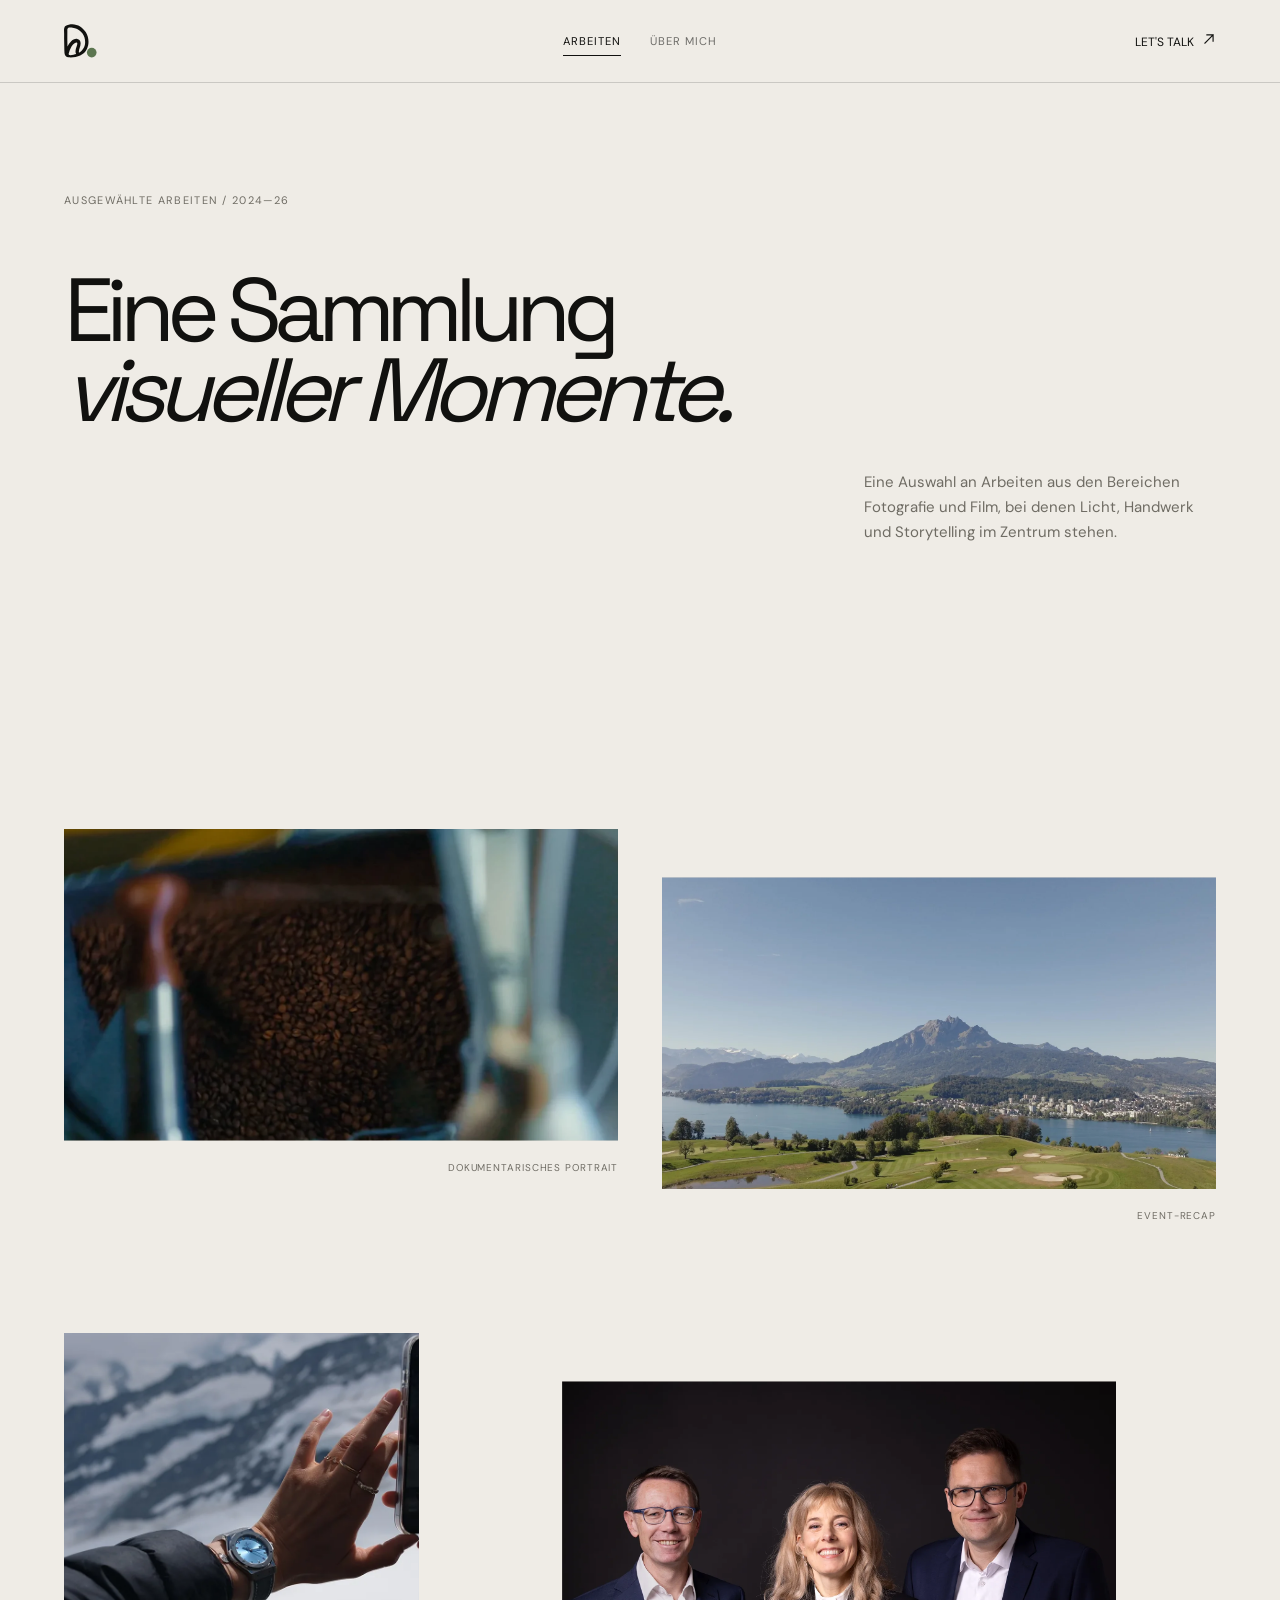
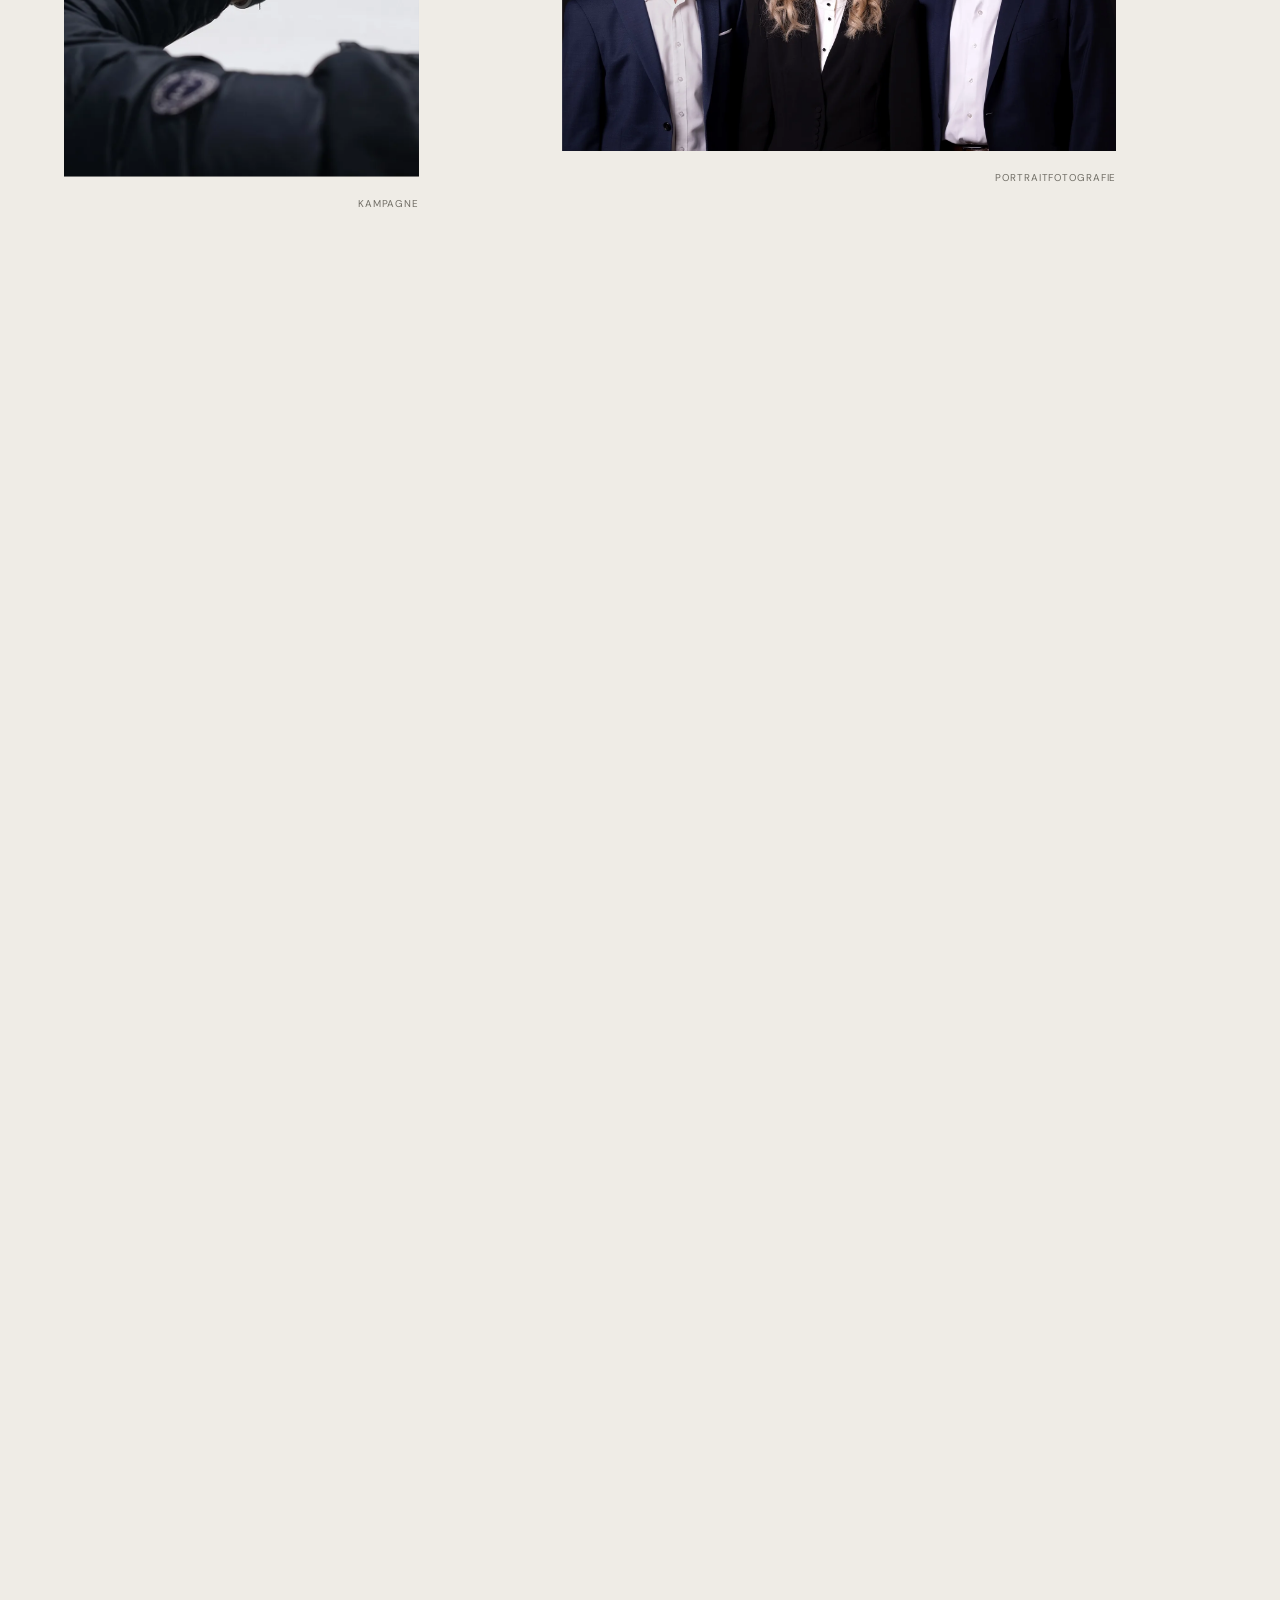
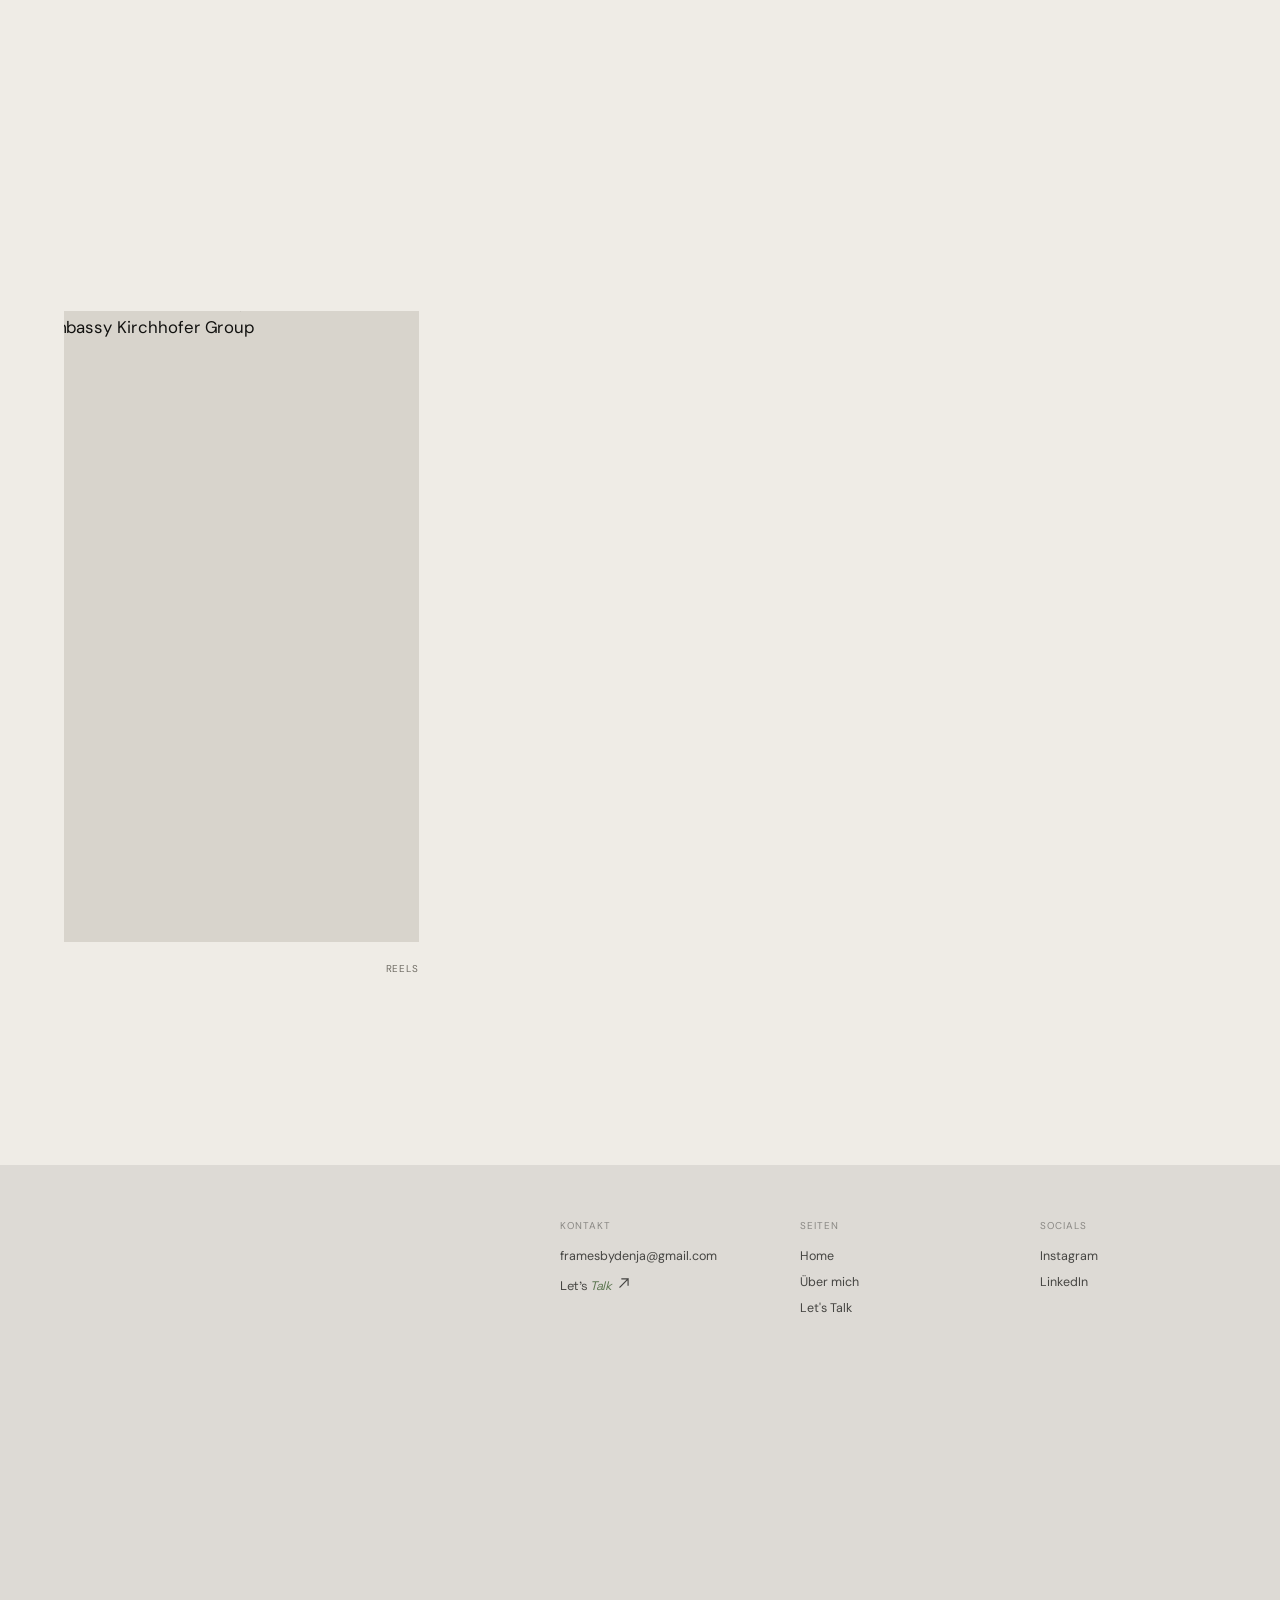
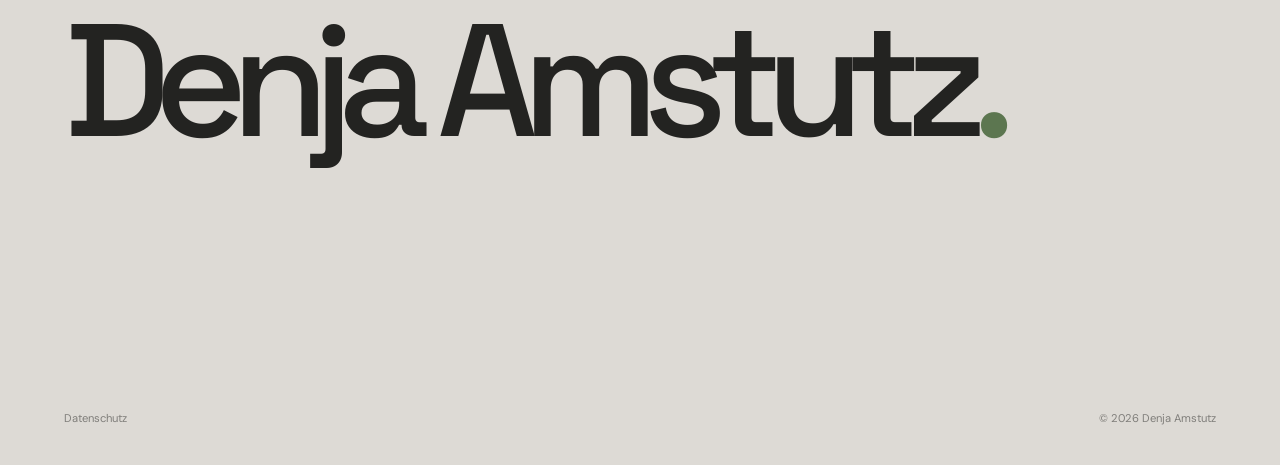
==== commit 30fe22cc: "Neues Logo und Let’s-Talk-Handschrift in Header, Favicon und Hover. Co-authored-by: Cursor <cursorag" ====
--- a/arbeiten/index.html
+++ b/arbeiten/index.html
@@ -14,7 +14,7 @@
 </head>
 <body class="arbeiten-page" id="top">
   <header class="site-header">
-    <a class="wordmark" href="../" aria-label="Startseite">DA<span>.</span></a>
+    <a class="wordmark" href="../" aria-label="Startseite"><svg class="wordmark__logo" viewBox="0 0 869.09 889.33" fill="none" aria-hidden="true" width="32" height="33"><path fill="currentColor" fill-rule="evenodd" d="M106.39,885.95c-60.93-21.79-87.94-51.83-93.45-115.5-5.7-61.97-3.38-124.25-5.73-185.65-2.22-58.83-1.58-123.36-3.9-181.35-1.78-50.77.99-100.91,0-152.47.25-67.28-18.04-154.12,35.63-199.95C89.04,12.24,160.2.9,222.88.5c147.4,1.63,283.98,92.95,360.9,215.67,80.02,132.18,95.51,310.2,27.35,450.16-91.32,186.52-291.08,234.69-504.3,219.77L106.39,885.95Z M442.95,505.19c-2.18-58.5-37.06-101.72-86.85-110.17-61.57-10.45-122.4,23.99-169.51,69.21-38.15,36.59-70.47,79.83-94.31,130.06l-2.37-119.39c-2.5-106.21-.3-186.81-.52-289.52l-.2-51.04c16.01-70.29,130.35-42.87,204.3-22.14,78.74,22.04,149.06,71.78,201.17,140.78,49.78,65.95,71.15,149.26,69.47,234.69-2.39,122.58-69.2,217.6-164.1,275.37C380.83,679.23,446.8,608.67,442.95,505.19Z M329.91,614.32c-18.88,57.92-37.48,129.81-6.32,183.45-60.31,19.2-209.2,60.91-199.22-7.46,16.83-68.83,41.44-132.08,76.05-190.91,23.82-40.52,53.05-75.21,92.65-95.32,16.95-8.62,37.36-16.08,55-8.13C367.14,504.52,341,580.33,329.91,614.32Z"/><circle class="wordmark__dot" cx="740.1" cy="760.34" r="128.5"/></svg></a>
     <nav class="main-nav" aria-label="Hauptnavigation">
       <a class="nav-link is-active" href="./" aria-current="page">Arbeiten</a>
       <a class="nav-link" href="../ueber-mich/">Über mich</a>
--- a/css/style.css
+++ b/css/style.css
@@ -38,8 +38,23 @@
 .section-pad { padding-left: var(--page-pad); padding-right: var(--page-pad); }
 .site-header { align-items: center; display: grid; grid-template-columns: 1fr auto 1fr; height: 5.2rem; padding: 0 var(--page-pad); position: relative; z-index: 5; }
 .site-header--overlay { color: var(--white); position: absolute; top: 0; width: 100%; }
-.wordmark { font-family: var(--display); font-size: 1.55rem; font-weight: 600; justify-self: start; letter-spacing: -.08em; }
-.wordmark span { color: var(--accent); }
+.wordmark {
+  align-items: center;
+  color: var(--ink);
+  display: inline-flex;
+  height: 2.1rem;
+  justify-self: start;
+  position: relative;
+  width: 2.05rem;
+}
+.wordmark__logo {
+  display: block;
+  height: 100%;
+  width: auto;
+}
+.wordmark__dot { fill: var(--accent); }
+.site-header--overlay .wordmark { color: var(--white); }
+body.is-menu-open .site-header--overlay .wordmark { color: var(--ink); }
 .main-nav { display: flex; gap: 1.8rem; justify-self: center; }
 .nav-link { color: rgba(17, 17, 15, .7); font-size: .7rem; letter-spacing: .09em; position: relative; text-transform: uppercase; }
 .site-header--overlay .nav-link,
@@ -73,10 +88,10 @@
 }
 .header-contact__script,
 .page-footer__cta-script {
-  aspect-ratio: 2021 / 301;
+  aspect-ratio: 1331.3 / 426.23;
   background: currentColor;
-  mask: url("../assets/images/Lets_Talk_Handschrift_LochbeiA.svg") center / contain no-repeat;
-  -webkit-mask: url("../assets/images/Lets_Talk_Handschrift_LochbeiA.svg") center / contain no-repeat;
+  mask: url("../assets/images/Lets_Talk_Handschrif.svg") center / contain no-repeat;
+  -webkit-mask: url("../assets/images/Lets_Talk_Handschrif.svg") center / contain no-repeat;
   opacity: 0;
   pointer-events: none;
   position: absolute;
@@ -89,11 +104,13 @@
   top: 50%;
   transform: translateY(-42%);
 }
-.header-contact:hover .header-contact__label { opacity: 0; }
-.header-contact:hover .header-contact__label .icon-arrow { transform: translate(3px, -3px); }
-.header-contact:hover .header-contact__script { opacity: 1; }
-.header-contact:hover { color: var(--accent); }
-.site-header--overlay .header-contact:hover { color: var(--accent); }
+@media (hover: hover) and (pointer: fine) {
+  .header-contact:hover .header-contact__label { opacity: 0; }
+  .header-contact:hover .header-contact__label .icon-arrow { transform: translate(3px, -3px); }
+  .header-contact:hover .header-contact__script { opacity: 1; }
+  .header-contact:hover { color: var(--accent); }
+  .site-header--overlay .header-contact:hover { color: var(--accent); }
+}
 .text-link span { display: inline-block; transition: transform .3s var(--ease); }
 .text-link:hover span { transform: translate(3px, -3px); }
 .icon-arrow {
@@ -417,11 +434,13 @@
   top: 50%;
   transform: translateY(-42%);
 }
-.page-footer__cta:hover { color: var(--accent); }
-.page-footer__cta:hover .page-footer__cta-label { opacity: 0; }
-.page-footer__cta:hover .page-footer__cta-label em { color: inherit; }
-.page-footer__cta:hover .page-footer__cta-label .icon-arrow { transform: translate(3px, -3px); }
-.page-footer__cta:hover .page-footer__cta-script { opacity: 1; }
+@media (hover: hover) and (pointer: fine) {
+  .page-footer__cta:hover { color: var(--accent); }
+  .page-footer__cta:hover .page-footer__cta-label { opacity: 0; }
+  .page-footer__cta:hover .page-footer__cta-label em { color: inherit; }
+  .page-footer__cta:hover .page-footer__cta-label .icon-arrow { transform: translate(3px, -3px); }
+  .page-footer__cta:hover .page-footer__cta-script { opacity: 1; }
+}
 .page-footer__mark {
   color: var(--white);
   display: block;
@@ -803,7 +822,7 @@
     padding-bottom: .85rem;
     padding-top: .85rem;
   }
-  .wordmark { font-size: 1.25rem; position: relative; z-index: 41; }
+  .wordmark { height: 1.75rem; position: relative; width: 1.7rem; z-index: 41; }
   .main-nav,
   .header-contact,
   .header-spacer { display: none; }
@@ -1215,7 +1234,18 @@
 .float-nav__link:hover,
 .float-nav__link:focus-visible { background: rgba(243, 241, 236, .1); color: #f3f1ec; outline: 0; }
 .float-nav__link.is-active { background: rgba(243, 241, 236, .12); color: #f3f1ec; }
-.float-nav__home { font-family: var(--display); font-size: 1rem; font-weight: 600; letter-spacing: -.06em; padding-inline: .9rem; text-transform: none; }
+.float-nav__home {
+  align-items: center;
+  color: #f3f1ec;
+  display: inline-flex;
+  height: 2.55rem;
+  justify-content: center;
+  padding-inline: .85rem;
+  text-transform: none;
+  width: auto;
+}
+.float-nav__home .wordmark__logo { display: block; height: 1.85rem; width: auto; }
+.float-nav__home .wordmark__dot { fill: var(--accent); }
 .float-nav__cta { background: #f3f1ec; color: #11110f; margin-left: .25rem; }
 .float-nav__cta:hover,
 .float-nav__cta:focus-visible { background: var(--accent); color: #fff; }
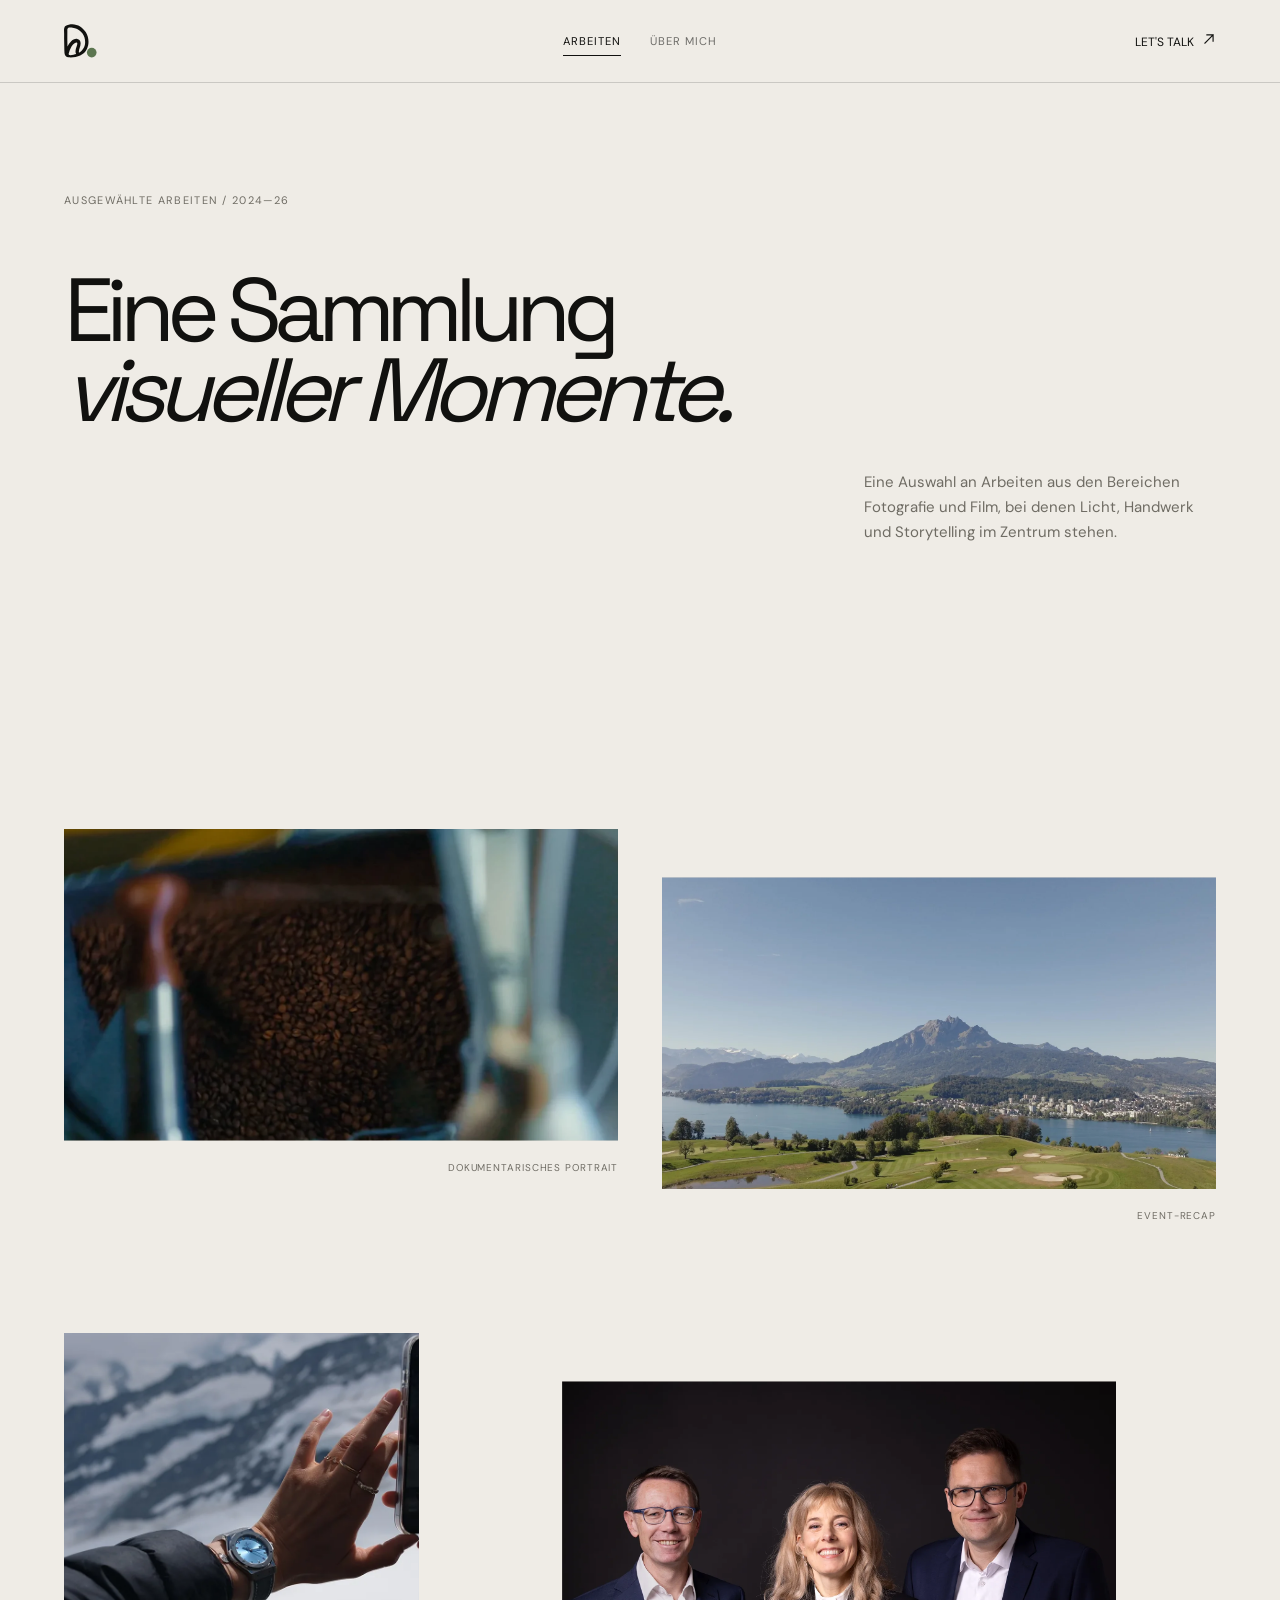
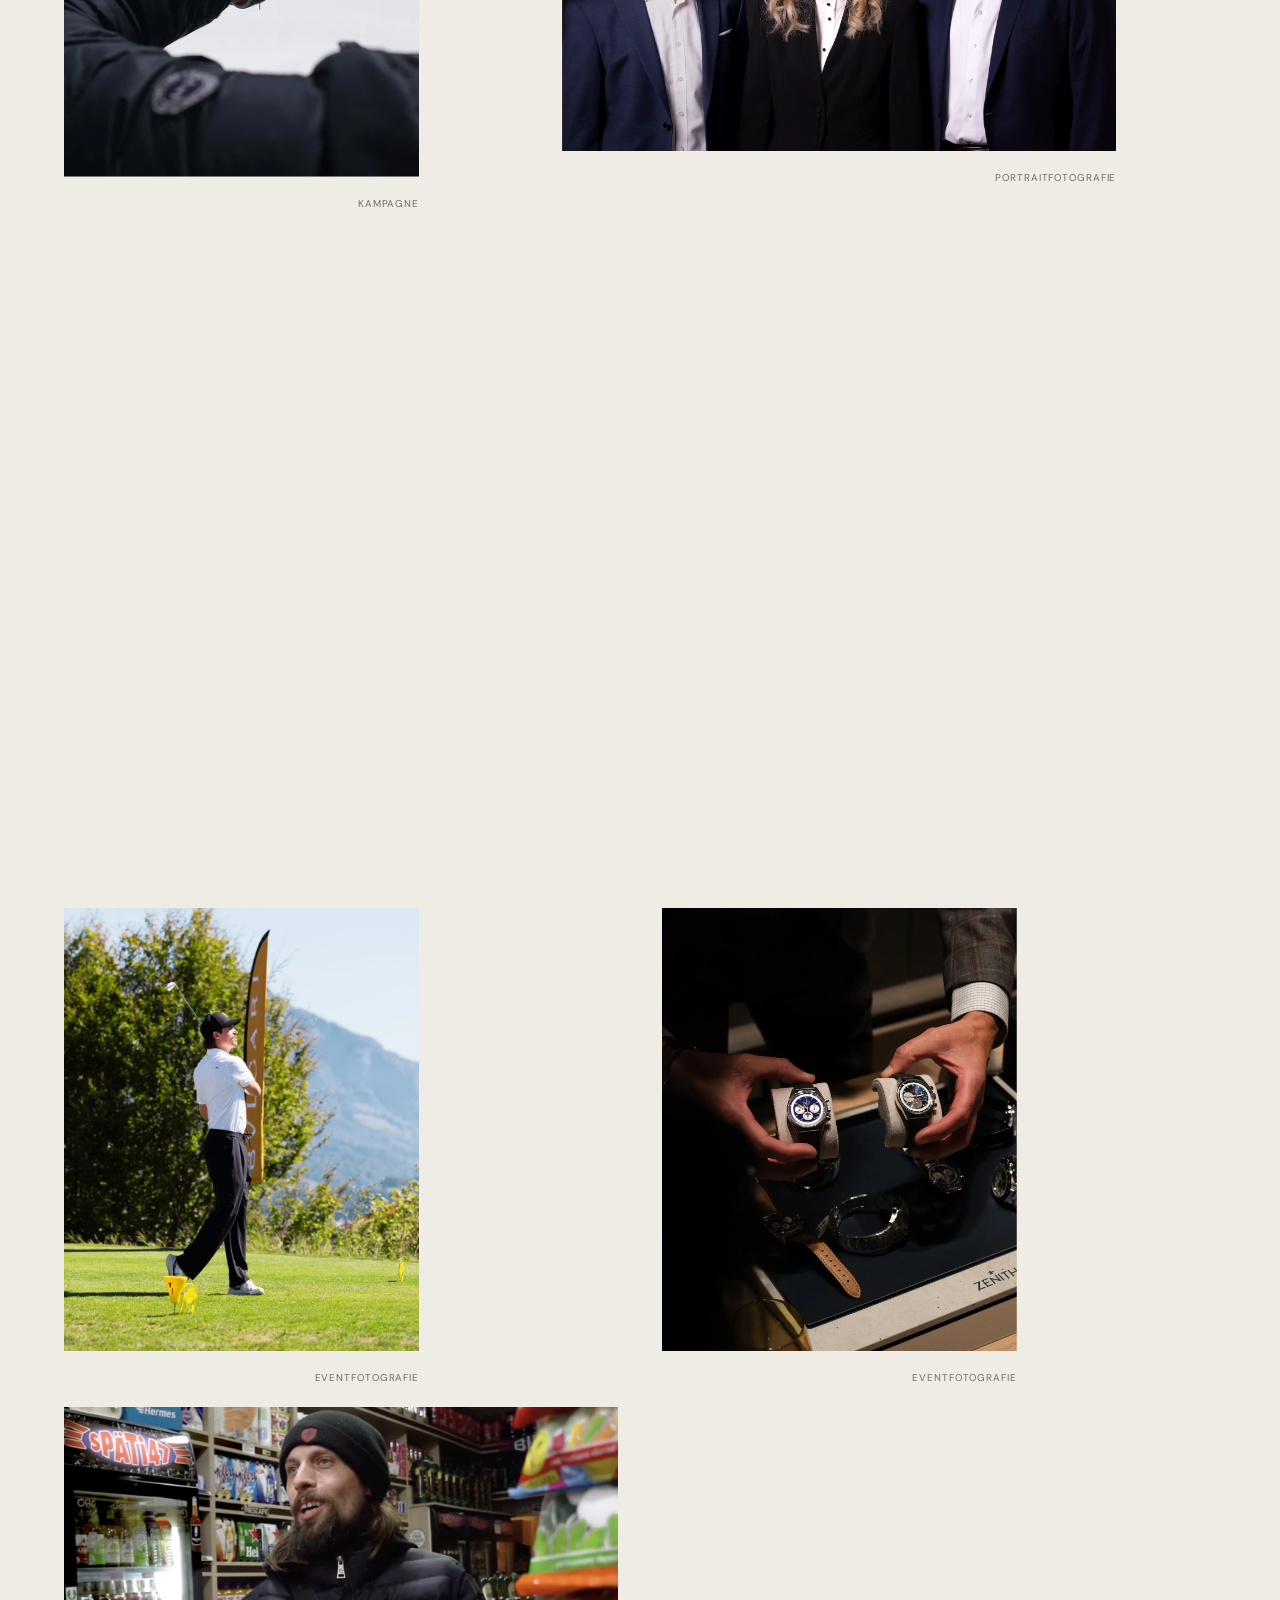
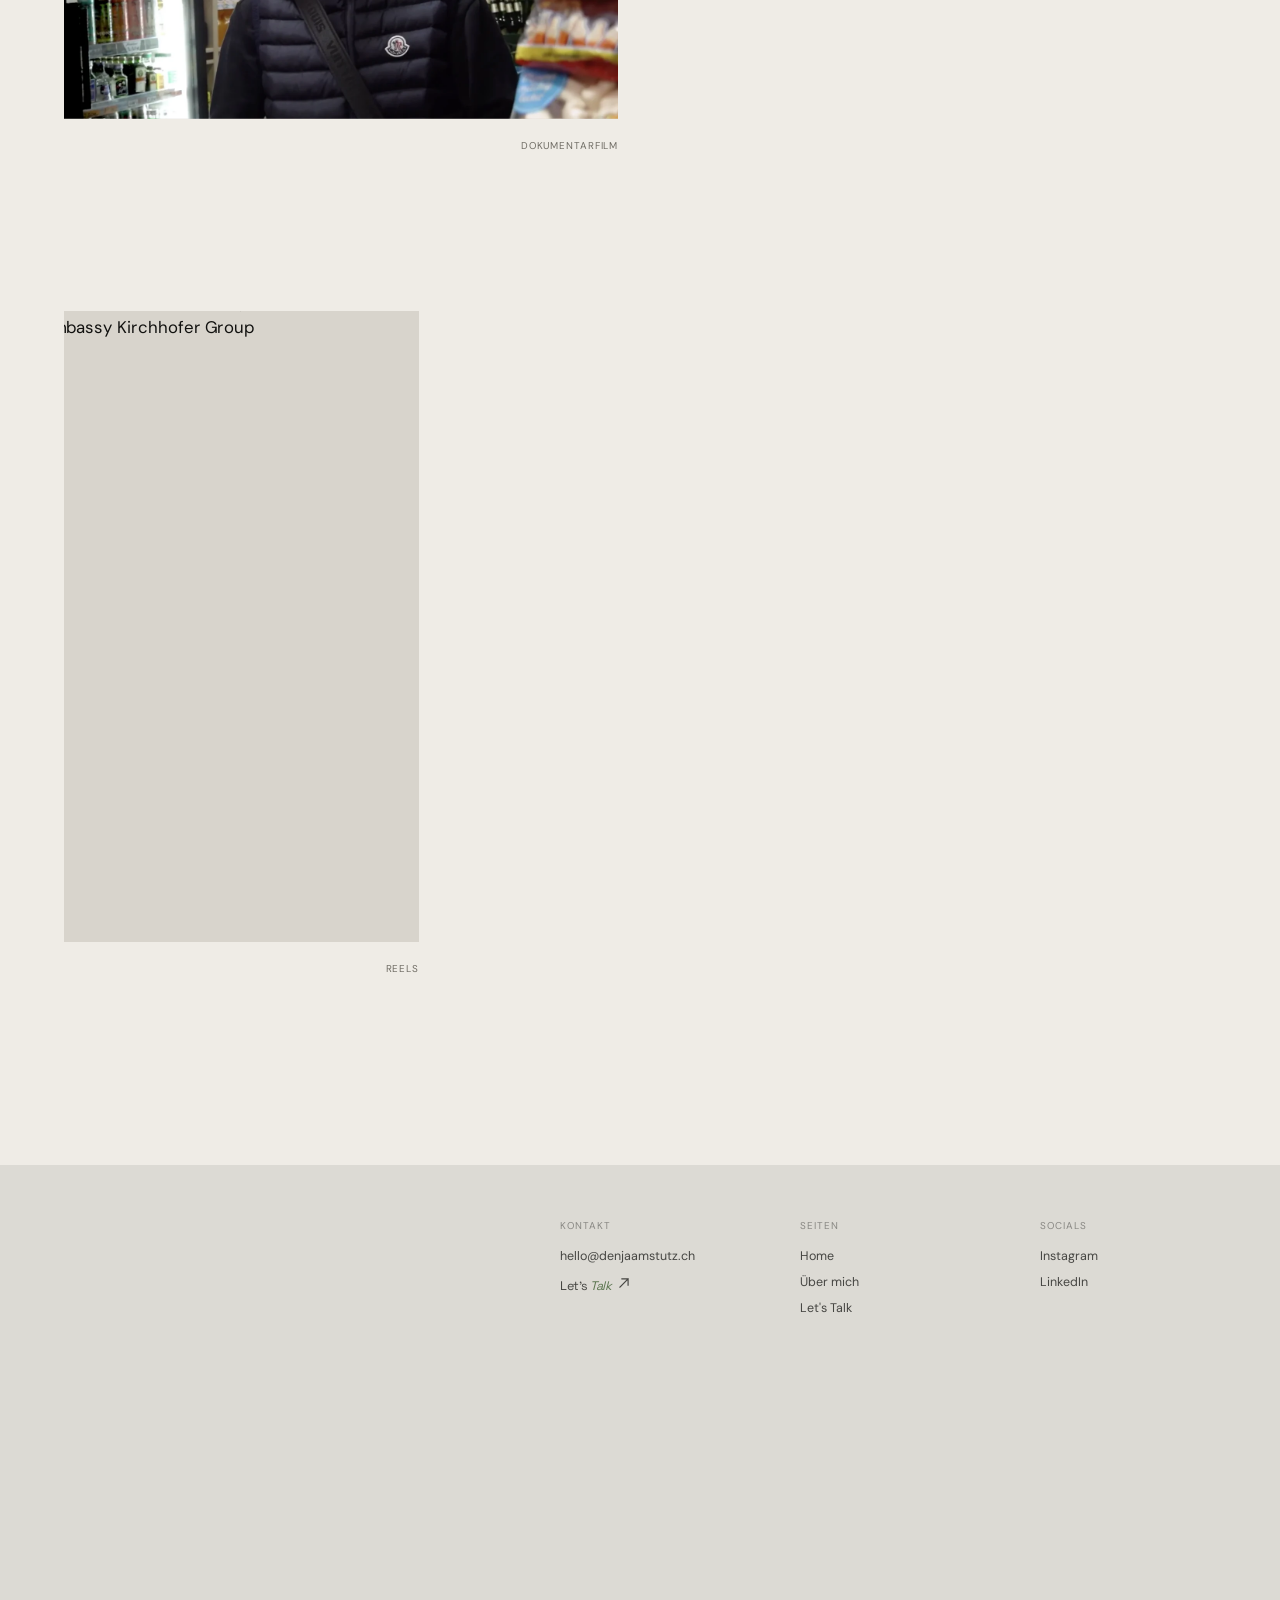
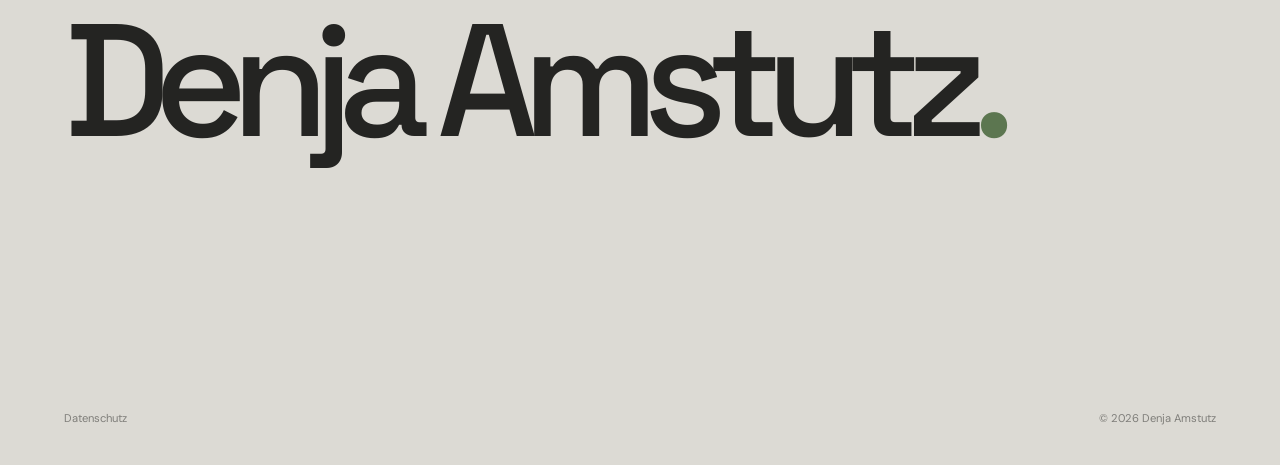
==== commit 8f71162b: "Unterschrift-Animation im Danke-Popup, neue E-Mail und Doku-Screenshots. Co-authored-by: Cursor <cur" ====
--- a/arbeiten/index.html
+++ b/arbeiten/index.html
@@ -29,7 +29,7 @@
       <a class="mobile-menu__link" href="../kontakt/">Let's Talk</a>
     </nav>
     <div class="mobile-menu__bar">
-      <a class="text-link" href="mailto:framesbydenja@gmail.com">framesbydenja@gmail.com</a>
+      <a class="text-link" href="mailto:hello@denjaamstutz.ch">hello@denjaamstutz.ch</a>
       <a class="text-link" href="https://www.instagram.com/framesbydenja/" target="_blank" rel="noreferrer">Instagram</a>
     </div>
   </div>
@@ -162,7 +162,7 @@
       <div class="page-footer__meta">
         <div class="page-footer__col">
           <p class="page-footer__label">Kontakt</p>
-          <a class="page-footer__mail" href="mailto:framesbydenja@gmail.com">framesbydenja@gmail.com <span>E-Mail</span></a>
+          <a class="page-footer__mail" href="mailto:hello@denjaamstutz.ch">hello@denjaamstutz.ch <span>E-Mail</span></a>
           <a class="page-footer__cta" href="../kontakt/"><span class="page-footer__cta-label">Let's <em>Talk</em> <span class="icon-arrow" aria-hidden="true"></span></span><span class="page-footer__cta-script" aria-hidden="true"></span></a>
           <a class="page-footer__ig" href="https://www.instagram.com/framesbydenja/" target="_blank" rel="noreferrer">@framesbydenja <span>Instagram</span></a>
         </div>
--- a/css/style.css
+++ b/css/style.css
@@ -144,7 +144,6 @@
 .hero h1 { font-family: var(--display); font-size: clamp(3rem, 6.4vw, 6.4rem); font-weight: 400; letter-spacing: -.075em; line-height: .93; margin-bottom: 0; }
 em { font-style: italic; }
 .hero h1 em { color: #fff; text-align: right; }
-.hero__move { -webkit-text-fill-color: transparent; -webkit-text-stroke: clamp(1.5px, .018em, 3px) #fff; color: transparent; letter-spacing: -.04em; }
 .page-title em { color: inherit; }
 
 .home-page { --footer-reveal: 100svh; }
@@ -199,7 +198,14 @@
 .home-works__grid { display: grid; gap: clamp(2rem, 4vw, 3.5rem) clamp(1.25rem, 2.2vw, 2rem); grid-template-columns: repeat(3, minmax(0, 1fr)); }
 .home-work { color: inherit; display: block; }
 .home-work--mobile { display: none; }
-.home-work__media { aspect-ratio: 16 / 9; background: #d8d4cc; overflow: hidden; position: relative; }
+.home-work__media {
+  aspect-ratio: 16 / 9;
+  background: #d8d4cc;
+  isolation: isolate;
+  overflow: hidden;
+  position: relative;
+  transform: translateZ(0);
+}
 .home-work__media video { height: 100%; inset: 0; object-fit: cover; position: absolute; width: 100%; }
 .home-work__media img { height: 100%; object-fit: cover; position: relative; transition: filter 1.35s var(--ease), opacity .45s var(--ease), transform 1.35s var(--ease); width: 100%; z-index: 1; }
 .home-work:hover .home-work__media img { filter: brightness(.84) saturate(1.04); transform: scale(1.035); }
@@ -1259,8 +1265,7 @@
 .thanks.is-open .thanks__panel { clip-path: inset(0 round var(--lb-radius)); }
 .thanks__eyebrow,
 .thanks__title,
-.thanks__text,
-.thanks__script { opacity: 0; transform: translateY(.9rem); transition: opacity .7s var(--ease), transform .7s var(--ease); }
+.thanks__text { opacity: 0; transform: translateY(.9rem); transition: opacity .7s var(--ease), transform .7s var(--ease); }
 .thanks.is-open :is(.thanks__eyebrow, .thanks__title, .thanks__text) { opacity: 1; transform: none; }
 .thanks.is-open .thanks__eyebrow { transition-delay: .35s; }
 .thanks.is-open .thanks__title { transition-delay: .45s; }
@@ -1268,11 +1273,49 @@
 .thanks__eyebrow { color: rgba(243, 241, 236, .55); font-size: .62rem; letter-spacing: .14em; margin: 0 0 1.2rem; text-transform: uppercase; }
 .thanks__title { font-family: var(--display); font-size: clamp(2.2rem, 6vw, 3.6rem); font-weight: 400; letter-spacing: -.07em; line-height: 1; margin: 0 0 1.2rem; }
 .thanks__text { color: rgba(243, 241, 236, .75); font-size: .92rem; line-height: 1.6; margin: 0; max-width: 26rem; }
-.thanks__script { aspect-ratio: 1004.35 / 749.91; display: block; height: clamp(4.5rem, 11vw, 6rem); margin-top: 1.8rem; opacity: 1; transform: none; transition: none; width: auto; }
+.thanks__script-wrap {
+  margin-top: 1.8rem;
+}
+.thanks__script {
+  aspect-ratio: 1003.35 / 751.46;
+  color: var(--accent);
+  display: block;
+  height: clamp(4.5rem, 11vw, 6rem);
+  overflow: visible;
+  width: auto;
+}
+.thanks__mask-path {
+  fill: none;
+  stroke: #fff;
+  stroke-dasharray: 1;
+  stroke-dashoffset: 1;
+  stroke-linecap: round;
+  stroke-linejoin: round;
+  stroke-miterlimit: 10;
+  stroke-width: 25;
+}
+.thanks.is-open .thanks__mask-path {
+  animation: thanks-write 2.6s ease-in-out 1.1s forwards;
+}
+.thanks.is-open .thanks__mask-path--dot {
+  animation-delay: 3.45s;
+  animation-duration: .4s;
+}
+.thanks__script.is-drawn .thanks__mask-path {
+  animation: none;
+  stroke-dashoffset: 0;
+}
+@keyframes thanks-write {
+  to { stroke-dashoffset: 0; }
+}
 .thanks__close { align-items: center; background: none; border: 1px solid rgba(243, 241, 236, .2); border-radius: 50%; color: inherit; cursor: pointer; display: flex; font-size: 1.4rem; height: 2.5rem; justify-content: center; line-height: 1; position: absolute; right: 1rem; top: 1rem; transition: background .3s var(--ease); width: 2.5rem; }
 .thanks__close:hover,
 .thanks__close:focus-visible { background: rgba(243, 241, 236, .12); outline: 0; }
-@media (prefers-reduced-motion: reduce) { .thanks__panel, .thanks__script { clip-path: none !important; transition: none; } .thanks__eyebrow, .thanks__title, .thanks__text { transform: none; } }
+@media (prefers-reduced-motion: reduce) {
+  .thanks__panel { clip-path: none !important; transition: none; }
+  .thanks__eyebrow, .thanks__title, .thanks__text { transform: none; }
+  .thanks__mask-path { animation: none !important; stroke-dashoffset: 0; }
+}
 
 /* Hero-Titel: erster Block oben links, zweiter Block unten rechts */
 .hero__content { height: 100%; max-width: none; padding-top: clamp(6.5rem, 12vw, 8.5rem); right: 0; top: 0; }
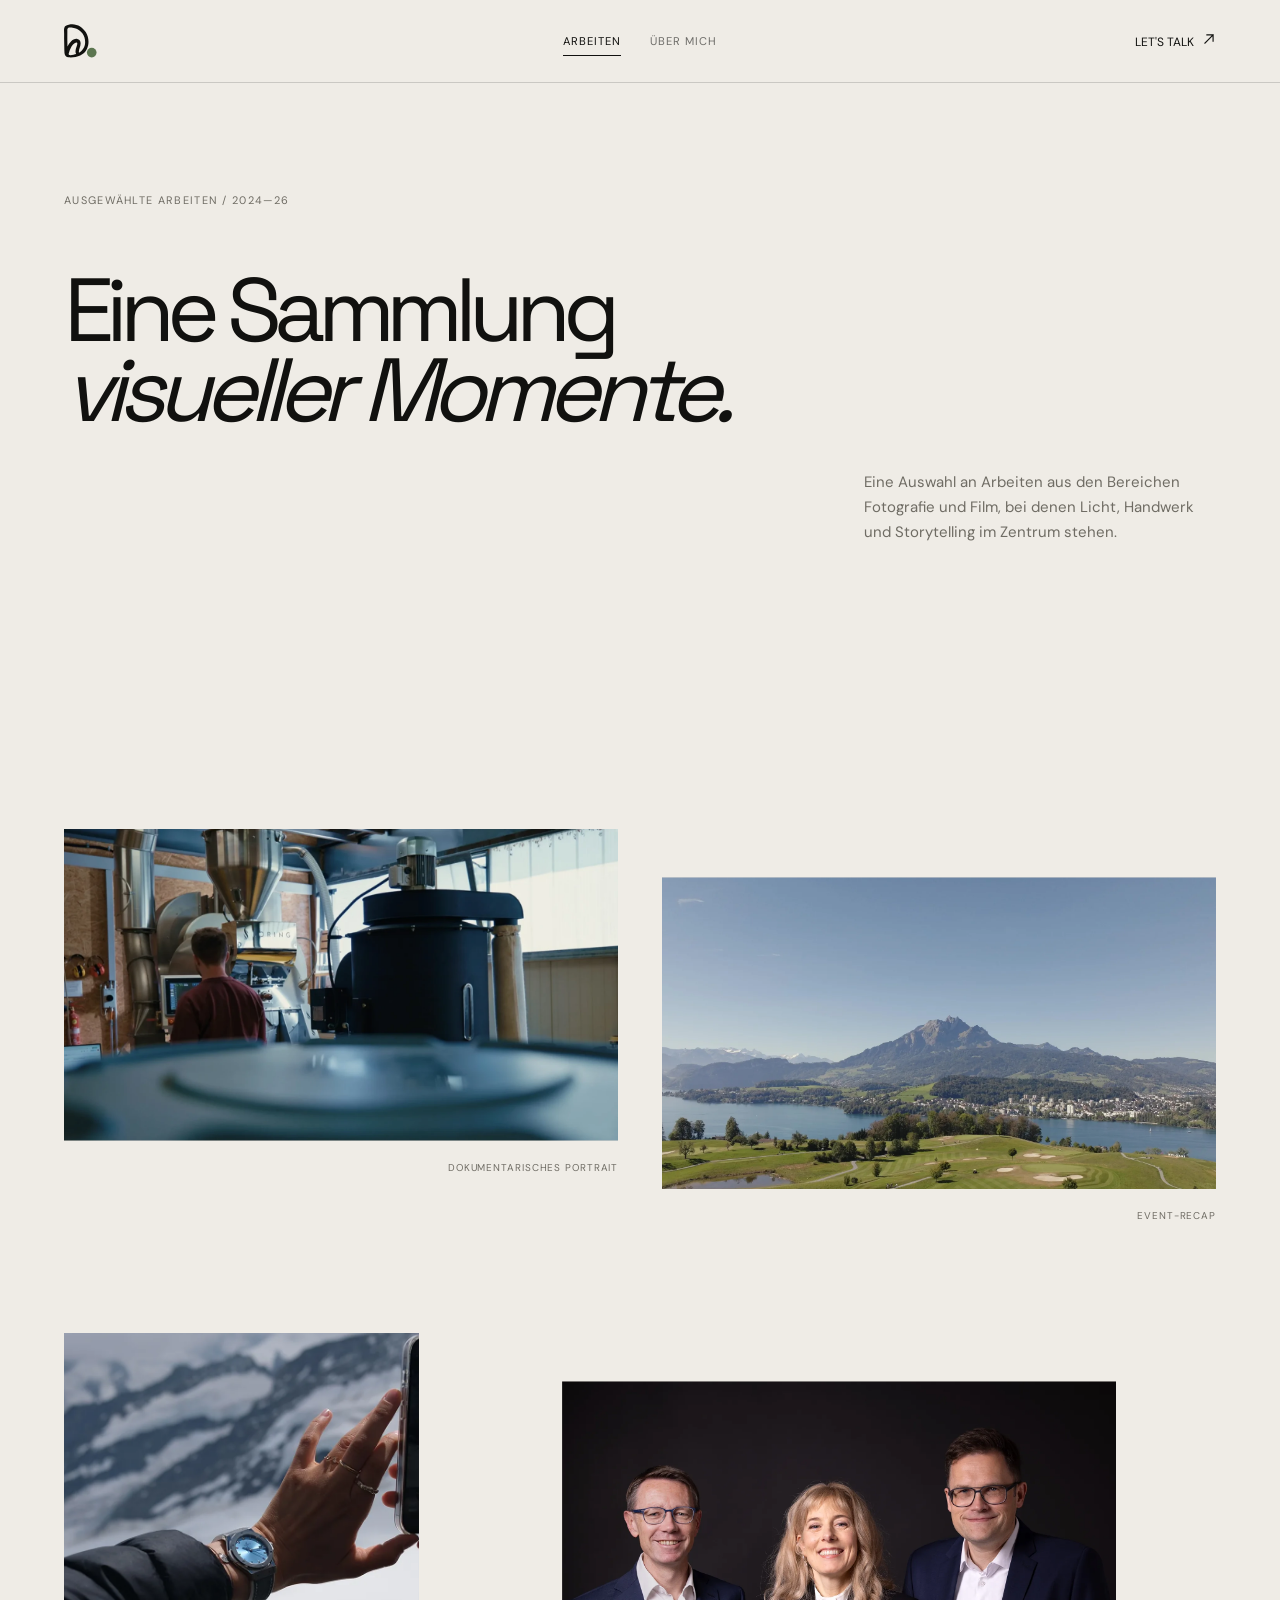
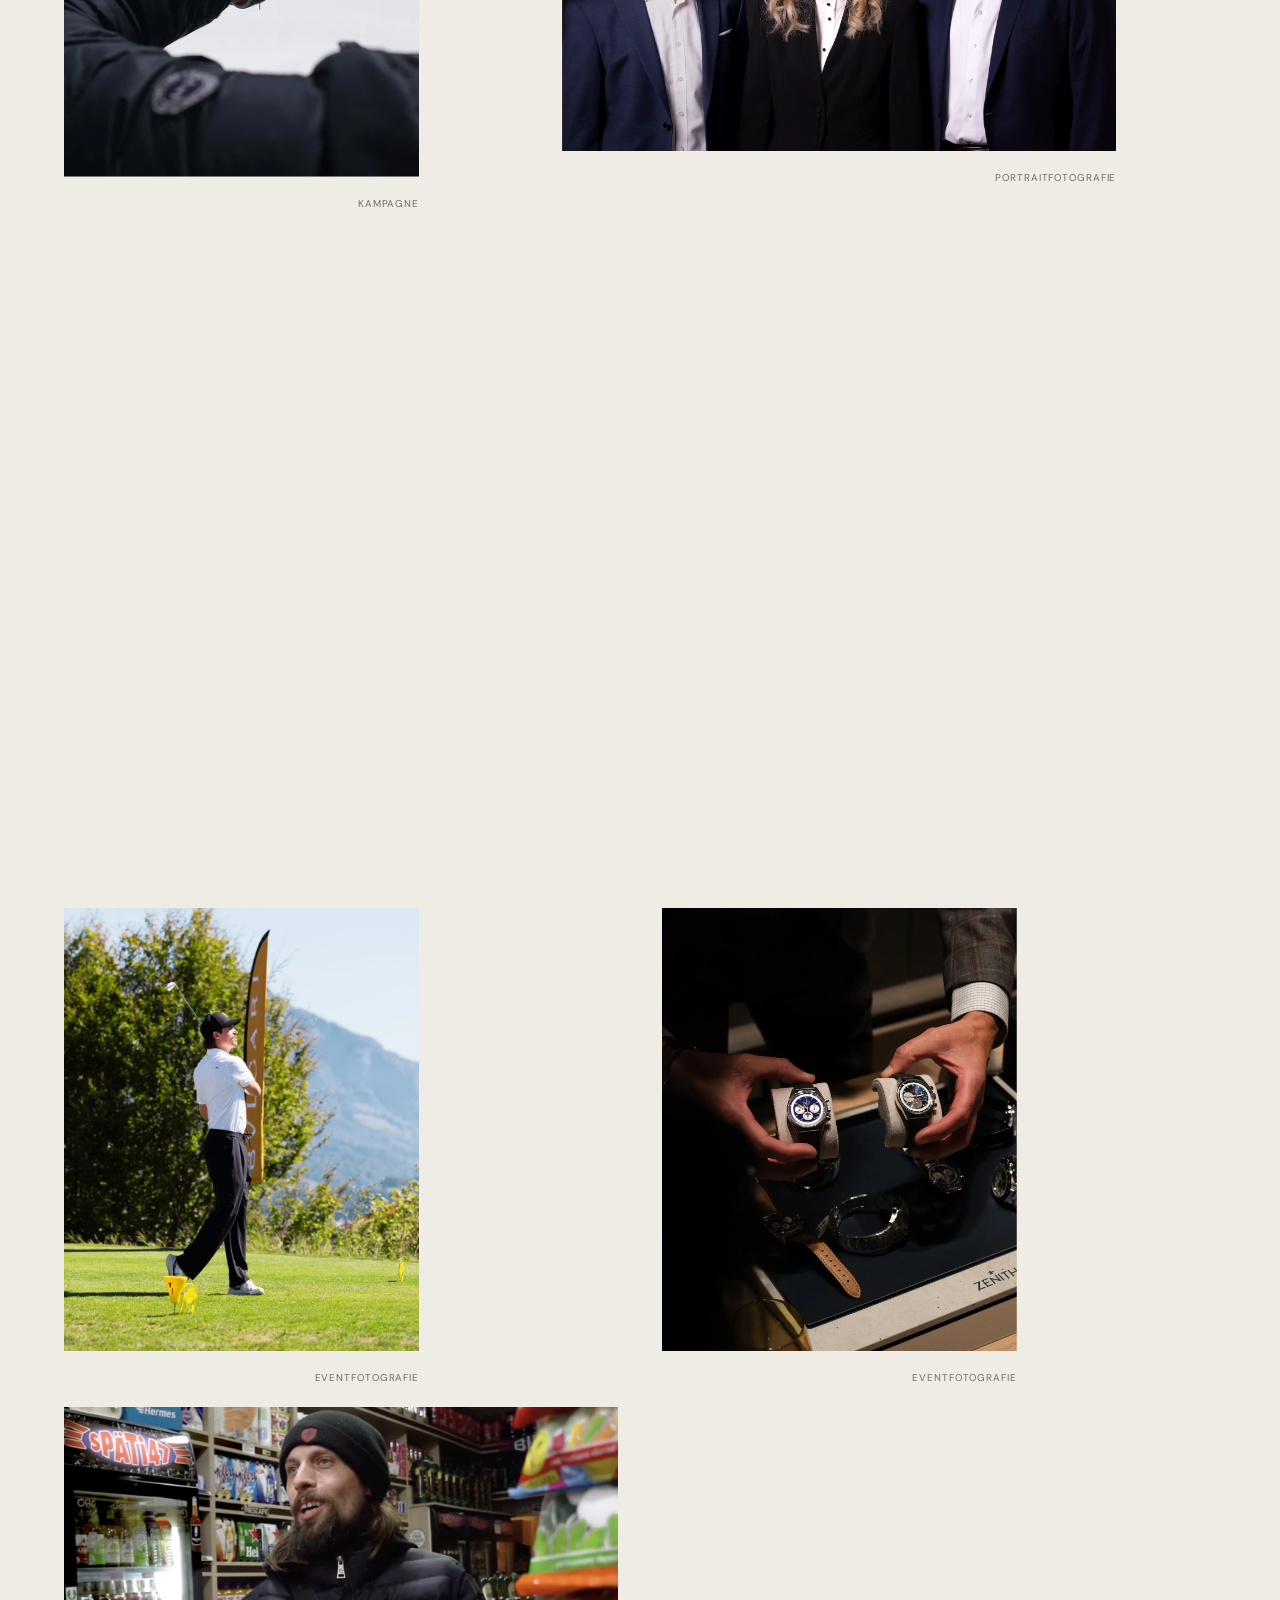
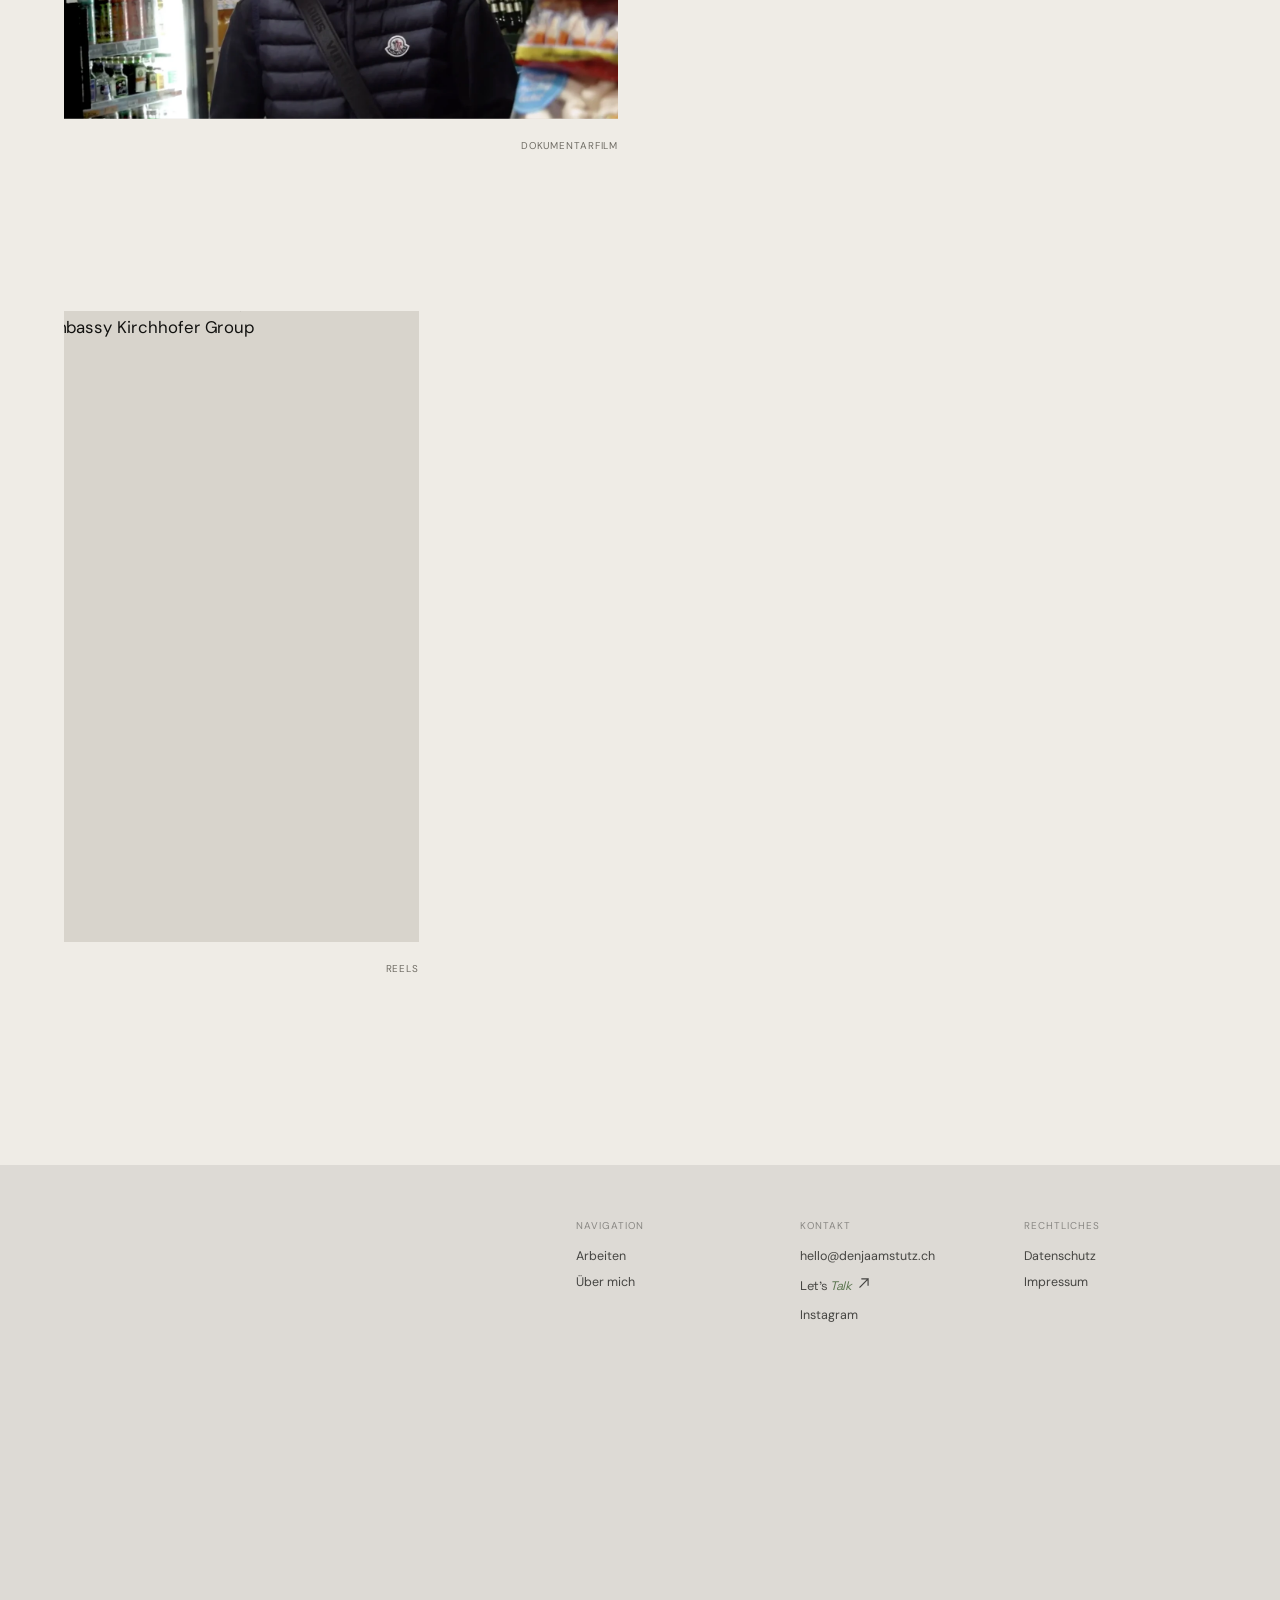
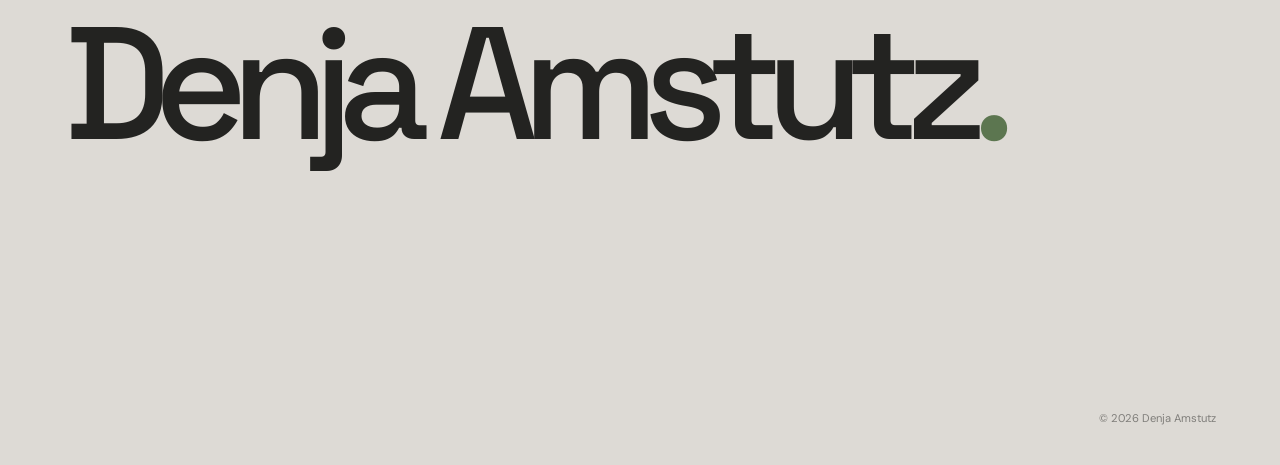
==== commit 1208f0b8: "Footer neu strukturiert, Projekt-Deep-Links und Simon-Hover-Vorschau. Co-authored-by: Cursor <cursor" ====
--- a/arbeiten/index.html
+++ b/arbeiten/index.html
@@ -51,36 +51,36 @@
       </div>
 
       <div class="project-grid">
-        <article class="project-card project-card--wide reveal" data-category="storytelling">
-          <a href="#" class="project-card__media" data-lightbox data-gallery="https://www.youtube.com/embed/t-DohLAX7yw|../assets/images/Still_Simons_Kaffee_Baum-2048x1152.webp|../assets/images/Still_Simons_Kaffee_Loring-2048x1152.webp|../assets/images/Still_Simons_Kaffee_Cover.webp|../assets/images/Still_Simons_Kaffee_Coffee-2048x1152.webp|../assets/images/Still_Simons_Kaffee_Weitwinkel-2048x1152.webp|../assets/images/Still_Simons_Kaffee_Close-2048x1152.webp|../assets/images/Still_Simons_Kaffee_Drone-2048x1152.webp|../assets/images/Still_Simons_Kaffee_Maschine-2048x1152.webp|../assets/images/Still_Simons_Kaffee_Rohe-Bohne-2048x1152.webp" data-captions="Simons Kaffee Video|Baum vor dem Haus|An der Loring-Röstmaschine|Bohnen in der Rösterei|Geröstete Bohnen|Rösterei im Weitwinkel|Bohnen in Bewegung|Landschaft mit Viadukt|Espresso beziehen|Rohkaffee im Sack" aria-label="Beim Kaffee mit Simon öffnen"><img src="../assets/images/Still_Simons_Kaffee_Cover.webp" alt="Geröstete Kaffeebohnen in Bewegung, Still aus dem Film Beim Kaffee mit Simon" loading="lazy"><div class="project-card__overlay"><span>Film ansehen <span class="icon-arrow" aria-hidden="true"></span></span></div></a>
+        <article id="simons-kaffee" class="project-card project-card--wide reveal" data-category="storytelling">
+          <a href="#" class="project-card__media" data-lightbox data-gallery="https://www.youtube.com/embed/t-DohLAX7yw|../assets/images/Still_Simons_Kaffee_Baum-2048x1152.webp|../assets/images/Still_Simons_Kaffee_Loring-2048x1152.webp|../assets/images/Still_Simons_Kaffee_Cover.webp|../assets/images/Still_Simons_Kaffee_Coffee-2048x1152.webp|../assets/images/Still_Simons_Kaffee_Weitwinkel-2048x1152.webp|../assets/images/Still_Simons_Kaffee_Close-2048x1152.webp|../assets/images/Still_Simons_Kaffee_Drone-2048x1152.webp|../assets/images/Still_Simons_Kaffee_Maschine-2048x1152.webp|../assets/images/Still_Simons_Kaffee_Rohe-Bohne-2048x1152.webp" data-captions="Simons Kaffee Video|Baum vor dem Haus|An der Loring-Röstmaschine|Bohnen in der Rösterei|Geröstete Bohnen|Rösterei im Weitwinkel|Bohnen in Bewegung|Landschaft mit Viadukt|Espresso beziehen|Rohkaffee im Sack" aria-label="Beim Kaffee mit Simon öffnen"><img src="../assets/images/Still_Simons_Kaffee_Cover.webp" alt="Simon an der Loring-Röstmaschine in der Rösterei Frutigen" loading="lazy"><div class="project-card__overlay"><span>Film ansehen <span class="icon-arrow" aria-hidden="true"></span></span></div></a>
           <div class="project-card__meta"><h3>Simons Kaffee Rösterei</h3><span>Dokumentarisches Portrait</span></div>
           <div class="project-card__description">
             <p>Dieses Kurzporträt begleitet Simon Inniger in seiner Rösterei in Frutigen und zeigt den Weg der Bohne vom Ursprung bis in die Tasse. Ein Film über Leidenschaft und die Kunst, das volle Potenzial eines Naturprodukts auszuschöpfen.</p>
           </div>
         </article>
-        <article class="project-card project-card--wide reveal" data-category="social">
+        <article id="bvlgari" class="project-card project-card--wide reveal" data-category="social">
           <a href="#" class="project-card__media" data-lightbox data-gallery="https://youtu.be/G8EKUMxdygM|../assets/images/Still_Bvlgari-Fahne.webp|../assets/images/Still_Bvlgari-Harfe.webp|../assets/images/Still_Bvlgari_Start-2048x1152.webp|../assets/images/Still_Bvlgari_Abschuss.webp|../assets/images/Still_Bvlgari_Empfang.webp|../assets/images/Still_Bvlgari-Buehne.webp" data-captions="Bvlgari Event Recap|Fahne auf dem Green|Harfe|Golfplatz mit See|Abschlag von oben|Empfang aus der Luft|Bvlgari-Bühne" aria-label="Bvlgari Event Recap in Meggen öffnen"><img src="../assets/images/Still_Bvlgari_Start-2048x1152.webp" alt="Golfplatz mit See und Pilatus, Still vom Bvlgari Event in Meggen" loading="lazy"><div class="project-card__overlay"><span>Film ansehen <span class="icon-arrow" aria-hidden="true"></span></span></div></a>
           <div class="project-card__meta"><h3>Bvlgari Golf Turnier 2026</h3><span>Event-Recap</span></div>
           <p class="project-card__description">Für das Bvlgari Golfturnier in Meggen stand die Atmosphäre im Zentrum meiner filmischen Arbeit. Anstatt ein klassisches Event-Protokoll abzuarbeiten, fängt das Video die feinen Nuancen des Tages ein: das sanfte Licht auf dem Green, die ruhigen Momente zwischen den Abschlägen und die weite Sicht über den Vierwaldstättersee bis zum Pilatus. Es ist ein visuelles Recap, das dem Nachmittag Raum zum Atmen gibt.</p>
         </article>
-        <article class="project-card reveal" data-category="photography">
+        <article id="hublot" class="project-card reveal" data-category="photography">
           <a href="#" class="project-card__media" data-lightbox data-gallery="https://player.vimeo.com/video/1190081965?h=e121f7dfa5|../assets/images/Special_Edition_Hublot_4.webp|../assets/images/Special_Edition_Hublot_6.webp|../assets/images/Special_Edition_Hublot_3.webp|../assets/images/Special_Edition_Hublot_7.webp|../assets/images/Special_Edition_Hublot_1.webp" data-captions="Kampagnenfilm|Im Schnee|Eisblau|In der Box|Winterlicht|Reflexion" aria-label="Special Edition öffnen"><img src="../assets/images/Special_Edition_Hublot_4.webp" alt="Hublot Special Edition am Handgelenk vor den Bergen" loading="lazy"><div class="project-card__overlay"><span>Galerie öffnen <span class="icon-arrow" aria-hidden="true"></span></span></div></a>
           <div class="project-card__meta"><h3>Kirchhofer x Hublot Special Edition</h3><span>Kampagne</span></div>
           <div class="project-card__description">
             <p>3.454 Meter über dem Meeresspiegel, grelles Gletscher-Licht und ein maximal reduziertes Setup: Die visuelle Kampagne für die Hublot Special Edition von Kirchhofer war eine echte Meisterprüfung. Das Projekt umfasst sowohl makellose Produktfotografie als auch filmisches Storytelling, um die Uhr in der rauen Schönheit des Jungfraujochs in Szene zu setzen. Ergänzt durch weitläufige Drohnenaufnahmen von Kirchhofer, fängt das begleitende Video die monumentale Weite des Aletschgletschers in ihrer ganzen Dimension ein.</p>
           </div>
         </article>
-        <article class="project-card project-card--landscape reveal" data-category="photography">
+        <article id="kanzlei" class="project-card project-card--landscape reveal" data-category="photography">
           <a href="#" class="project-card__media" data-lightbox data-gallery="../assets/images/Gruppenfoto_Kanzlei_final.webp|../assets/images/Thomas_Portrait.webp|../assets/images/Eva_Portrait.webp|../assets/images/Peter.webp" data-captions="Das Team|Thomas|Eva|Peter" aria-label="Kanzlei-Portraits öffnen"><img src="../assets/images/Gruppenfoto_Kanzlei_final.webp" alt="Teambild der drei Anwältinnen und Anwälte einer Kanzlei" loading="lazy"><div class="project-card__overlay"><span>Galerie öffnen <span class="icon-arrow" aria-hidden="true"></span></span></div></a>
           <div class="project-card__meta"><h3>Kanzlei-Portraits</h3><span>Portraitfotografie</span></div>
           <p class="project-card__description">Für die Webseite einer Kanzlei habe ich drei Anwältinnen und Anwälte einzeln porträtiert und das Team gemeinsam fotografiert. Im Zentrum standen natürliche Ausstrahlung und Nähe, damit die Menschen hinter der Kanzlei auf der Webseite persönlich und vertrauenswürdig wirken.</p>
         </article>
-        <article class="project-card reveal" data-category="photography">
+        <article id="yeli" class="project-card reveal" data-category="photography">
           <a href="#" class="project-card__media" data-lightbox data-gallery="../assets/images/Yeli_Zug.webp|../assets/images/Yeli_Bahnsteig.webp|../assets/images/Yeli_Spiegel_Portrait.webp|../assets/images/Yeli_Spiegel_Wink.webp" data-captions="Yeli vor dem Zug|Am Bahnsteig|Im Spiegel|Im Spiegel, spielerisch" aria-label="Yeli öffnen"><img src="../assets/images/Yeli_Zug.webp" alt="Yeli vor einem vorbeifahrenden Zug auf dem Bahnsteig" loading="lazy"><div class="project-card__overlay"><span>Galerie öffnen <span class="icon-arrow" aria-hidden="true"></span></span></div></a>
           <div class="project-card__meta"><h3>Yeli</h3><span>Fotografie</span></div>
           <p class="project-card__description">Ein persönliches Fotoshooting mit meiner Freundin Yeli – atmosphärische Portraits zwischen nächtlichem Bahnsteig und warmem Spiegel-Licht.</p>
         </article>
-        <article class="project-card project-card--wide reveal" data-category="storytelling">
+        <article id="eishockey" class="project-card project-card--wide reveal" data-category="storytelling">
           <a href="#" class="project-card__media" data-lightbox data-media-type="youtube" data-media-src="https://www.youtube.com/embed/szbFBeLmyFc" data-gallery="../assets/images/Still_Eishockey_Naomi-2048x1152.webp|../assets/images/Still_Eishockey_Chart-2048x1152.webp|../assets/images/Still_Eishockey_Off_Ice_Trainer-2048x1152.webp|../assets/images/Still_Eishockey_Zyklusapp-2048x1152.webp|../assets/images/Still_Eishockey_Umrahmung-2048x1152.webp|../assets/images/Still_Eishockey_Cover.webp" data-captions="Superkraft statt Tabuthema|Noemi|Chart|Off-Ice mit Trainerin|Zyklus-App|Umrahmung|Training des EVZ" aria-label="Eishockey-Projekt Superkraft statt Tabuthema öffnen"><img src="../assets/images/Still_Eishockey_Cover.webp" alt="Spielerinnen des EVZ im Training, Still aus dem Film Superkraft statt Tabuthema" loading="lazy"><div class="project-card__overlay"><span>Film ansehen <span class="icon-arrow" aria-hidden="true"></span></span></div></a>
           <div class="project-card__meta"><h3>Superkraft statt Tabuthema</h3><span>Bericht</span></div>
           <div class="project-card__description">
@@ -89,12 +89,12 @@
             <p>Ergänzt wird der Beitrag durch wissenschaftliche Einblicke von Sportwissenschaftlerin Nina Schwendimann (FC Thun), die aufzeigt, wie zyklusgesteuertes Training funktioniert und welches enorme Potenzial darin für Sportlerinnen steckt.</p>
           </div>
         </article>
-        <article class="project-card project-card--social-tall reveal" data-category="photography social">
+        <article id="bvlgari-fotos" class="project-card project-card--social-tall reveal" data-category="photography social">
           <a href="#" class="project-card__media" data-lightbox data-gallery="../assets/images/Bvlgari_Golf_Event_Marc.webp|../assets/images/Bvlgari_Golf_Event_Halskette_Serpenti.webp|../assets/images/Bvlgari_Golf_Event_Leander.webp|../assets/images/Bvlgari_Golf_Event_Harfe_Marc.webp|../assets/images/Bvlgari_Golf_Event_Abschlag_Frau.webp|../assets/images/Bvlgari_Golf_Event_Schmuck_Serpenti.webp|../assets/images/Bvlgari_Golf_Event_Marc_2.webp|../assets/images/Bvlgari_Golf_Event_Harfinist.webp|../assets/images/Bvlgari_Golf_Event_Dogo.webp|../assets/images/Bvlgari_Golf_Event_Abschlag_Marc.webp|../assets/images/Bvlgari_Golf_Event_Hafre_Close.webp" data-captions="Marc Rochat|Serpenti-Halskette|Abschlag mit Bvlgari-Fahne|Marc Rochat an der Harfe|Abschlag|Serpenti-Schmuck|Handyaufnahme|Alexander Boldachev|Hund am Event|Marc Rochat nach dem Abschlag|Harfe, Handschuh und Uhr" aria-label="Bvlgari Golf Eventfotografie öffnen"><img src="../assets/images/Bvlgari_Golf_Event_Abschlag_Marc.webp" alt="Marc Rochat nach dem Abschlag, Eventfotografie vom Golfturnier in Meggen" loading="lazy"><div class="project-card__overlay"><span>Galerie öffnen <span class="icon-arrow" aria-hidden="true"></span></span></div></a>
           <div class="project-card__meta"><h3>Bvlgari Golf</h3><span>Eventfotografie</span></div>
           <p class="project-card__description">Meine erste fotografische Begleitung des Bvlgari Golfturniers widmete sich den entspannten Momenten des Apéros. Vor der atemberaubenden Kulisse des Vierwaldstättersees und des Pilatus habe ich die Atmosphäre in Bildern festgehalten. Mit besonderen Gästen wie dem ehemaligen Skirennfahrer Marc Rochat und dem Harfenisten Alexander Boldachev entstand eine vielschichtige Fotoreihe. Ein facettenreicher Nachmittag – eingefangen irgendwo zwischen dem Green, sanften Harfenklängen und anregenden Begegnungen.</p>
         </article>
-        <article class="project-card project-card--wide project-card--new-row reveal" data-category="storytelling">
+        <article id="berlin" class="project-card project-card--wide project-card--new-row reveal" data-category="storytelling">
           <a href="#" class="project-card__media" data-lightbox data-media-type="youtube" data-media-src="https://www.youtube.com/embed/P8JoyHRFiqA" data-gallery="../assets/images/Still_Berlin_Hassan-2048x1152.webp|../assets/images/Still_Berlin_Leserin-2048x1152.webp|../assets/images/Still_Berlin_Statue-2048x1152.webp|../assets/images/Still_Berlin_Buecherladen-2048x1152.webp|../assets/images/Still_Berlin_Kinositz-2048x1152.webp|../assets/images/Still_Berlin_Paar_Charlottenburg-2048x1152.webp" data-captions="Berlin mit Hassan|Hassan im Späti|Leserin in der Bahn|Siegessäule|Im Bücherladen|Kinosessel|Paar in Charlottenburg" aria-label="Berlin mit Hassan öffnen"><img src="../assets/images/Still_Berlin_Cover.webp" alt="Hassan im Späti 47, Still aus dem Film Berlin im Vorbeifahren" loading="lazy"><div class="project-card__overlay"><span>Film ansehen <span class="icon-arrow" aria-hidden="true"></span></span></div></a>
           <div class="project-card__meta"><h3>Berlin im Vorbeifahren</h3><span>Dokumentarfilm</span></div>
           <div class="project-card__description">
@@ -102,12 +102,12 @@
             <p>Der Filmbericht portraitiert vier davon: das Kulturhaus Spandau mit Maria Weber, den Bücherbogen am Savignyplatz mit Kay Usenbinz, den Späti47 mit Hassan und die Traditionsgaststätte «Zum Alten Krug» mit Deniz und Sarah. Vier Orte, vier Perspektiven – ein gemeinsames Stück gelebte Kultur und Nachbarschaft.</p>
           </div>
         </article>
-        <article class="project-card project-card--lift reveal" data-category="photography">
+        <article id="hublot-zenith" class="project-card project-card--lift reveal" data-category="photography">
           <a href="#" class="project-card__media" data-lightbox data-gallery="../assets/images/Hublot_7.webp|../assets/images/Hublot_Event_4.webp|../assets/images/Hublot_Event_2.webp|../assets/images/Hublot_Event_1.webp|../assets/images/Hublot_Event_3.webp|../assets/images/Hublot_Event_5.webp" data-captions="Zwei Chronographen|Hublot Boutique|Zenith Chronographen|Hublot in der Hand|Auswahl am Tisch|Anprobe" aria-label="Hublot- und Zenith-Event öffnen"><img class="is-focal-mid" src="../assets/images/Hublot_7.webp" alt="Zwei Zenith Chronographen in der Hand" loading="lazy"><div class="project-card__overlay"><span>Galerie öffnen <span class="icon-arrow" aria-hidden="true"></span></span></div></a>
           <div class="project-card__meta"><h3>Hublot &amp; Zenith</h3><span>Eventfotografie</span></div>
           <p class="project-card__description">Für den gemeinsamen Event von Hublot und Zenith lag mein fotografischer Fokus auf der intimen Atmosphäre der Uhrenpräsentation. Die Bildserie fängt das Zusammenspiel von präziser Handwerkskunst und persönlicher Beratung ein – vom ersten Begutachten der Zeitmesser auf den eleganten Trays bis zum spürbaren Moment des Anprobierens. Gedämpftes Licht, feine Reflexionen und die ungeteilte Aufmerksamkeit für das Detail prägen diese visuelle Momentaufnahme.</p>
         </article>
-        <article class="project-card reveal" data-category="reels">
+        <article id="embassy-reels" class="project-card reveal" data-category="reels">
           <a href="#" class="project-card__media" data-reel-feed="embassy-kirchhofer" aria-label="Reel-Feed Embassy Kirchhofer Group öffnen"><img src="https://res.cloudinary.com/zl2rykvk/video/upload/so_3.6,w_540,h_960,c_fill,g_auto,f_jpg,q_auto/video_26.jpg" alt="Offene Blancpain-Holzkassette mit Uhr, Weinflasche und Gläsern, Cover des Reel-Feeds Embassy Kirchhofer Group" loading="lazy"><div class="project-card__overlay"><span>Feed ansehen <span class="icon-arrow" aria-hidden="true"></span></span></div></a>
           <div class="project-card__meta"><h3>Embassy Kirchhofer Group</h3><span>Reels</span></div>
           <p class="project-card__description">Reels für die Kanäle der Embassy Kirchhofer Group – gebündelt als eigener Feed.</p>
@@ -160,27 +160,25 @@
   <footer class="page-footer page-footer--reveal">
     <div class="page-footer__stage section-pad">
       <div class="page-footer__meta">
-        <div class="page-footer__col">
+        <nav class="page-footer__col page-footer__col--nav" aria-label="Footer-Navigation">
+          <p class="page-footer__label">Navigation</p>
+          <a href="../arbeiten/">Arbeiten</a>
+          <a href="../ueber-mich/">Über mich</a>
+        </nav>
+        <div class="page-footer__col page-footer__col--contact">
           <p class="page-footer__label">Kontakt</p>
           <a class="page-footer__mail" href="mailto:hello@denjaamstutz.ch">hello@denjaamstutz.ch <span>E-Mail</span></a>
           <a class="page-footer__cta" href="../kontakt/"><span class="page-footer__cta-label">Let's <em>Talk</em> <span class="icon-arrow" aria-hidden="true"></span></span><span class="page-footer__cta-script" aria-hidden="true"></span></a>
-          <a class="page-footer__ig" href="https://www.instagram.com/framesbydenja/" target="_blank" rel="noreferrer">@framesbydenja <span>Instagram</span></a>
+          <a class="page-footer__ig" href="https://www.instagram.com/framesbydenja/" target="_blank" rel="noreferrer">Instagram</a>
         </div>
-        <div class="page-footer__col page-footer__col--pages">
-          <p class="page-footer__label">Seiten</p>
-          <a href="../">Home</a>
-          <a href="../ueber-mich/">Über mich</a>
-          <a href="../kontakt/">Let's Talk</a>
-        </div>
-        <div class="page-footer__col page-footer__col--socials">
-          <p class="page-footer__label">Socials</p>
-          <a href="https://www.instagram.com/framesbydenja/" target="_blank" rel="noreferrer">Instagram</a>
-          <a href="https://www.linkedin.com/" target="_blank" rel="noreferrer" data-linkedin>LinkedIn</a>
-        </div>
+        <nav class="page-footer__col page-footer__col--legal" aria-label="Rechtliches">
+          <p class="page-footer__label">Rechtliches</p>
+          <a href="../datenschutz/">Datenschutz</a>
+          <a href="../impressum/">Impressum</a>
+        </nav>
       </div>
-      <a class="page-footer__mark" href="../ueber-mich/" aria-label="Über mich">Denja Amstutz<span>.</span></a>
+      <a class="page-footer__mark" href="#top" aria-label="Nach oben">Denja Amstutz<span>.</span></a>
       <div class="page-footer__bottom">
-        <a class="page-footer__legal" href="../datenschutz/">Datenschutz</a>
         <p class="page-footer__copy">© 2026 Denja Amstutz</p>
       </div>
     </div>
--- a/css/style.css
+++ b/css/style.css
@@ -1,5 +1,18 @@
-/* Portfolio stylesheet */
-
+/*
+  Portfolio – Denja Amstutz
+  -------------------------
+  Aufbau (Desktop zuerst; Mobile-Overrides weiter unten):
+  1. Tokens & Basis
+  2. Header / Wordmark / Navigation
+  3. Hero, Intro, Ausgewählte Arbeiten
+  4. Arbeiten-Übersicht, Lightbox
+  5. Kontakt, Legal, Über mich
+  6. Footer (BEM: page-footer)
+  7. Motion, Cursor, Utilities
+  8. Mobile (@media max-width: 700px)
+*/
+
+/* 1 · Design-Tokens & Basis */
 :root {
   --ink: #11110f;
   --paper: #f3f1ec;
@@ -36,6 +49,8 @@
 .sr-only { position: absolute; width: 1px; height: 1px; padding: 0; margin: -1px; overflow: hidden; clip: rect(0, 0, 0, 0); white-space: nowrap; border: 0; }
 
 .section-pad { padding-left: var(--page-pad); padding-right: var(--page-pad); }
+
+/* 2 · Header (Logo · Nav · Kontakt) */
 .site-header { align-items: center; display: grid; grid-template-columns: 1fr auto 1fr; height: 5.2rem; padding: 0 var(--page-pad); position: relative; z-index: 5; }
 .site-header--overlay { color: var(--white); position: absolute; top: 0; width: 100%; }
 .wordmark {
@@ -187,6 +202,7 @@
 .about__portrait { aspect-ratio: 3 / 4; background: #d8d4cc; margin: 0; overflow: hidden; position: sticky; top: 2rem; }
 .about__portrait img { height: 100%; object-fit: cover; object-position: 48% 50%; width: 100%; }
 .about .text-link { margin-top: 1.15rem; }
+/* 3 · Startseite: Intro-Statement & Ausgewählte Arbeiten */
 .home-intro { align-items: center; background: var(--ink); color: var(--paper); display: flex; justify-content: center; min-height: 100vh; min-height: 100svh; }
 .home-intro .statement__title { color: var(--paper); }
 .statement__title { font-family: var(--display); font-size: clamp(2.6rem, 6.4vw, 6.2rem); font-weight: 400; letter-spacing: -.09em; line-height: .9; margin: 0; text-align: center; }
@@ -337,8 +353,19 @@
 .contact-page .nav-link.is-active { color: var(--ink); }
 .contact-page .page-title { margin-top: 0; font-size: clamp(3.4rem, 8.4vw, 8.2rem); }
 .contact-page .page-footer { margin-top: auto; }
-.page-footer { background: var(--ink); color: var(--white); margin-top: clamp(3.5rem, 8vw, 7rem); padding-bottom: clamp(1.4rem, 3.5vw, 2.4rem); padding-top: clamp(2.2rem, 5vw, 3.4rem); }
-
+
+/* 6 · Footer
+   Spalten (Desktop): Navigation | Kontakt | Rechtliches
+   Modifier: --reveal (sticky Scroll-Einblendung), --rise (volle Viewport-Höhe)
+   .page-footer__mark → Back-to-Top (#top)
+*/
+.page-footer {
+  background: var(--ink);
+  color: var(--white);
+  margin-top: clamp(3.5rem, 8vw, 7rem);
+  padding-bottom: clamp(1.4rem, 3.5vw, 2.4rem);
+  padding-top: clamp(2.2rem, 5vw, 3.4rem);
+}
 .page-footer--reveal {
   background: transparent;
   height: var(--footer-reveal);
@@ -362,7 +389,7 @@
   position: sticky;
   top: calc(100svh - var(--footer-reveal));
 }
-/* Footer-Animation (alle Seiten gleich): startet, sobald der Footer sichtbar wird; "Denja Amstutz." federt leicht ein */
+/* Einblendung, sobald der Footer sichtbar wird */
 :is(.page-footer--reveal, .page-footer--rise) .page-footer__meta {
   opacity: 0;
   transform: translateY(1.5rem);
@@ -385,10 +412,10 @@
 }
 .page-footer__meta {
   align-items: start;
+  column-gap: clamp(2rem, 5vw, 5rem);
   display: grid;
   gap: 1.5rem 2rem;
-  column-gap: clamp(2rem, 5vw, 5rem);
-  grid-template-columns: repeat(3, minmax(0, 11rem));
+  grid-template-columns: repeat(3, minmax(0, 12rem));
   justify-content: end;
 }
 .page-footer__col {
@@ -408,9 +435,17 @@
   width: fit-content;
 }
 .page-footer__col a:hover { color: var(--accent); }
-/* Instagram-Handle: nur in der mobilen Ansicht sichtbar */
-.page-footer__ig { display: none; align-items: baseline; gap: .6rem; }
-.page-footer__ig span { font-size: .62rem; letter-spacing: .1em; text-transform: uppercase; }
+/* Instagram einmal in der Kontakt-Spalte (Desktop sichtbar) */
+.page-footer__ig {
+  align-items: baseline;
+  display: inline-flex;
+  gap: .6rem;
+}
+.page-footer__ig span {
+  font-size: .62rem;
+  letter-spacing: .1em;
+  text-transform: uppercase;
+}
 .page-footer__cta {
   align-items: center;
   color: var(--white);
@@ -424,9 +459,7 @@
   position: relative;
   transition: color .3s var(--ease);
 }
-.page-footer__cta-label {
-  transition: opacity .35s var(--ease);
-}
+.page-footer__cta-label { transition: opacity .35s var(--ease); }
 .page-footer__cta-label em { color: var(--accent); }
 .page-footer__cta-label .icon-arrow {
   display: inline-block;
@@ -465,10 +498,15 @@
 .page-footer__bottom {
   align-items: center;
   display: flex;
-  justify-content: space-between;
+  justify-content: flex-end;
   padding-top: 1.1rem;
 }
-.page-footer__copy { color: rgba(255,255,255,.48); font-size: .7rem; margin: 0; text-align: right; }
+.page-footer__copy {
+  color: rgba(255, 255, 255, .48);
+  font-size: .7rem;
+  margin: 0;
+  text-align: right;
+}
 
 .error-page {
   --page-pad: clamp(1.25rem, 5vw, 4.5rem);
@@ -886,8 +924,9 @@
   .page-footer__meta {
     grid-template-columns: 1fr;
   }
-  .page-footer__col--pages,
-  .page-footer__col--socials { display: none; }
+  /* Mobile: nur Kontakt-Spalte; Nav + Rechtliches ausgeblendet */
+  .page-footer__col--nav,
+  .page-footer__col--legal { display: none; }
   .page-footer__ig { display: flex; }
   .page-footer__cta { display: none; }
   .page-footer__mail { align-items: baseline; display: flex; }
@@ -1058,7 +1097,7 @@
 /* Startseite: Abstände zwischen den Blöcken */
 .home-works { padding-top: var(--block-gap); }
 
-/* Footer: Datenschutz-Link */
+/* Legacy: einzelner Legal-Link (falls noch in älteren Markup-Resten) */
 .page-footer__legal { font-size: .7rem; transition: color .3s var(--ease); }
 .page-footer__legal:hover { color: var(--accent); }
 .legal { padding-bottom: clamp(5rem, 10vw, 8rem); padding-top: clamp(3rem, 6vw, 5rem); }
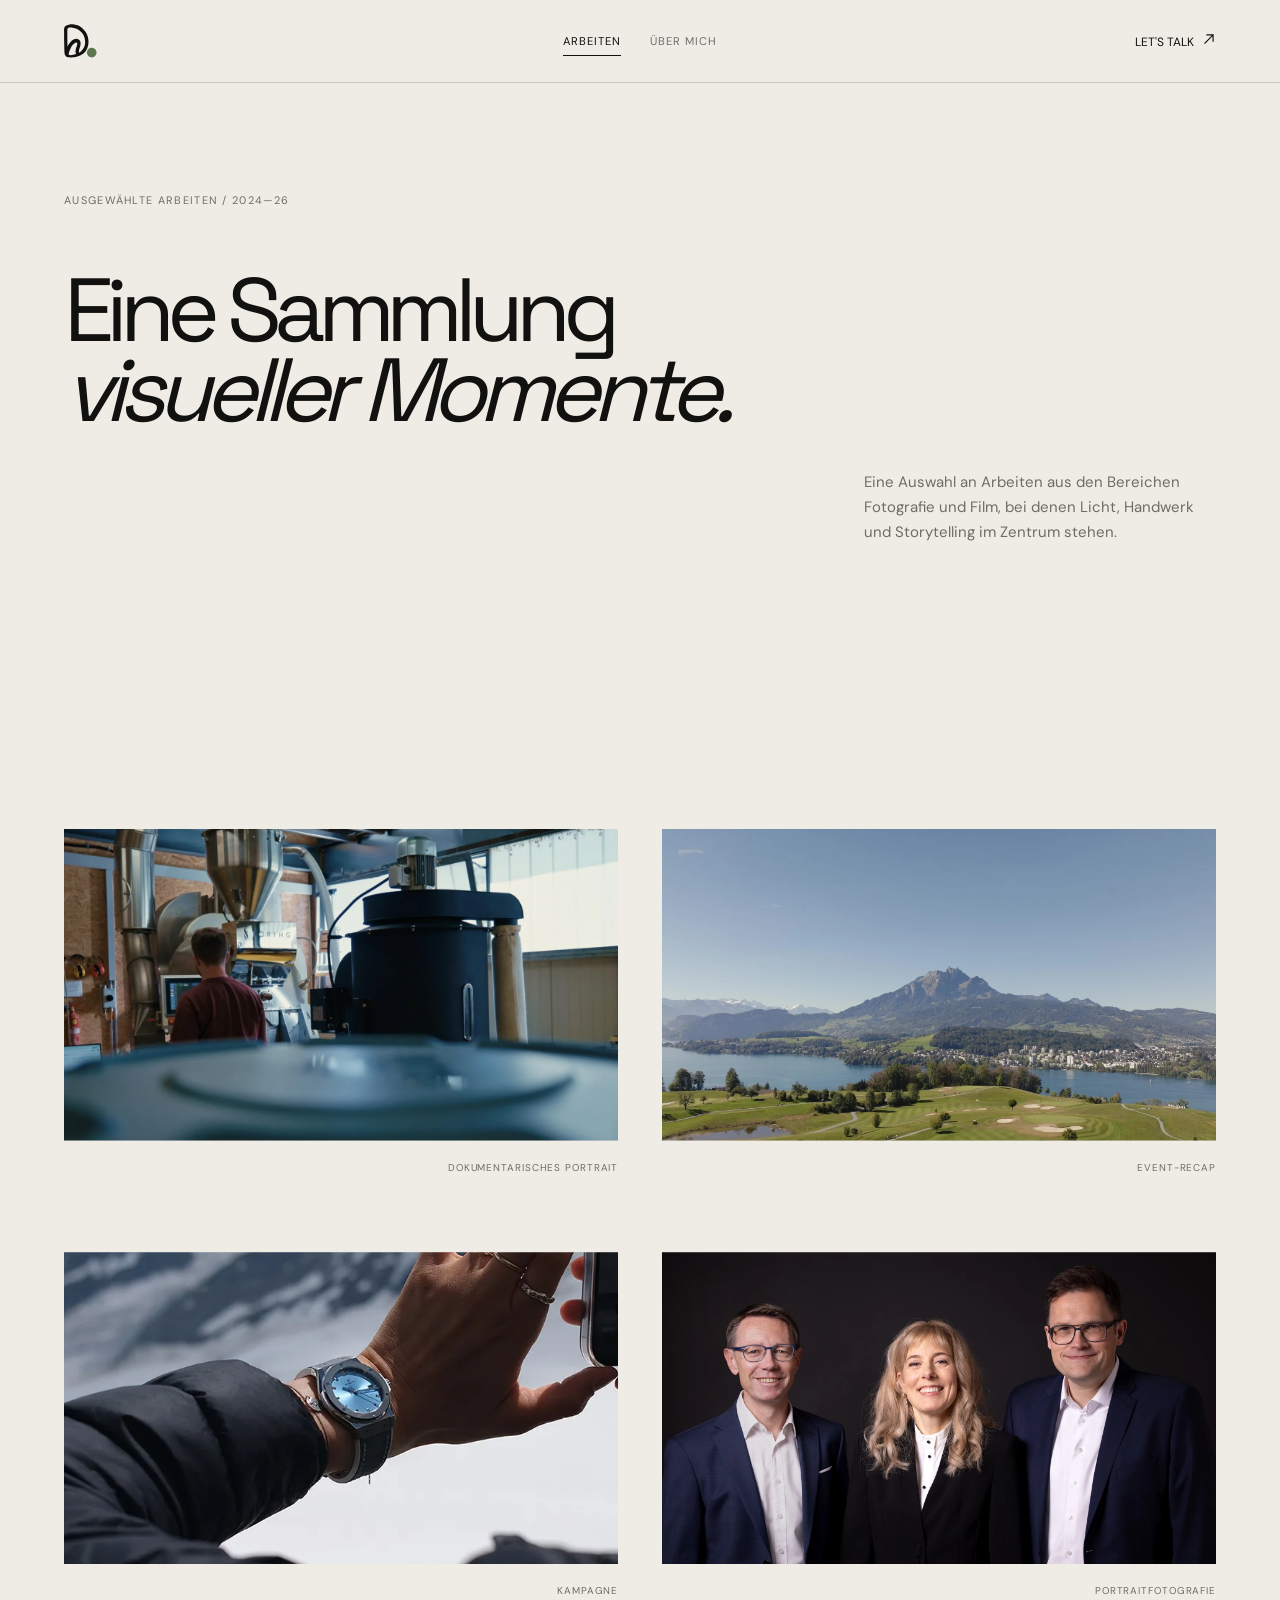
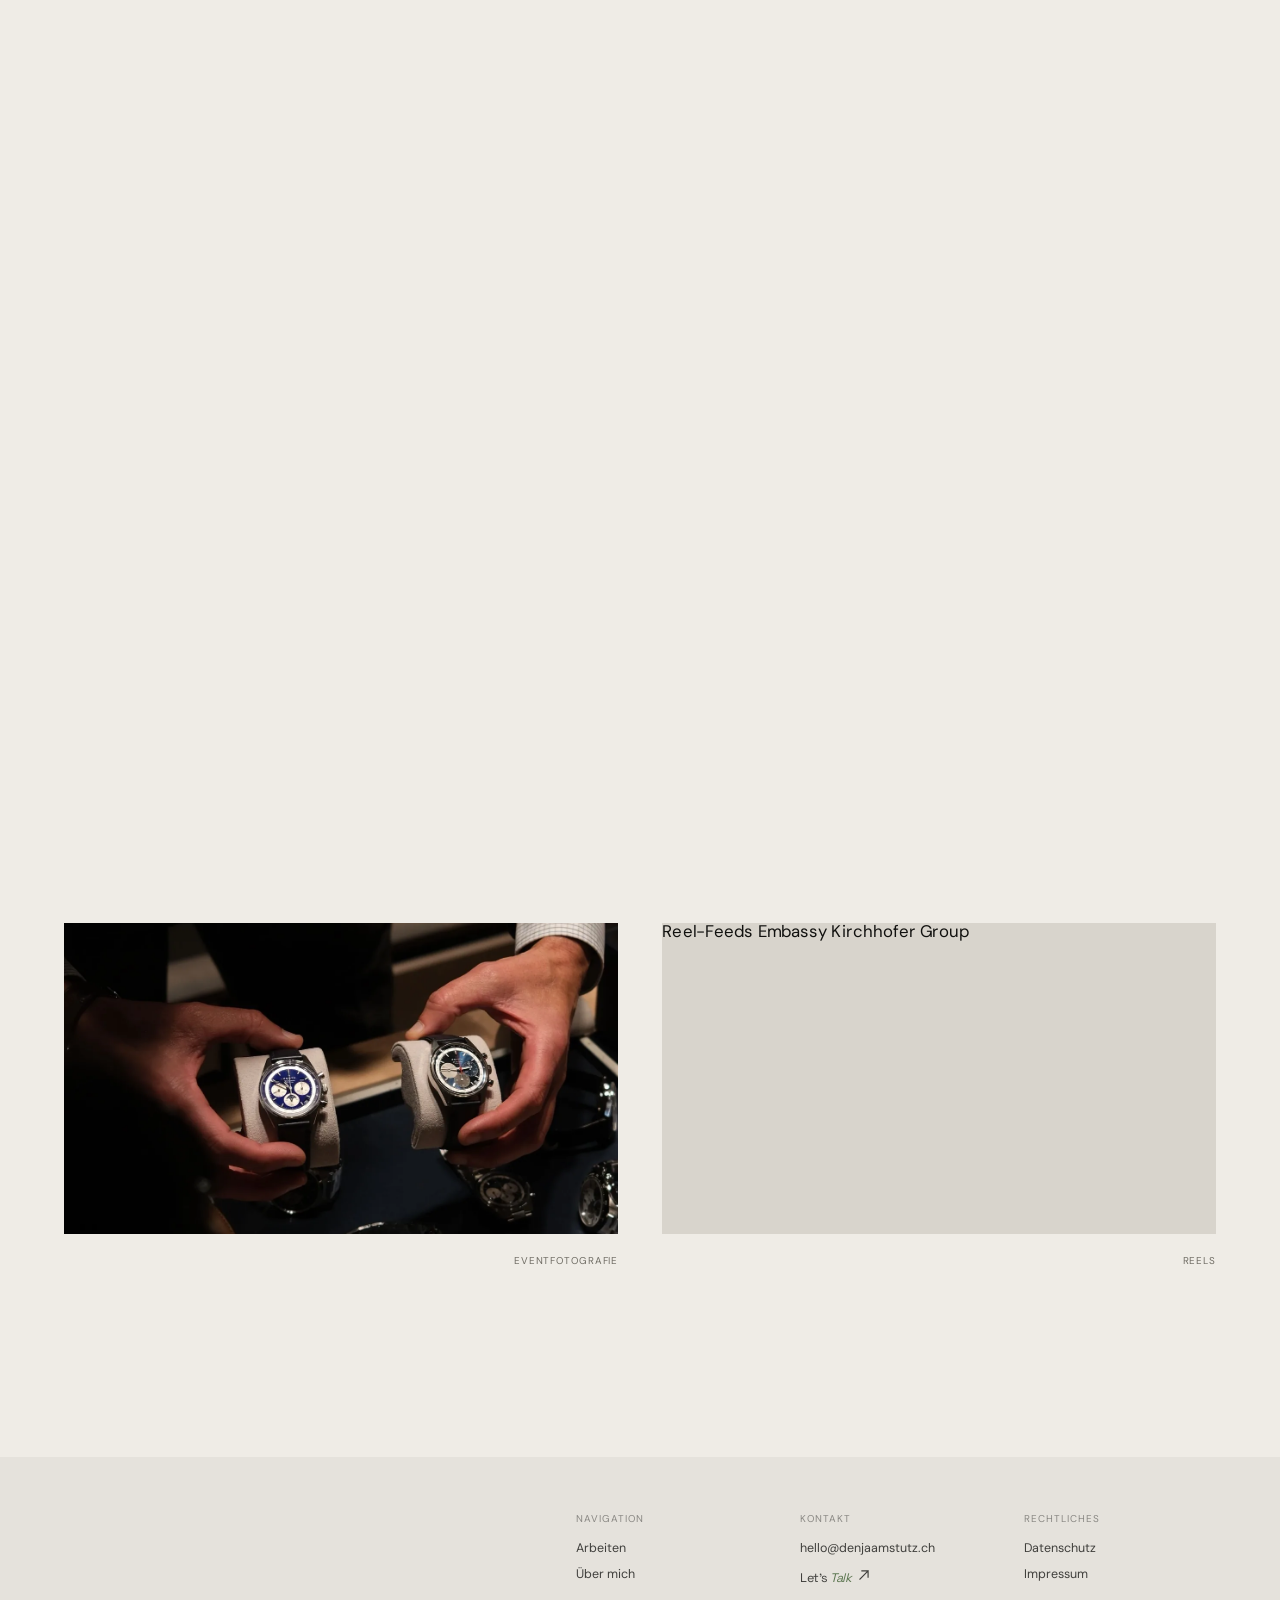
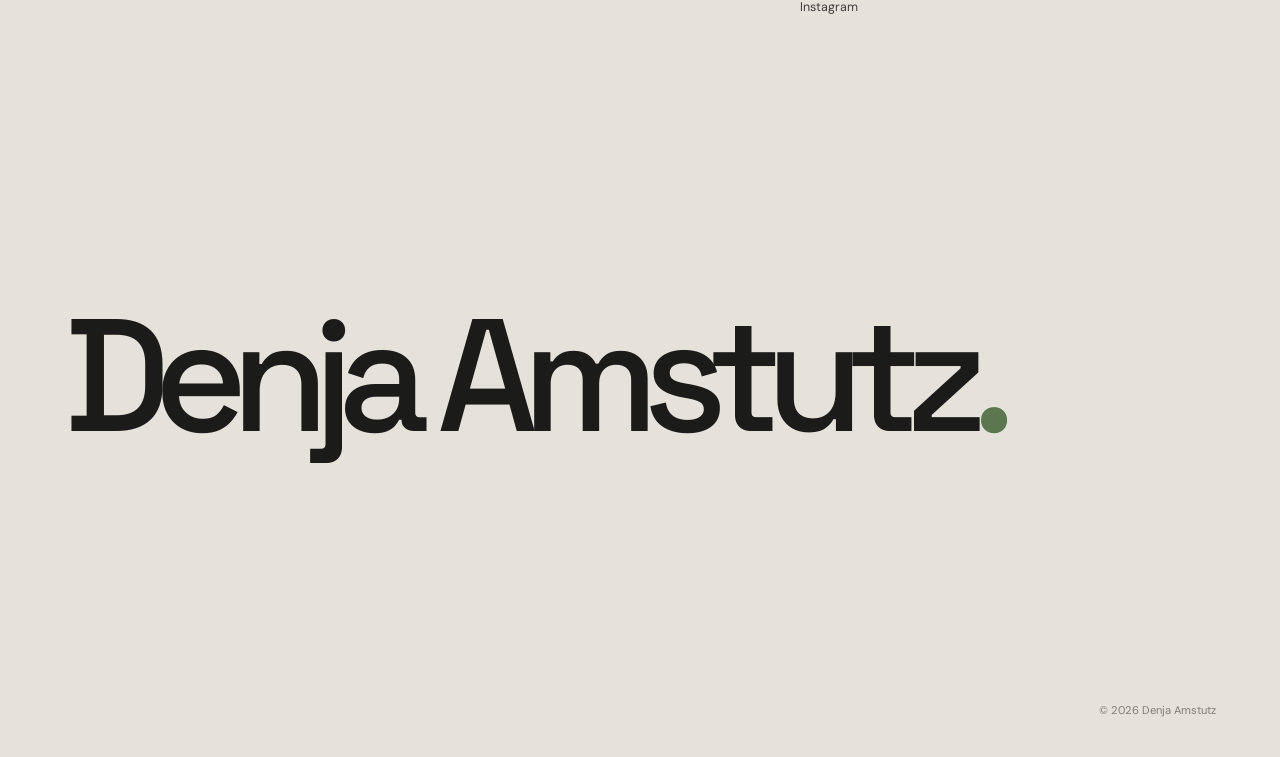
==== commit fda0ee98: "Hover-Previews für Filmprojekte und einheitliches Arbeiten-Raster. Co-authored-by: Cursor <cursorage" ====
--- a/arbeiten/index.html
+++ b/arbeiten/index.html
@@ -52,14 +52,14 @@
 
       <div class="project-grid">
         <article id="simons-kaffee" class="project-card project-card--wide reveal" data-category="storytelling">
-          <a href="#" class="project-card__media" data-lightbox data-gallery="https://www.youtube.com/embed/t-DohLAX7yw|../assets/images/Still_Simons_Kaffee_Baum-2048x1152.webp|../assets/images/Still_Simons_Kaffee_Loring-2048x1152.webp|../assets/images/Still_Simons_Kaffee_Cover.webp|../assets/images/Still_Simons_Kaffee_Coffee-2048x1152.webp|../assets/images/Still_Simons_Kaffee_Weitwinkel-2048x1152.webp|../assets/images/Still_Simons_Kaffee_Close-2048x1152.webp|../assets/images/Still_Simons_Kaffee_Drone-2048x1152.webp|../assets/images/Still_Simons_Kaffee_Maschine-2048x1152.webp|../assets/images/Still_Simons_Kaffee_Rohe-Bohne-2048x1152.webp" data-captions="Simons Kaffee Video|Baum vor dem Haus|An der Loring-Röstmaschine|Bohnen in der Rösterei|Geröstete Bohnen|Rösterei im Weitwinkel|Bohnen in Bewegung|Landschaft mit Viadukt|Espresso beziehen|Rohkaffee im Sack" aria-label="Beim Kaffee mit Simon öffnen"><img src="../assets/images/Still_Simons_Kaffee_Cover.webp" alt="Simon an der Loring-Röstmaschine in der Rösterei Frutigen" loading="lazy"><div class="project-card__overlay"><span>Film ansehen <span class="icon-arrow" aria-hidden="true"></span></span></div></a>
+          <a href="#" class="project-card__media" data-lightbox data-gallery="https://www.youtube.com/embed/t-DohLAX7yw|../assets/images/Still_Simons_Kaffee_Baum-2048x1152.webp|../assets/images/Still_Simons_Kaffee_Loring-2048x1152.webp|../assets/images/Still_Simons_Kaffee_Cover.webp|../assets/images/Still_Simons_Kaffee_Coffee-2048x1152.webp|../assets/images/Still_Simons_Kaffee_Weitwinkel-2048x1152.webp|../assets/images/Still_Simons_Kaffee_Close-2048x1152.webp|../assets/images/Still_Simons_Kaffee_Drone-2048x1152.webp|../assets/images/Still_Simons_Kaffee_Maschine-2048x1152.webp|../assets/images/Still_Simons_Kaffee_Rohe-Bohne-2048x1152.webp" data-captions="Simons Kaffee Video|Baum vor dem Haus|An der Loring-Röstmaschine|Bohnen in der Rösterei|Geröstete Bohnen|Rösterei im Weitwinkel|Bohnen in Bewegung|Landschaft mit Viadukt|Espresso beziehen|Rohkaffee im Sack" aria-label="Beim Kaffee mit Simon öffnen"><video muted loop playsinline preload="metadata" src="../assets/videos/simon-kaffee-preview.mp4"></video><img src="../assets/images/Still_Simons_Kaffee_Cover.webp" alt="Simon an der Loring-Röstmaschine in der Rösterei Frutigen" loading="lazy"><div class="project-card__overlay"><span>Film ansehen <span class="icon-arrow" aria-hidden="true"></span></span></div></a>
           <div class="project-card__meta"><h3>Simons Kaffee Rösterei</h3><span>Dokumentarisches Portrait</span></div>
           <div class="project-card__description">
             <p>Dieses Kurzporträt begleitet Simon Inniger in seiner Rösterei in Frutigen und zeigt den Weg der Bohne vom Ursprung bis in die Tasse. Ein Film über Leidenschaft und die Kunst, das volle Potenzial eines Naturprodukts auszuschöpfen.</p>
           </div>
         </article>
         <article id="bvlgari" class="project-card project-card--wide reveal" data-category="social">
-          <a href="#" class="project-card__media" data-lightbox data-gallery="https://youtu.be/G8EKUMxdygM|../assets/images/Still_Bvlgari-Fahne.webp|../assets/images/Still_Bvlgari-Harfe.webp|../assets/images/Still_Bvlgari_Start-2048x1152.webp|../assets/images/Still_Bvlgari_Abschuss.webp|../assets/images/Still_Bvlgari_Empfang.webp|../assets/images/Still_Bvlgari-Buehne.webp" data-captions="Bvlgari Event Recap|Fahne auf dem Green|Harfe|Golfplatz mit See|Abschlag von oben|Empfang aus der Luft|Bvlgari-Bühne" aria-label="Bvlgari Event Recap in Meggen öffnen"><img src="../assets/images/Still_Bvlgari_Start-2048x1152.webp" alt="Golfplatz mit See und Pilatus, Still vom Bvlgari Event in Meggen" loading="lazy"><div class="project-card__overlay"><span>Film ansehen <span class="icon-arrow" aria-hidden="true"></span></span></div></a>
+          <a href="#" class="project-card__media" data-lightbox data-gallery="https://youtu.be/G8EKUMxdygM|../assets/images/Still_Bvlgari-Fahne.webp|../assets/images/Still_Bvlgari-Harfe.webp|../assets/images/Still_Bvlgari_Start-2048x1152.webp|../assets/images/Still_Bvlgari_Abschuss.webp|../assets/images/Still_Bvlgari_Empfang.webp|../assets/images/Still_Bvlgari-Buehne.webp" data-captions="Bvlgari Event Recap|Fahne auf dem Green|Harfe|Golfplatz mit See|Abschlag von oben|Empfang aus der Luft|Bvlgari-Bühne" aria-label="Bvlgari Event Recap in Meggen öffnen"><video muted loop playsinline preload="metadata" src="../assets/videos/bvlgari-preview.mp4"></video><img src="../assets/images/Still_Bvlgari_Start-2048x1152.webp" alt="Golfplatz mit See und Pilatus, Still vom Bvlgari Event in Meggen" loading="lazy"><div class="project-card__overlay"><span>Film ansehen <span class="icon-arrow" aria-hidden="true"></span></span></div></a>
           <div class="project-card__meta"><h3>Bvlgari Golf Turnier 2026</h3><span>Event-Recap</span></div>
           <p class="project-card__description">Für das Bvlgari Golfturnier in Meggen stand die Atmosphäre im Zentrum meiner filmischen Arbeit. Anstatt ein klassisches Event-Protokoll abzuarbeiten, fängt das Video die feinen Nuancen des Tages ein: das sanfte Licht auf dem Green, die ruhigen Momente zwischen den Abschlägen und die weite Sicht über den Vierwaldstättersee bis zum Pilatus. Es ist ein visuelles Recap, das dem Nachmittag Raum zum Atmen gibt.</p>
         </article>
@@ -81,7 +81,7 @@
           <p class="project-card__description">Ein persönliches Fotoshooting mit meiner Freundin Yeli – atmosphärische Portraits zwischen nächtlichem Bahnsteig und warmem Spiegel-Licht.</p>
         </article>
         <article id="eishockey" class="project-card project-card--wide reveal" data-category="storytelling">
-          <a href="#" class="project-card__media" data-lightbox data-media-type="youtube" data-media-src="https://www.youtube.com/embed/szbFBeLmyFc" data-gallery="../assets/images/Still_Eishockey_Naomi-2048x1152.webp|../assets/images/Still_Eishockey_Chart-2048x1152.webp|../assets/images/Still_Eishockey_Off_Ice_Trainer-2048x1152.webp|../assets/images/Still_Eishockey_Zyklusapp-2048x1152.webp|../assets/images/Still_Eishockey_Umrahmung-2048x1152.webp|../assets/images/Still_Eishockey_Cover.webp" data-captions="Superkraft statt Tabuthema|Noemi|Chart|Off-Ice mit Trainerin|Zyklus-App|Umrahmung|Training des EVZ" aria-label="Eishockey-Projekt Superkraft statt Tabuthema öffnen"><img src="../assets/images/Still_Eishockey_Cover.webp" alt="Spielerinnen des EVZ im Training, Still aus dem Film Superkraft statt Tabuthema" loading="lazy"><div class="project-card__overlay"><span>Film ansehen <span class="icon-arrow" aria-hidden="true"></span></span></div></a>
+          <a href="#" class="project-card__media" data-lightbox data-media-type="youtube" data-media-src="https://www.youtube.com/embed/szbFBeLmyFc" data-gallery="../assets/images/Still_Eishockey_Naomi-2048x1152.webp|../assets/images/Still_Eishockey_Chart-2048x1152.webp|../assets/images/Still_Eishockey_Off_Ice_Trainer-2048x1152.webp|../assets/images/Still_Eishockey_Zyklusapp-2048x1152.webp|../assets/images/Still_Eishockey_Umrahmung-2048x1152.webp|../assets/images/Still_Eishockey_Cover.webp" data-captions="Superkraft statt Tabuthema|Noemi|Chart|Off-Ice mit Trainerin|Zyklus-App|Umrahmung|Training des EVZ" aria-label="Eishockey-Projekt Superkraft statt Tabuthema öffnen"><video muted loop playsinline preload="metadata" src="../assets/videos/superkraft-preview.mp4"></video><img src="../assets/images/Still_Eishockey_Cover.webp" alt="Spielerinnen des EVZ im Training, Still aus dem Film Superkraft statt Tabuthema" loading="lazy"><div class="project-card__overlay"><span>Film ansehen <span class="icon-arrow" aria-hidden="true"></span></span></div></a>
           <div class="project-card__meta"><h3>Superkraft statt Tabuthema</h3><span>Bericht</span></div>
           <div class="project-card__description">
             <p>Leistungssteigerung, Verletzungsprävention und mehr Wohlbefinden: Warum wird der weibliche Zyklus im Leistungssport immer noch viel zu oft tabuisiert, statt als echter Wettbewerbsvorteil genutzt zu werden?</p>
@@ -95,7 +95,7 @@
           <p class="project-card__description">Meine erste fotografische Begleitung des Bvlgari Golfturniers widmete sich den entspannten Momenten des Apéros. Vor der atemberaubenden Kulisse des Vierwaldstättersees und des Pilatus habe ich die Atmosphäre in Bildern festgehalten. Mit besonderen Gästen wie dem ehemaligen Skirennfahrer Marc Rochat und dem Harfenisten Alexander Boldachev entstand eine vielschichtige Fotoreihe. Ein facettenreicher Nachmittag – eingefangen irgendwo zwischen dem Green, sanften Harfenklängen und anregenden Begegnungen.</p>
         </article>
         <article id="berlin" class="project-card project-card--wide project-card--new-row reveal" data-category="storytelling">
-          <a href="#" class="project-card__media" data-lightbox data-media-type="youtube" data-media-src="https://www.youtube.com/embed/P8JoyHRFiqA" data-gallery="../assets/images/Still_Berlin_Hassan-2048x1152.webp|../assets/images/Still_Berlin_Leserin-2048x1152.webp|../assets/images/Still_Berlin_Statue-2048x1152.webp|../assets/images/Still_Berlin_Buecherladen-2048x1152.webp|../assets/images/Still_Berlin_Kinositz-2048x1152.webp|../assets/images/Still_Berlin_Paar_Charlottenburg-2048x1152.webp" data-captions="Berlin mit Hassan|Hassan im Späti|Leserin in der Bahn|Siegessäule|Im Bücherladen|Kinosessel|Paar in Charlottenburg" aria-label="Berlin mit Hassan öffnen"><img src="../assets/images/Still_Berlin_Cover.webp" alt="Hassan im Späti 47, Still aus dem Film Berlin im Vorbeifahren" loading="lazy"><div class="project-card__overlay"><span>Film ansehen <span class="icon-arrow" aria-hidden="true"></span></span></div></a>
+          <a href="#" class="project-card__media" data-lightbox data-media-type="youtube" data-media-src="https://www.youtube.com/embed/P8JoyHRFiqA" data-gallery="../assets/images/Still_Berlin_Hassan-2048x1152.webp|../assets/images/Still_Berlin_Leserin-2048x1152.webp|../assets/images/Still_Berlin_Statue-2048x1152.webp|../assets/images/Still_Berlin_Buecherladen-2048x1152.webp|../assets/images/Still_Berlin_Kinositz-2048x1152.webp|../assets/images/Still_Berlin_Paar_Charlottenburg-2048x1152.webp" data-captions="Berlin mit Hassan|Hassan im Späti|Leserin in der Bahn|Siegessäule|Im Bücherladen|Kinosessel|Paar in Charlottenburg" aria-label="Berlin mit Hassan öffnen"><video muted loop playsinline preload="metadata" src="../assets/videos/berlin-preview.mp4"></video><img src="../assets/images/Still_Berlin_Cover.webp" alt="Hassan im Späti 47, Still aus dem Film Berlin im Vorbeifahren" loading="lazy"><div class="project-card__overlay"><span>Film ansehen <span class="icon-arrow" aria-hidden="true"></span></span></div></a>
           <div class="project-card__meta"><h3>Berlin im Vorbeifahren</h3><span>Dokumentarfilm</span></div>
           <div class="project-card__description">
             <p>Kulturhäuser, Kiez-Spätis, traditionsreiche Buchhandlungen und gemütliche Eckkneipen – es sind die Orte und vor allem die Menschen dahinter, die das Lebensgefühl und den Zusammenhalt einer Stadt prägen.</p>
--- a/css/style.css
+++ b/css/style.css
@@ -223,6 +223,7 @@
   transform: translateZ(0);
 }
 .home-work__media video { height: 100%; inset: 0; object-fit: cover; position: absolute; width: 100%; }
+.home-work__media video[src*="berlin-preview"] { transform: scale(1.12); }
 .home-work__media img { height: 100%; object-fit: cover; position: relative; transition: filter 1.35s var(--ease), opacity .45s var(--ease), transform 1.35s var(--ease); width: 100%; z-index: 1; }
 .home-work:hover .home-work__media img { filter: brightness(.84) saturate(1.04); transform: scale(1.035); }
 @media (hover: hover) and (pointer: fine) {
@@ -642,47 +643,33 @@
 .filter-button:hover::after,
 .filter-button.is-active::after { transform: scaleX(1); }
 .projects { padding-bottom: clamp(6rem, 10vw, 9.5rem); }
-.project-grid { align-items: start; display: grid; gap: clamp(4.75rem, 8.5vw, 8rem) clamp(1.75rem, 3.4vw, 3rem); grid-auto-flow: dense; grid-template-columns: repeat(12, 1fr); }
-.project-card { transition: opacity .3s var(--ease), transform .3s var(--ease); }
+.project-grid { align-items: start; display: grid; gap: clamp(3.5rem, 6vw, 5.5rem) clamp(1.75rem, 3.4vw, 3rem); grid-template-columns: repeat(12, 1fr); }
+.project-card { grid-column: span 6; margin-top: 0; transition: opacity .3s var(--ease), transform .3s var(--ease); }
 .project-card.is-filtering { opacity: 0; transform: translateY(1rem); }
 .project-card.is-hidden { display: none; }
-.project-card--wide { grid-column: span 6; }
-@media (min-width: 701px) {
-  .project-card--new-row { grid-column: 1 / span 6; }}
-.project-card:nth-child(even) { margin-top: clamp(2rem, 3.8vw, 3.5rem); }
-.project-grid:not(.is-filtered) .project-card--lift { grid-row: span 2; }
-.project-grid:not(.is-filtered) .project-card--new-row { margin-top: clamp(-5.5rem, -8vw, -3rem); }
-.project-grid.is-filtered .project-card,
-.project-grid.is-filtered .project-card:nth-child(even) {
-  grid-column: span 6;
-  margin-top: 0;
-}
-.project-card__media { background: #d8d4cc; display: block; overflow: hidden; position: relative; }
+.project-card__media { aspect-ratio: 16 / 9; background: #d8d4cc; display: block; overflow: hidden; position: relative; }
 .project-card__media video { height: 100%; inset: 0; object-fit: cover; opacity: 0; position: absolute; transition: opacity .55s var(--ease); width: 100%; }
-.project-card__media:hover video { opacity: 1; }
-.project-card--wide .project-card__media { aspect-ratio: 16 / 9; }
-.project-card[data-category~="photography"] { grid-column: span 4; }
-.project-card[data-category~="photography"] .project-card__media { aspect-ratio: 4 / 5; }
-.project-card--landscape[data-category~="photography"] { grid-column: 6 / span 6; }
-.project-card--landscape[data-category~="photography"] .project-card__media { aspect-ratio: 3 / 2; }
-.project-card[data-category~="reels"] { grid-column: span 4; }
-.project-card[data-category~="reels"] .project-card__media { aspect-ratio: 9 / 16; }
-.project-grid.is-filtered .project-card[data-category~="photography"],
-.project-grid.is-filtered .project-card[data-category~="photography"]:nth-child(even) { grid-column: span 4; }
-.project-grid.is-filtered .project-card[data-category~="reels"],
-.project-grid.is-filtered .project-card[data-category~="reels"]:nth-child(even) { grid-column: span 4; }
+.project-card__media video[src*="berlin-preview"] { transform: scale(1.12); }
+.project-grid.is-filtered .project-card[data-category~="photography"] { grid-column: span 4; }
+.project-grid.is-filtered .project-card[data-category~="photography"] .project-card__media { aspect-ratio: 4 / 5; }
+.project-grid.is-filtered .project-card--landscape[data-category~="photography"] { grid-column: span 6; }
+.project-grid.is-filtered .project-card--landscape[data-category~="photography"] .project-card__media { aspect-ratio: 3 / 2; }
+.project-grid.is-filtered .project-card[data-category~="reels"] { grid-column: span 4; }
 .project-grid.is-filtered .project-card[data-category~="reels"] .project-card__media { aspect-ratio: 9 / 16; }
-.project-grid[data-filter="social"] .project-card--social-tall { grid-row: span 2; }
 .split-title > span,
 .split-title > em { display: block; }
-.project-card__media img { height: 100%; object-fit: cover; transition: transform 1.35s var(--ease), filter 1.35s var(--ease); width: 100%; }
+.project-card__media img { height: 100%; object-fit: cover; position: relative; transition: transform 1.35s var(--ease), filter 1.35s var(--ease), opacity .45s var(--ease); width: 100%; z-index: 1; }
 .project-card__media img.is-focal-mid { object-position: 50% 42%; }
-.project-card__overlay { align-items: end; background: rgba(0,0,0,.28); color: var(--white); display: flex; inset: 0; opacity: 0; padding: 1.25rem; position: absolute; transition: opacity .7s var(--ease); }
+.project-card__overlay { align-items: end; background: rgba(0,0,0,.28); color: var(--white); display: flex; inset: 0; opacity: 0; padding: 1.25rem; position: absolute; transition: opacity .7s var(--ease); z-index: 2; }
 .project-card__overlay span { align-items: center; display: inline-flex; font-size: .7rem; text-transform: uppercase; transform: translateY(1rem); transition: transform .7s var(--ease); }
 .project-card__overlay .icon-arrow { color: var(--white); height: .7rem; width: .7rem; }
 .project-card__media:hover img { filter: brightness(.84) saturate(1.04); transform: scale(1.035); }
 .project-card__media:hover .project-card__overlay { opacity: 1; }
 .project-card__media:hover .project-card__overlay span { transform: translateY(0); }
+@media (hover: hover) and (pointer: fine) {
+  .project-card__media:has(video):hover img { filter: none; opacity: 0; transform: none; }
+  .project-card__media:has(video):hover video { opacity: 1; }
+}
 .project-card__meta { align-items: end; display: flex; justify-content: space-between; gap: 1rem; padding-top: 1.25rem; }
 .project-card__meta h3 { font-family: var(--display); font-size: clamp(1rem, 1.5vw, 1.2rem); font-weight: 500; letter-spacing: -.05em; line-height: 1.08; margin: 0; }
 .project-card__meta span { color: var(--muted); font-size: .62rem; letter-spacing: .09em; text-transform: uppercase; }
@@ -841,19 +828,9 @@
 .home-work.reveal:not(.is-visible) .home-work__media img,
 .project-card.reveal:not(.is-visible) .project-card__media img { transform: scale(1.08); }
 @media (max-width: 960px) {
-  .project-grid { gap: clamp(4rem, 7vw, 5.5rem) clamp(1.25rem, 2.5vw, 2rem); }
-  .project-card[data-category~="photography"],
-  .project-card[data-category~="reels"] { grid-column: span 5; }
-  .project-card:nth-child(even) { margin-top: 1.75rem; }
-  .project-grid.is-filtered .project-card,
-  .project-grid.is-filtered .project-card:nth-child(even) {
-    grid-column: span 6;
-    margin-top: 0;
-  }
+  .project-grid { gap: clamp(3.25rem, 6vw, 4.5rem) clamp(1.25rem, 2.5vw, 2rem); }
   .project-grid.is-filtered .project-card[data-category~="photography"],
-  .project-grid.is-filtered .project-card[data-category~="photography"]:nth-child(even) { grid-column: span 5; }
-  .project-grid.is-filtered .project-card[data-category~="reels"],
-  .project-grid.is-filtered .project-card[data-category~="reels"]:nth-child(even) { grid-column: span 5; }
+  .project-grid.is-filtered .project-card[data-category~="reels"] { grid-column: span 5; }
   .hero__content { max-width: min(40rem, calc(100% - 2rem)); }}
 
 @media (max-width: 700px) {
@@ -952,22 +929,11 @@
     -webkit-overflow-scrolling: touch;
   }
   .filter-button { flex: 0 0 auto; white-space: nowrap; }
-  .project-grid { gap: 3.75rem 1.15rem; }
-  .project-card--wide { grid-column: span 12; }
-  .project-card[data-category~="photography"],
-  .project-card[data-category~="reels"] { grid-column: span 6; }
-  .project-card:nth-child(even) { margin-top: 0; }
-  .project-grid:not(.is-filtered) .project-card--lift,
-  .project-grid:not(.is-filtered) .project-card--new-row { grid-row: auto; margin-top: 0; }
-  .project-grid[data-filter="social"] .project-card--social-tall { grid-row: auto; }
-  .project-grid.is-filtered .project-card--wide { grid-column: span 12; }
+  .project-grid { gap: 3.25rem 1.15rem; }
+  .project-card { grid-column: span 12; }
   .project-grid.is-filtered .project-card[data-category~="photography"],
-  .project-grid.is-filtered .project-card[data-category~="photography"]:nth-child(even) { grid-column: span 6; }
-  .project-grid.is-filtered .project-card[data-category~="reels"],
-  .project-grid.is-filtered .project-card[data-category~="reels"]:nth-child(even) { grid-column: span 6; }
-  .project-card--landscape[data-category~="photography"],
-  .project-grid.is-filtered .project-card--landscape[data-category~="photography"],
-  .project-grid.is-filtered .project-card--landscape[data-category~="photography"]:nth-child(even) { grid-column: span 12; }
+  .project-grid.is-filtered .project-card[data-category~="reels"] { grid-column: span 6; }
+  .project-grid.is-filtered .project-card--landscape[data-category~="photography"] { grid-column: span 12; }
   .project-card__meta { display: block; }
   .project-card__meta span { display: block; margin-top: .25rem; }
   .reel-feed { align-items: stretch; padding: .55rem; }
@@ -1426,6 +1392,7 @@
 .cursor:not(.is-active) span { transition-duration: .08s; transition-delay: 0s; }
 
 .about__title { align-items: baseline; display: inline; }
+.about__title > span[aria-hidden="true"] { color: var(--accent); }
 .about__script {
   display: inline-block;
   height: 0.95em;
